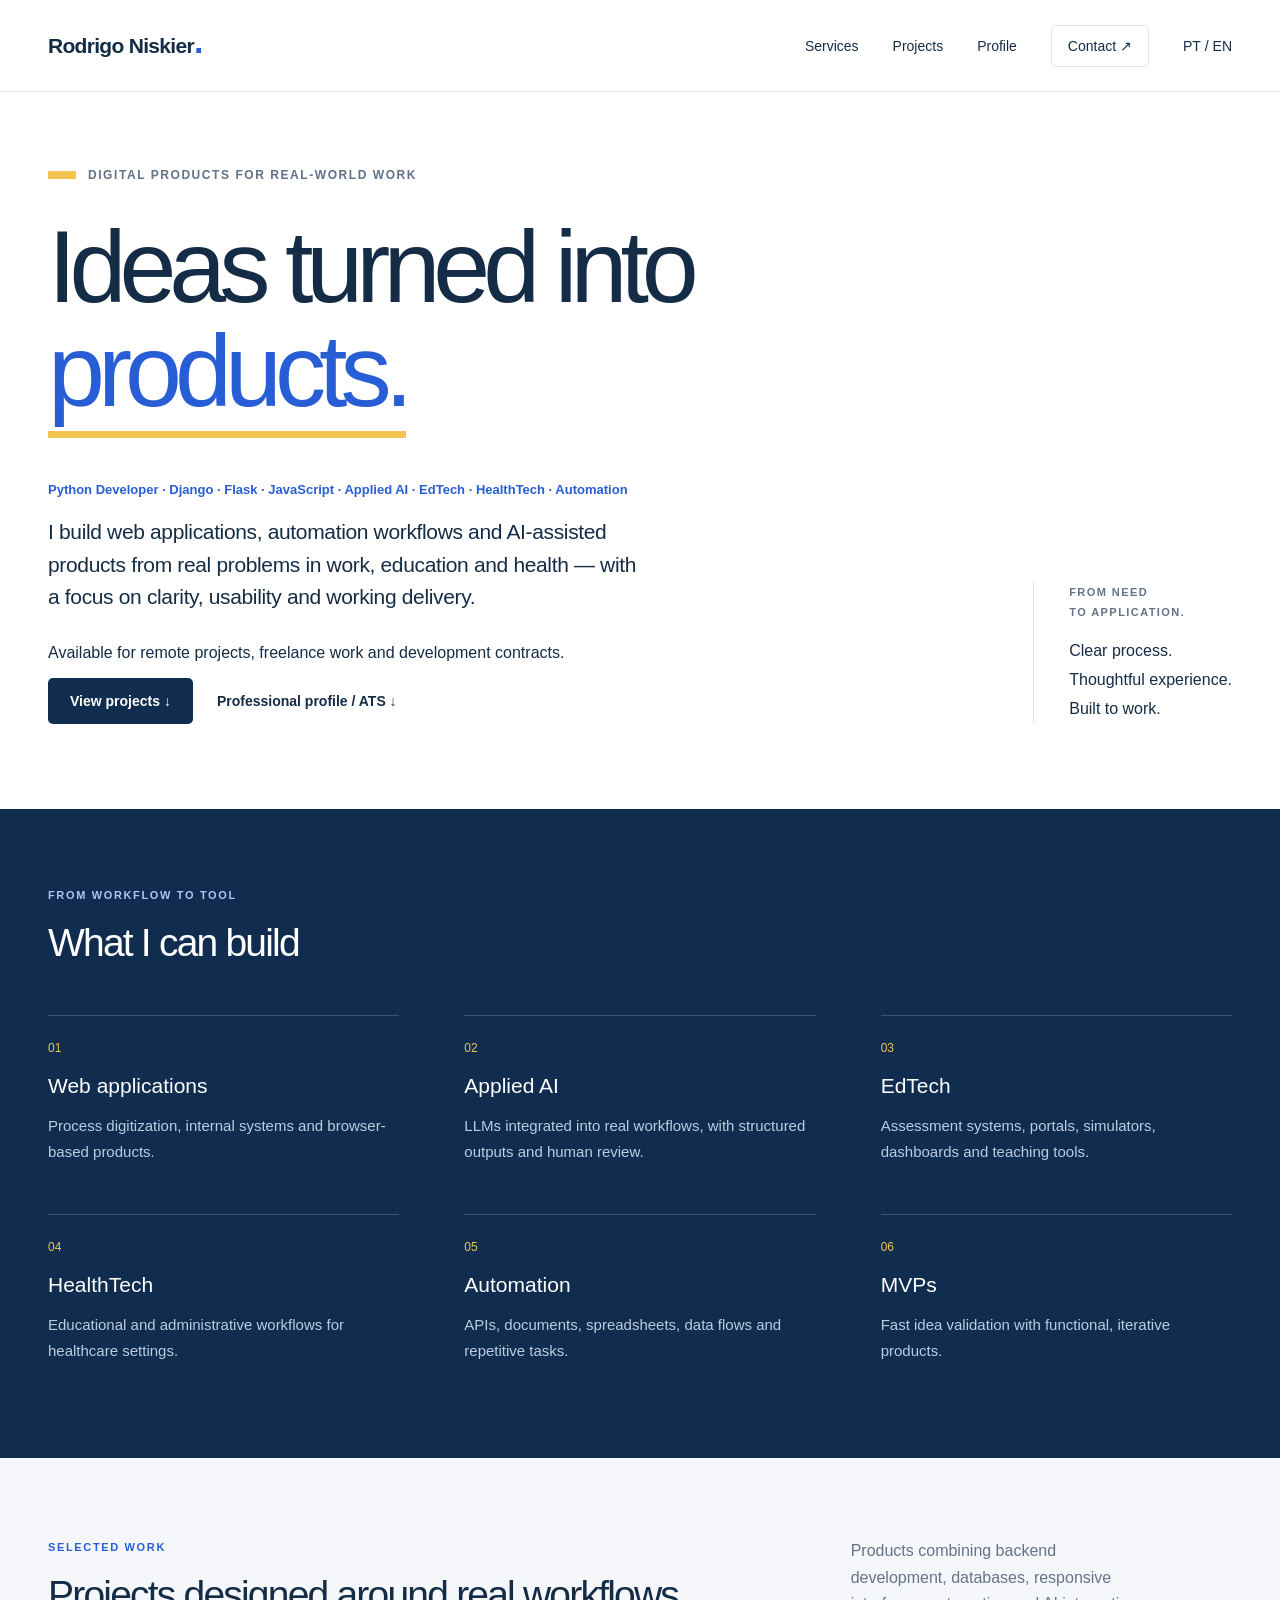
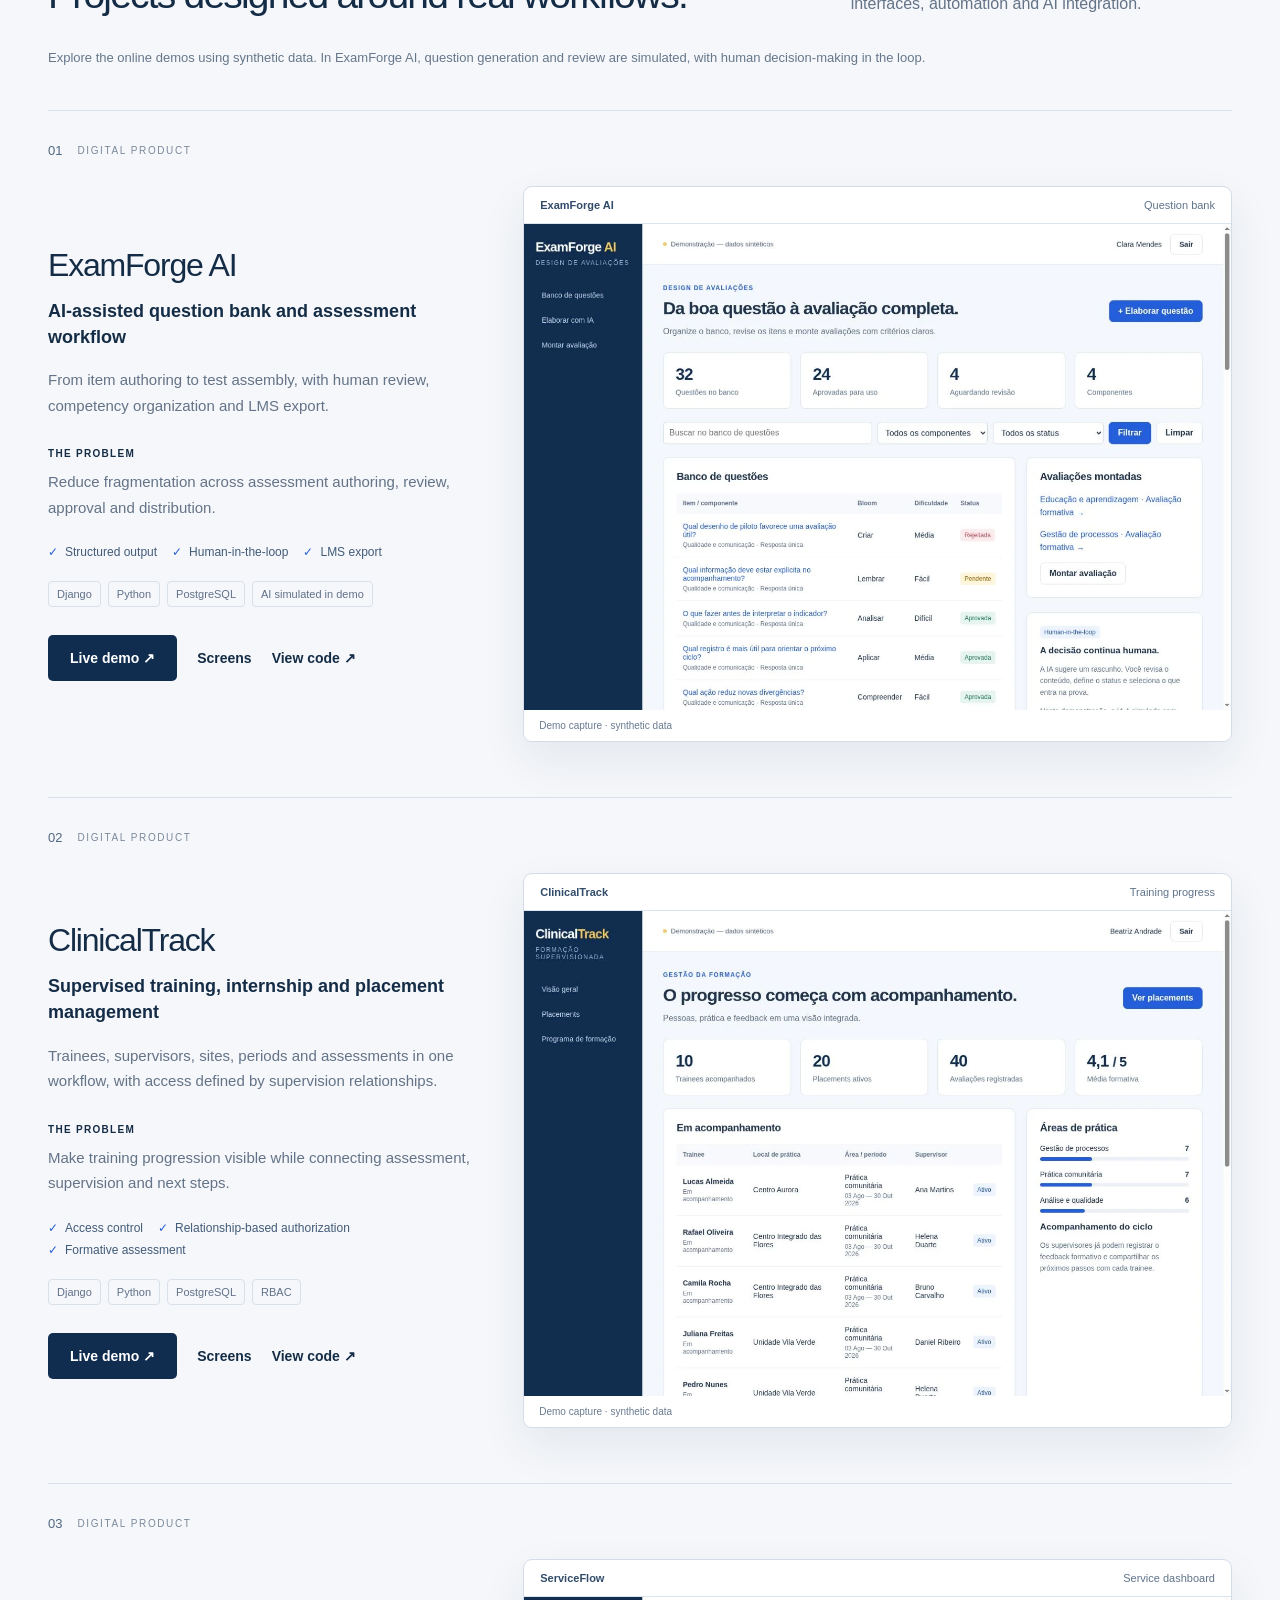
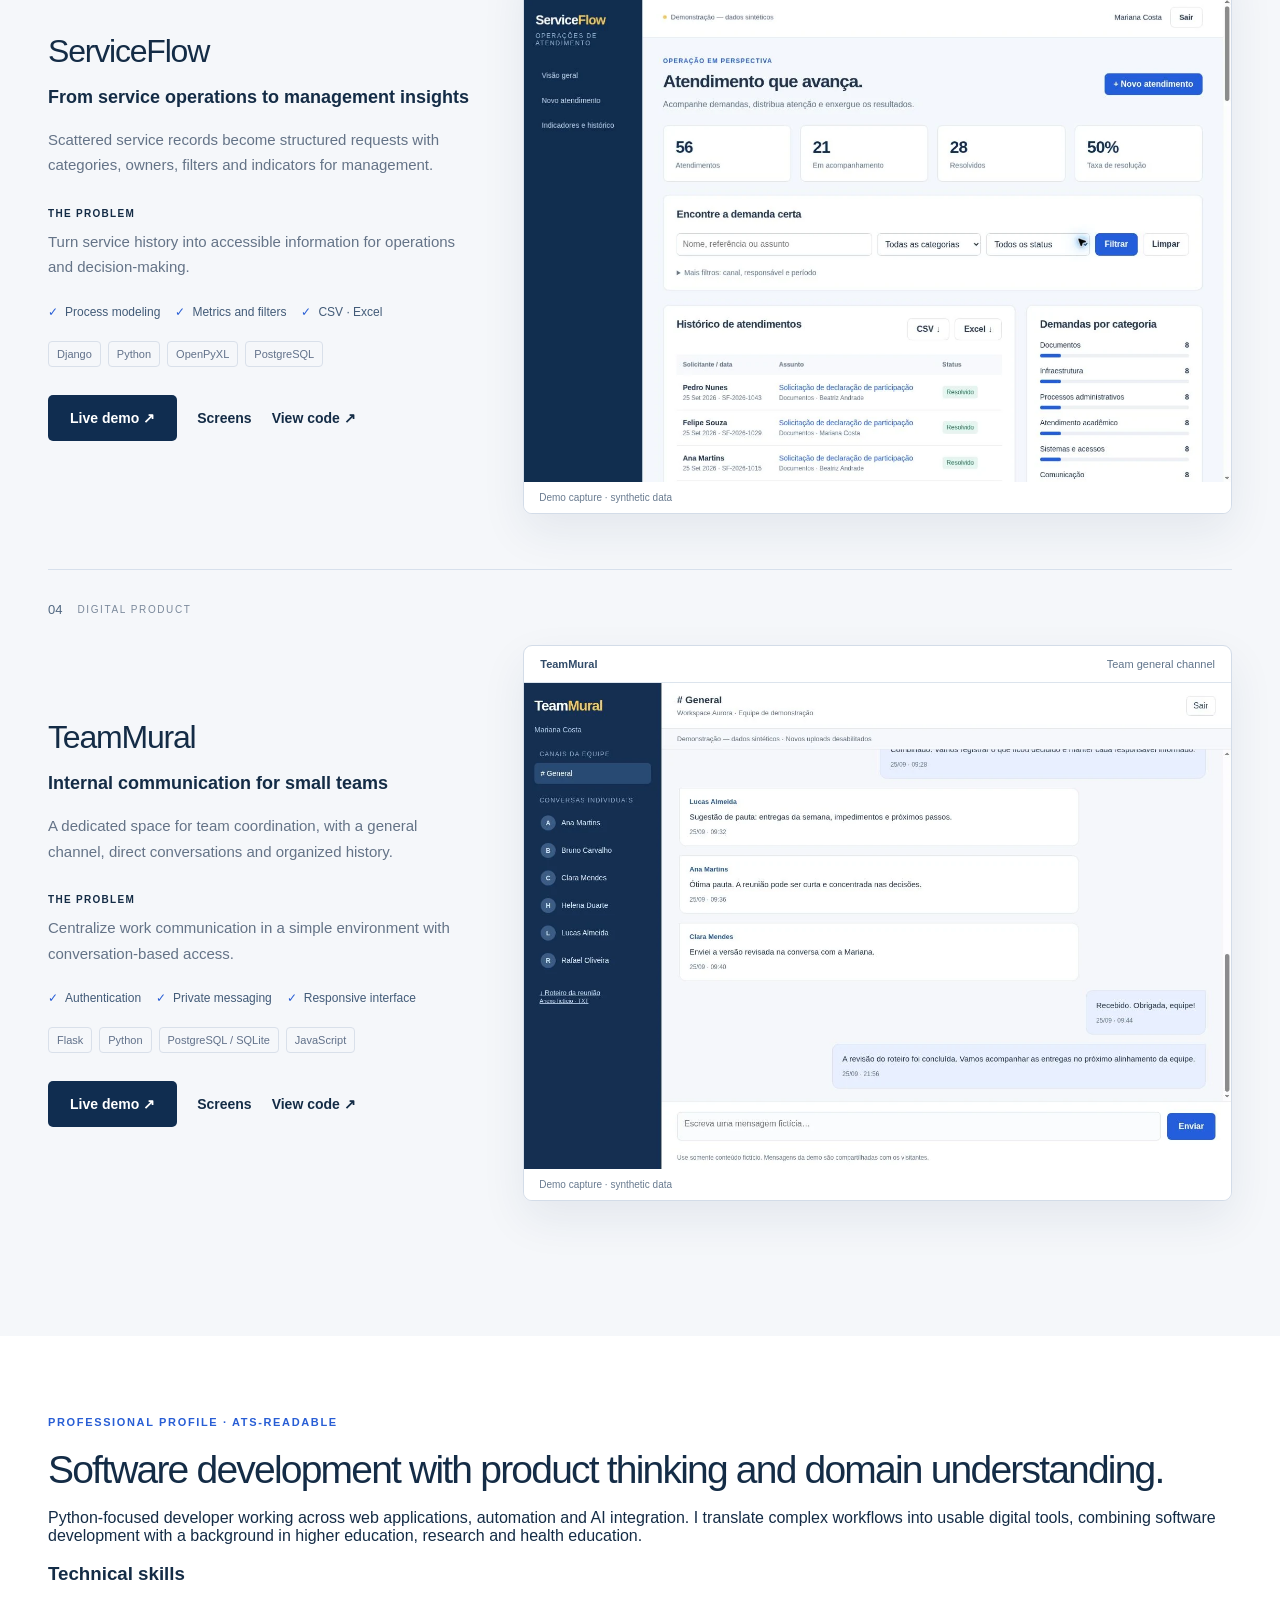
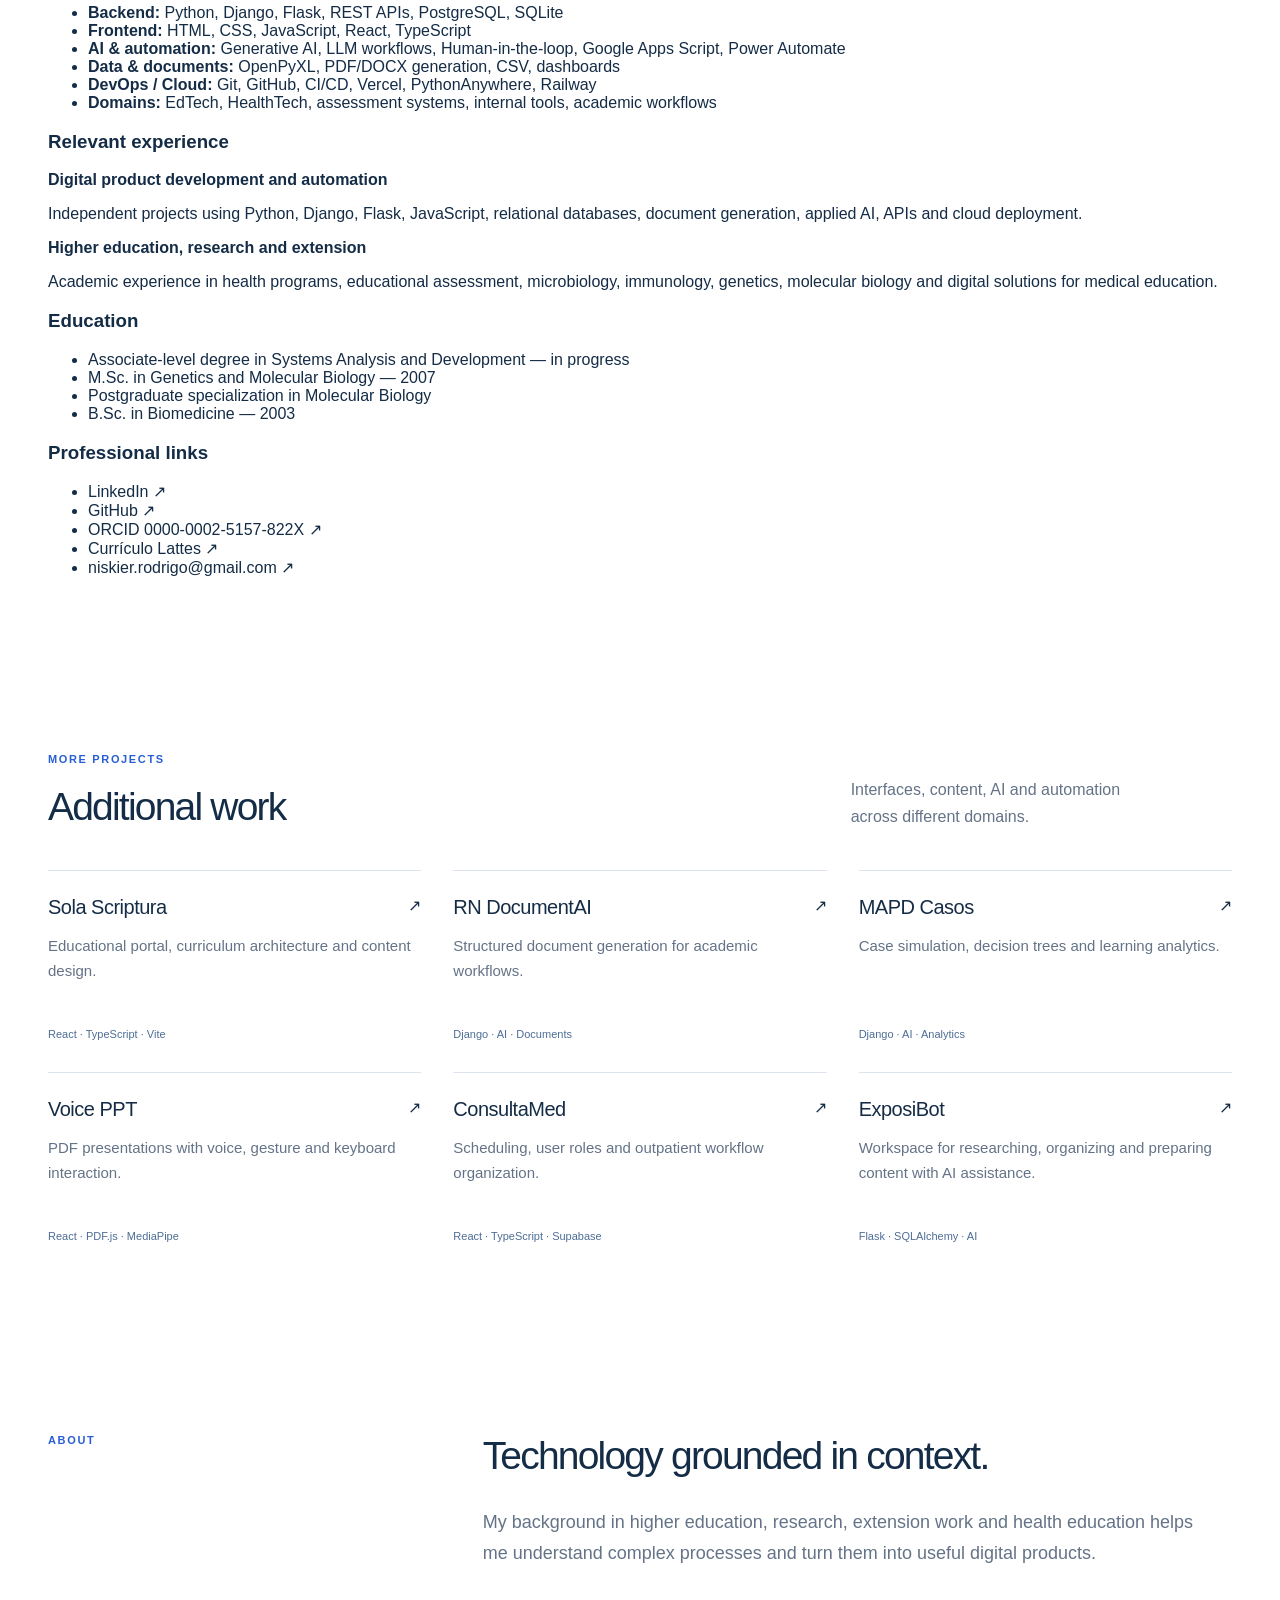
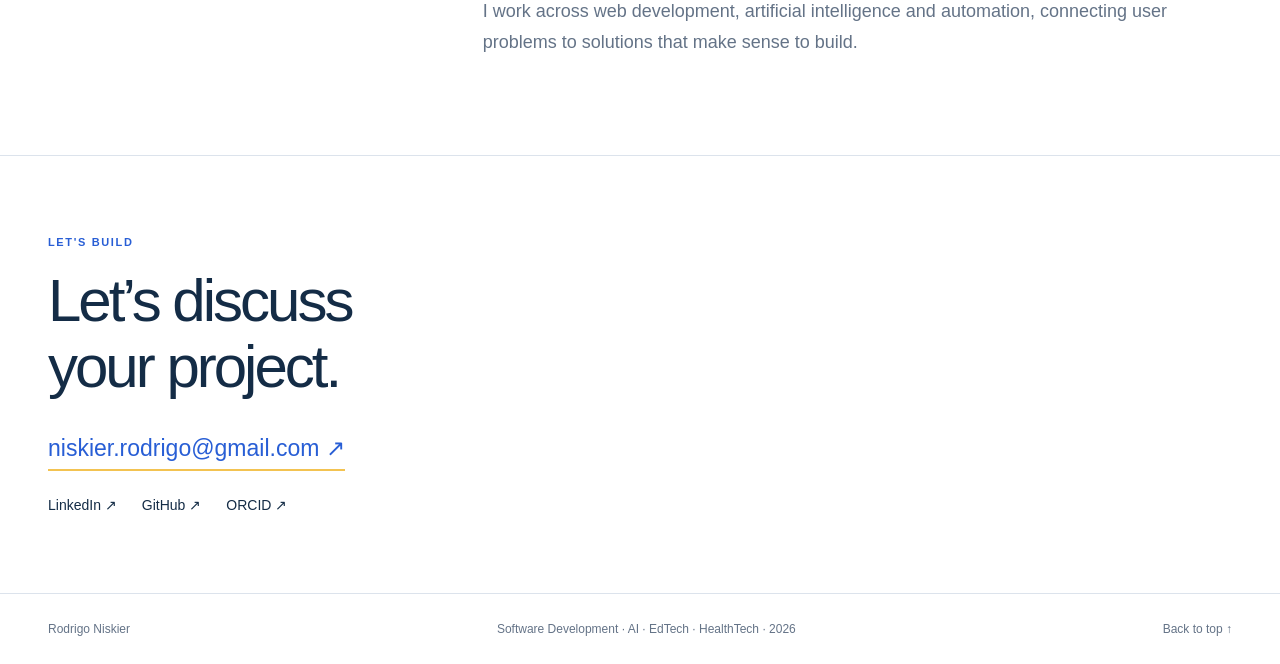
==== en.html @ fdd4e2fe "feat: add static English portfolio" ====
<!doctype html>
<html lang="en">
<head>
  <meta charset="utf-8">
  <meta name="viewport" content="width=device-width,initial-scale=1">
  <title>Rodrigo Niskier | Python Developer · AI · EdTech · HealthTech</title>
  <meta name="description" content="Python developer focused on web applications, applied AI, automation, EdTech and HealthTech. Portfolio featuring Django, Flask, JavaScript, React, PostgreSQL, APIs and document-generation projects.">
  <meta name="keywords" content="Python, Django, Flask, JavaScript, React, TypeScript, PostgreSQL, APIs, AI, Generative AI, Automation, EdTech, HealthTech, GitHub, Vercel, OpenPyXL, Google Apps Script">
  <meta name="author" content="Rodrigo Niskier">
  <meta property="og:title" content="Rodrigo Niskier | Python Developer and Digital Products">
  <meta property="og:description" content="Web applications, AI and automation for real-world education, health and workplace problems.">
  <meta property="og:type" content="website">
  <meta property="og:locale" content="en_US">
  <meta property="og:locale:alternate" content="pt_BR">
  <meta property="og:url" content="https://rn-dev-portfolio-orcin.vercel.app/en.html">
  <meta property="og:image" content="https://rn-dev-portfolio-orcin.vercel.app/screens/examforgeai-bank.webp">
  <meta property="og:image:alt" content="ExamForge AI question bank demonstration">
  <meta name="twitter:card" content="summary_large_image">
  <link rel="canonical" href="https://rn-dev-portfolio-orcin.vercel.app/en.html">
  <link rel="alternate" hreflang="pt-BR" href="https://rn-dev-portfolio-orcin.vercel.app/">
  <link rel="alternate" hreflang="en" href="https://rn-dev-portfolio-orcin.vercel.app/en.html">
  <link rel="alternate" hreflang="x-default" href="https://rn-dev-portfolio-orcin.vercel.app/">
  <meta name="theme-color" content="#102d50">
  <link rel="icon" href="favicon.svg">
  <link rel="stylesheet" href="style.css">
  <script type="application/ld+json">
  {
    "@context":"https://schema.org",
    "@type":"Person",
    "name":"Rodrigo Niskier",
    "url":"https://rn-dev-portfolio-orcin.vercel.app/en.html",
    "email":"mailto:niskier.rodrigo@gmail.com",
    "jobTitle":"Python Developer and Digital Product Developer",
    "sameAs":[
      "https://www.linkedin.com/in/rodrigo-niskier-200549156/",
      "https://github.com/rodrigoniskier",
      "https://orcid.org/0000-0002-5157-822X",
      "http://lattes.cnpq.br/7870682050323416"
    ],
    "knowsAbout":[
      "Python","Django","Flask","JavaScript","React","TypeScript","PostgreSQL",
      "REST APIs","Generative AI","Automation","EdTech","HealthTech","OpenPyXL",
      "Google Apps Script","Git","GitHub","Vercel","PythonAnywhere","Railway"
    ]
  }
  </script>
</head>
<body>
  <a class="skip" href="#perfil">Skip to professional profile</a>

  <header class="site-header">
    <a class="identity" href="en.html">Rodrigo Niskier<span class="identity-dot">.</span></a>
    <nav aria-label="Main navigation">
      <a class="nav-secondary" href="#servicos">Services</a>
      <a class="nav-secondary" href="#projetos">Projects</a>
      <a class="nav-secondary" href="#perfil">Profile</a>
      <a class="nav-contact" href="#contato">Contact ↗</a>
      <span class="language-switch" aria-label="Select language">
        <a href="/" lang="pt-BR" >PT</a>
        <span aria-hidden="true">/</span>
        <a href="/en.html" lang="en" aria-current="page">EN</a>
      </span>
    </nav>
  </header>

  <main>
    <section class="hero">
      <div class="hero-kicker"><span></span> DIGITAL PRODUCTS FOR REAL-WORLD WORK</div>
      <h1>Ideas turned into<br><em>products.</em></h1>
      <div class="hero-bottom">
        <div>
          <p class="hero-role">Python Developer · Django · Flask · JavaScript · Applied AI · EdTech · HealthTech · Automation</p>
          <p class="hero-description">I build web applications, automation workflows and AI-assisted products from real problems in work, education and health — with a focus on clarity, usability and working delivery.</p>
          <p class="availability">Available for remote projects, freelance work and development contracts.</p>
          <div class="hero-actions">
            <a class="primary" href="#projetos">View projects ↓</a>
            <a class="text-link" href="#perfil">Professional profile / ATS ↓</a>
          </div>
        </div>
        <div class="hero-note">
          <span>FROM NEED<br>TO APPLICATION.</span>
          <p>Clear process.<br>Thoughtful experience.<br>Built to work.</p>
        </div>
      </div>
    </section>

    <section class="services section" id="servicos">
      <span class="eyebrow">FROM WORKFLOW TO TOOL</span>
      <h2>What I can build</h2>
      <div class="service-grid">
        <article><span>01</span><h3>Web applications</h3><p>Process digitization, internal systems and browser-based products.</p></article>
        <article><span>02</span><h3>Applied AI</h3><p>LLMs integrated into real workflows, with structured outputs and human review.</p></article>
        <article><span>03</span><h3>EdTech</h3><p>Assessment systems, portals, simulators, dashboards and teaching tools.</p></article>
        <article><span>04</span><h3>HealthTech</h3><p>Educational and administrative workflows for healthcare settings.</p></article>
        <article><span>05</span><h3>Automation</h3><p>APIs, documents, spreadsheets, data flows and repetitive tasks.</p></article>
        <article><span>06</span><h3>MVPs</h3><p>Fast idea validation with functional, iterative products.</p></article>
      </div>
    </section>

    <section class="selected section" id="projetos">
      <div class="section-heading">
        <div>
          <span class="eyebrow">SELECTED WORK</span>
          <h2>Projects designed around real workflows.</h2>
        </div>
        <p>Products combining backend development, databases, responsive interfaces, automation and AI integration.</p>
      </div>
      <p class="preview-notice">Explore the online demos using synthetic data. In ExamForge AI, question generation and review are simulated, with human decision-making in the loop.</p>

      <article class="case" id="examforge">
        <div class="case-number">01 <span>DIGITAL PRODUCT</span></div>
        <div class="case-layout">
          <div class="case-copy">
            <h3>ExamForge AI</h3>
            <p class="case-tag">AI-assisted question bank and assessment workflow</p>
            <p>From item authoring to test assembly, with human review, competency organization and LMS export.</p>
            <div class="problem"><span>THE PROBLEM</span><p>Reduce fragmentation across assessment authoring, review, approval and distribution.</p></div>
            <ul class="skills"><li>Structured output</li><li>Human-in-the-loop</li><li>LMS export</li></ul>
            <div class="tags"><span>Django</span><span>Python</span><span>PostgreSQL</span><span>AI simulated in demo</span></div>
            <div class="case-actions">
              <a class="primary" href="https://rn-examforge-demo.vercel.app" target="_blank" rel="noopener">Live demo ↗</a>
              <button class="text-link open-gallery" data-project="examforge" aria-label="View ExamForge AI screens">Screens</button>
              <a class="text-link" href="https://github.com/rodrigoniskier/ExamForgeAI" target="_blank" rel="noopener">View code ↗</a>
            </div>
          </div>
          <div class="screen-shell">
            <div class="screen-chrome"><span>ExamForge AI</span><span>Question bank</span></div>
            <div class="screen-window"><img src="screens/examforgeai-bank.webp" alt="ExamForge AI: question bank with synthetic data" width="1348" height="926" loading="lazy" decoding="async"></div>
            <div class="screen-caption">Demo capture · synthetic data</div>
          </div>
        </div>
      </article>

      <article class="case" id="clinicaltrack">
        <div class="case-number">02 <span>DIGITAL PRODUCT</span></div>
        <div class="case-layout">
          <div class="case-copy">
            <h3>ClinicalTrack</h3>
            <p class="case-tag">Supervised training, internship and placement management</p>
            <p>Trainees, supervisors, sites, periods and assessments in one workflow, with access defined by supervision relationships.</p>
            <div class="problem"><span>THE PROBLEM</span><p>Make training progression visible while connecting assessment, supervision and next steps.</p></div>
            <ul class="skills"><li>Access control</li><li>Relationship-based authorization</li><li>Formative assessment</li></ul>
            <div class="tags"><span>Django</span><span>Python</span><span>PostgreSQL</span><span>RBAC</span></div>
            <div class="case-actions">
              <a class="primary" href="https://rn-clinicaltrack-demo.vercel.app" target="_blank" rel="noopener">Live demo ↗</a>
              <button class="text-link open-gallery" data-project="clinicaltrack" aria-label="View ClinicalTrack screens">Screens</button>
              <a class="text-link" href="https://github.com/rodrigoniskier/ClinicalTrack" target="_blank" rel="noopener">View code ↗</a>
            </div>
          </div>
          <div class="screen-shell">
            <div class="screen-chrome"><span>ClinicalTrack</span><span>Training progress</span></div>
            <div class="screen-window"><img src="screens/clinicaltrack-dashboard.webp" alt="ClinicalTrack: training progress with synthetic data" width="1348" height="926" loading="lazy" decoding="async"></div>
            <div class="screen-caption">Demo capture · synthetic data</div>
          </div>
        </div>
      </article>

      <article class="case" id="serviceflow">
        <div class="case-number">03 <span>DIGITAL PRODUCT</span></div>
        <div class="case-layout">
          <div class="case-copy">
            <h3>ServiceFlow</h3>
            <p class="case-tag">From service operations to management insights</p>
            <p>Scattered service records become structured requests with categories, owners, filters and indicators for management.</p>
            <div class="problem"><span>THE PROBLEM</span><p>Turn service history into accessible information for operations and decision-making.</p></div>
            <ul class="skills"><li>Process modeling</li><li>Metrics and filters</li><li>CSV · Excel</li></ul>
            <div class="tags"><span>Django</span><span>Python</span><span>OpenPyXL</span><span>PostgreSQL</span></div>
            <div class="case-actions">
              <a class="primary" href="https://rn-serviceflow-demo.vercel.app" target="_blank" rel="noopener">Live demo ↗</a>
              <button class="text-link open-gallery" data-project="serviceflow" aria-label="View ServiceFlow screens">Screens</button>
              <a class="text-link" href="https://github.com/rodrigoniskier/ServiceFlow" target="_blank" rel="noopener">View code ↗</a>
            </div>
          </div>
          <div class="screen-shell">
            <div class="screen-chrome"><span>ServiceFlow</span><span>Service dashboard</span></div>
            <div class="screen-window"><img src="screens/serviceflow-dashboard.webp" alt="ServiceFlow: service dashboard with synthetic data" width="1348" height="926" loading="lazy" decoding="async"></div>
            <div class="screen-caption">Demo capture · synthetic data</div>
          </div>
        </div>
      </article>

      <article class="case" id="teammural">
        <div class="case-number">04 <span>DIGITAL PRODUCT</span></div>
        <div class="case-layout">
          <div class="case-copy">
            <h3>TeamMural</h3>
            <p class="case-tag">Internal communication for small teams</p>
            <p>A dedicated space for team coordination, with a general channel, direct conversations and organized history.</p>
            <div class="problem"><span>THE PROBLEM</span><p>Centralize work communication in a simple environment with conversation-based access.</p></div>
            <ul class="skills"><li>Authentication</li><li>Private messaging</li><li>Responsive interface</li></ul>
            <div class="tags"><span>Flask</span><span>Python</span><span>PostgreSQL / SQLite</span><span>JavaScript</span></div>
            <div class="case-actions">
              <a class="primary" href="https://rn-teammural-demo.vercel.app" target="_blank" rel="noopener">Live demo ↗</a>
              <button class="text-link open-gallery" data-project="teammural" aria-label="View TeamMural screens">Screens</button>
              <a class="text-link" href="https://github.com/rodrigoniskier/TeamMural" target="_blank" rel="noopener">View code ↗</a>
            </div>
          </div>
          <div class="screen-shell">
            <div class="screen-chrome"><span>TeamMural</span><span>Team general channel</span></div>
            <div class="screen-window"><img src="screens/teammural-general.webp" alt="TeamMural: general team channel with synthetic data" width="1363" height="936" loading="lazy" decoding="async"></div>
            <div class="screen-caption">Demo capture · synthetic data</div>
          </div>
        </div>
      </article>
    </section>

    <section class="profile section" id="perfil" aria-labelledby="profile-title">
      <span class="eyebrow">PROFESSIONAL PROFILE · ATS-READABLE</span>
      <div class="profile-intro">
        <h2 id="profile-title">Software development with product thinking and domain understanding.</h2>
        <p>Python-focused developer working across web applications, automation and AI integration. I translate complex workflows into usable digital tools, combining software development with a background in higher education, research and health education.</p>
      </div>

      <div class="profile-grid">
        <article class="profile-card">
          <h3>Technical skills</h3>
          <ul class="keyword-list">
            <li><strong>Backend:</strong> Python, Django, Flask, REST APIs, PostgreSQL, SQLite</li>
            <li><strong>Frontend:</strong> HTML, CSS, JavaScript, React, TypeScript</li>
            <li><strong>AI & automation:</strong> Generative AI, LLM workflows, Human-in-the-loop, Google Apps Script, Power Automate</li>
            <li><strong>Data & documents:</strong> OpenPyXL, PDF/DOCX generation, CSV, dashboards</li>
            <li><strong>DevOps / Cloud:</strong> Git, GitHub, CI/CD, Vercel, PythonAnywhere, Railway</li>
            <li><strong>Domains:</strong> EdTech, HealthTech, assessment systems, internal tools, academic workflows</li>
          </ul>
        </article>

        <article class="profile-card">
          <h3>Relevant experience</h3>
          <div class="profile-entry">
            <strong>Digital product development and automation</strong>
            <p>Independent projects using Python, Django, Flask, JavaScript, relational databases, document generation, applied AI, APIs and cloud deployment.</p>
          </div>
          <div class="profile-entry">
            <strong>Higher education, research and extension</strong>
            <p>Academic experience in health programs, educational assessment, microbiology, immunology, genetics, molecular biology and digital solutions for medical education.</p>
          </div>
        </article>

        <article class="profile-card">
          <h3>Education</h3>
          <ul class="keyword-list">
            <li>Associate-level degree in Systems Analysis and Development — in progress</li>
            <li>M.Sc. in Genetics and Molecular Biology — 2007</li>
            <li>Postgraduate specialization in Molecular Biology</li>
            <li>B.Sc. in Biomedicine — 2003</li>
          </ul>
        </article>

        <article class="profile-card">
          <h3>Professional links</h3>
          <ul class="credential-list">
            <li><a href="https://www.linkedin.com/in/rodrigo-niskier-200549156/" target="_blank" rel="noopener">LinkedIn ↗</a></li>
            <li><a href="https://github.com/rodrigoniskier" target="_blank" rel="noopener">GitHub ↗</a></li>
            <li><a href="https://orcid.org/0000-0002-5157-822X" target="_blank" rel="noopener">ORCID 0000-0002-5157-822X ↗</a></li>
            <li><a href="http://lattes.cnpq.br/7870682050323416" target="_blank" rel="noopener">Currículo Lattes ↗</a></li>
            <li><a href="mailto:niskier.rodrigo@gmail.com">niskier.rodrigo@gmail.com ↗</a></li>
          </ul>
        </article>
      </div>
    </section>

    <section class="other section" id="outros-projetos">
      <div class="section-heading">
        <div><span class="eyebrow">MORE PROJECTS</span><h2>Additional work</h2></div>
        <p>Interfaces, content, AI and automation across different domains.</p>
      </div>
      <div class="other-grid">
        <a class="other-project" href="https://github.com/rodrigoniskier/curso-teologia" target="_blank" rel="noopener"><div><h3>Sola Scriptura</h3><span aria-hidden="true">↗</span></div><p>Educational portal, curriculum architecture and content design.</p><small>React · TypeScript · Vite</small></a>
        <a class="other-project" href="https://github.com/rodrigoniskier/ai-documentos" target="_blank" rel="noopener"><div><h3>RN DocumentAI</h3><span aria-hidden="true">↗</span></div><p>Structured document generation for academic workflows.</p><small>Django · AI · Documents</small></a>
        <a class="other-project" href="https://github.com/rodrigoniskier/mapdcasos" target="_blank" rel="noopener"><div><h3>MAPD Casos</h3><span aria-hidden="true">↗</span></div><p>Case simulation, decision trees and learning analytics.</p><small>Django · AI · Analytics</small></a>
        <a class="other-project" href="https://github.com/rodrigoniskier/voice_ppt" target="_blank" rel="noopener"><div><h3>Voice PPT</h3><span aria-hidden="true">↗</span></div><p>PDF presentations with voice, gesture and keyboard interaction.</p><small>React · PDF.js · MediaPipe</small></a>
        <a class="other-project" href="https://github.com/rodrigoniskier/consultamed" target="_blank" rel="noopener"><div><h3>ConsultaMed</h3><span aria-hidden="true">↗</span></div><p>Scheduling, user roles and outpatient workflow organization.</p><small>React · TypeScript · Supabase</small></a>
        <a class="other-project" href="https://github.com/rodrigoniskier/appsermao" target="_blank" rel="noopener"><div><h3>ExposiBot</h3><span aria-hidden="true">↗</span></div><p>Workspace for researching, organizing and preparing content with AI assistance.</p><small>Flask · SQLAlchemy · AI</small></a>
      </div>
    </section>

    <section class="about section" id="sobre">
      <span class="eyebrow">ABOUT</span>
      <div>
        <h2>Technology grounded in context.</h2>
        <p>My background in higher education, research, extension work and health education helps me understand complex processes and turn them into useful digital products.</p>
        <p>I work across web development, artificial intelligence and automation, connecting user problems to solutions that make sense to build.</p>
      </div>
    </section>

    <section class="contact section" id="contato">
      <span class="eyebrow">LET'S BUILD</span>
      <h2>Let’s discuss<br>your project.</h2>
      <a class="email-link" href="mailto:niskier.rodrigo@gmail.com">niskier.rodrigo@gmail.com ↗</a>
      <div class="contact-links">
        <a href="https://www.linkedin.com/in/rodrigo-niskier-200549156/" target="_blank" rel="noopener">LinkedIn ↗</a>
        <a href="https://github.com/rodrigoniskier" target="_blank" rel="noopener">GitHub ↗</a>
        <a href="https://orcid.org/0000-0002-5157-822X" target="_blank" rel="noopener">ORCID ↗</a>
      </div>
    </section>
  </main>

  <footer>
    <span>Rodrigo Niskier</span>
    <span>Software Development · AI · EdTech · HealthTech · 2026</span>
    <a href="#">Back to top ↑</a>
  </footer>

  <dialog id="gallery" aria-labelledby="gallery-title">
    <header>
      <div><strong id="gallery-title"></strong><p>Online application captures · synthetic data</p></div>
      <button id="gallery-close" aria-label="Close gallery">✕</button>
    </header>
    <div class="gallery-tabs" role="group" aria-label="Choose a screen"></div>
    <div class="gallery-view"><img alt="Expanded project screenshot"></div>
  </dialog>

  <script src="script.js" defer></script>
</body>
</html>
---- style.css ----
:root{--navy:#102d50;--blue:#285ed5;--yellow:#f3c351;--ink:#142c46;--gray:#647387;--line:#dce3ec;font-family:Arial,Helvetica,sans-serif;color:var(--ink);background:#fff;font-size:16px}*{box-sizing:border-box}html{scroll-behavior:smooth;scroll-padding-top:85px}body{margin:0}a{color:inherit;text-decoration:none}button{font:inherit;cursor:pointer}a:focus-visible,button:focus-visible{outline:3px solid var(--yellow);outline-offset:5px}.skip{position:absolute;left:20px;top:-70px;background:var(--navy);color:white;padding:14px;z-index:99}.skip:focus{top:10px}.site-header{height:92px;display:flex;align-items:center;justify-content:space-between;max-width:1280px;margin:auto;padding:0 48px;border-bottom:1px solid var(--line)}.identity{font-size:21px;font-weight:700;letter-spacing:-.7px}.identity-dot{color:var(--blue);font-size:34px;line-height:0}.site-header nav{display:flex;gap:34px;align-items:center;font-size:14px}.nav-contact{border:1px solid var(--line);border-radius:5px;padding:12px 16px}.hero{max-width:1280px;margin:auto;padding:76px 48px 85px}.hero-kicker{display:flex;align-items:center;gap:12px;font-size:12px;font-weight:700;letter-spacing:.13em;color:#617187}.hero-kicker span{height:8px;width:28px;background:var(--yellow)}h1{font-size:clamp(64px,8vw,112px);font-weight:500;line-height:1.02;letter-spacing:-7px;margin:33px 0 40px}h1 em{font-style:normal;color:var(--blue);position:relative}h1 em:after{content:'';position:absolute;left:0;right:0;bottom:-10px;height:7px;background:var(--yellow)}.hero-bottom{display:grid;grid-template-columns:2fr 1fr;gap:60px}.hero-role{font-size:13px;color:var(--blue);line-height:1.7;font-weight:600;margin:15px 0}.hero-description{font-size:21px;line-height:1.55;max-width:600px;letter-spacing:-.35px;margin:15px 0 30px}.hero-actions,.case-actions{display:flex;gap:24px;align-items:center;flex-wrap:wrap}.primary{display:inline-flex;gap:20px;justify-content:space-between;align-items:center;color:white;background:var(--navy);padding:15px 22px;border:0;border-radius:5px;font-size:14px;font-weight:600}.primary:hover{background:var(--blue)}.text-link{font-size:14px;font-weight:600;padding:12px 0}.text-link:hover{text-decoration:underline}.hero-note{border-left:1px solid var(--line);padding-left:35px;justify-self:end;align-self:end}.hero-note span{font-size:11px;font-weight:700;letter-spacing:.13em;color:var(--gray);line-height:1.6}.hero-note p{font-size:16px;line-height:1.8;margin-bottom:0}.section{padding:80px 48px;max-width:1280px;margin:auto}.selected{background:#f5f7fa;max-width:none;padding-left:max(48px,calc((100vw - 1184px)/2));padding-right:max(48px,calc((100vw - 1184px)/2))}.section-heading{display:grid;grid-template-columns:2fr 1fr;gap:40px;align-items:end;margin-bottom:30px}.eyebrow{display:block;font-size:11px;letter-spacing:.15em;font-weight:700;color:var(--blue);margin-bottom:20px}h2{font-size:39px;letter-spacing:-1.8px;line-height:1.15;font-weight:500;margin:0}.section-heading>p{font-size:16px;line-height:1.65;color:var(--gray);max-width:300px;margin:0}.preview-notice{font-size:13px;color:#66778b;line-height:1.6;margin-bottom:42px}.case{border-top:1px solid #d7e0ec;padding:32px 0 55px}.case-number{font-size:13px;color:#506780;display:flex;align-items:center;gap:15px;margin-bottom:28px}.case-number span{font-size:10px;letter-spacing:.16em;color:#7b899b}.case-layout{display:grid;grid-template-columns:.9fr 1.5fr;gap:50px;align-items:center}.case h3{font-size:32px;letter-spacing:-1.2px;font-weight:500;margin:0 0 14px}.case-tag{font-size:18px;line-height:1.45;font-weight:600;margin:0 0 17px}.case-copy>p:not(.case-tag),.problem p{font-size:15px;line-height:1.7;color:var(--gray)}.problem{margin:25px 0}.problem span{font-size:10px;letter-spacing:.13em;font-weight:700}.problem p{margin:8px 0}.skills{padding:0;list-style:none;display:flex;flex-wrap:wrap;gap:8px 15px;font-size:12px;color:#425b78}.skills li:before{content:'✓';margin-right:7px;color:var(--blue)}.tags{display:flex;gap:7px;flex-wrap:wrap;margin:22px 0 28px}.tags span{padding:6px 8px;font-size:11px;color:#61718a;border:1px solid #d9e0ea;border-radius:4px}.screen-shell{background:white;border:1px solid #d3dce8;border-radius:9px;box-shadow:0 18px 45px #1b385514;overflow:hidden;min-width:0}.screen-chrome{display:flex;justify-content:space-between;padding:12px 16px;border-bottom:1px solid #dce4ed;font-size:11px;color:#60748b}.screen-chrome span:first-child{font-weight:700;color:#314b69}.screen-window{aspect-ratio:1365/890;position:relative;overflow:hidden;background:#f4f7fb}.screen-window img,.gallery-view img{display:block;width:100%;height:auto}.screen-window{aspect-ratio:1363/936}.case-actions{gap:14px 20px}.case-actions .text-link{border:0;background:transparent;color:var(--ink)}.screen-caption{padding:10px 15px;font-size:10px;color:#697b90;background:white}.other-grid{display:grid;grid-template-columns:repeat(3,1fr);gap:0 32px;margin-top:40px}.other-project{padding:25px 0 30px;border-top:1px solid var(--line)}.other-project>div{display:flex;justify-content:space-between;gap:20px}.other-project h3{margin:0;font-size:20px;font-weight:500;letter-spacing:-.5px}.other-project p{font-size:15px;line-height:1.65;color:var(--gray);min-height:75px}.other-project small{font-size:11px;color:#4d6d96}.other-project:hover h3{color:var(--blue)}.services{background:var(--navy);color:white;max-width:none;padding-left:max(48px,calc((100vw - 1184px)/2));padding-right:max(48px,calc((100vw - 1184px)/2))}.services .eyebrow{color:#adc7ee}.service-grid{display:grid;grid-template-columns:repeat(3,1fr);gap:35px 65px;margin-top:50px}.service-grid article{border-top:1px solid #3a5576;padding-top:22px}.service-grid article>span{color:var(--yellow);font-size:12px}.service-grid h3{font-size:21px;font-weight:500;margin:18px 0 10px}.service-grid p{font-size:15px;line-height:1.7;color:#bdcce0}.about{display:grid;grid-template-columns:1fr 2fr;gap:60px;border-bottom:1px solid var(--line)}.about p{font-size:18px;line-height:1.7;color:var(--gray);max-width:730px;margin-top:28px}.contact h2{font-size:60px;letter-spacing:-3px;line-height:1.1;margin-bottom:35px}.email-link{font-size:23px;color:var(--blue);border-bottom:2px solid var(--yellow);padding-bottom:8px}.contact-links{display:flex;gap:25px;margin-top:35px;font-size:14px}footer{max-width:1280px;margin:auto;border-top:1px solid var(--line);padding:28px 48px;display:flex;justify-content:space-between;gap:15px;font-size:12px;color:var(--gray)}dialog{width:min(1250px,96vw);padding:0;border:1px solid var(--line);border-radius:9px;color:var(--ink);max-height:94vh}dialog::backdrop{background:#081d36ba}dialog header{padding:18px 24px;display:flex;align-items:center;justify-content:space-between}dialog header strong{font-size:21px}dialog header p{font-size:12px;color:var(--gray);margin:6px 0 0}dialog button{border:1px solid var(--line);background:white;border-radius:5px;padding:10px 15px;color:var(--ink)}.gallery-tabs{display:flex;gap:10px;padding:0 24px 18px}.gallery-tabs [aria-pressed=true]{background:var(--navy);color:white}.gallery-view{width:100%;max-height:75vh;overflow:auto;border-top:1px solid var(--line)}.gallery-tabs{flex-wrap:wrap}
@media(max-width:1000px){.case-layout{gap:28px;grid-template-columns:1fr 1.2fr}.section{padding:65px 30px}.selected,.services{padding-left:30px;padding-right:30px}.site-header,.hero{padding-left:30px;padding-right:30px}.case h3{font-size:28px}.case-tag{font-size:16px}.other-grid{gap:0 24px}.service-grid{gap:30px}.hero-note{padding-left:25px}.hero-description{font-size:19px}h1{letter-spacing:-5px}}
@media(max-width:700px){.site-header{height:78px;padding:0 20px}.identity{font-size:18px}.site-header nav{gap:18px;font-size:13px}.site-header nav>a:nth-child(2){display:none}.nav-contact{border:0;padding:0}.hero{padding:50px 20px 60px}.hero-kicker{font-size:10px;letter-spacing:.07em}h1{font-size:70px;letter-spacing:-4px;margin:28px 0 35px}.hero-bottom{display:block}.hero-note{display:none}.hero-role{font-size:12px}.hero-description{font-size:19px}.section{padding:55px 20px}.section-heading{display:block}.section-heading>p{margin-top:20px;max-width:none}h2{font-size:32px;letter-spacing:-1.3px}.case-layout{display:flex;flex-direction:column-reverse;gap:28px}.case-copy,.screen-shell{width:100%}.case{padding-bottom:42px}.case h3{font-size:30px}.case-tag{font-size:18px}.other-grid{grid-template-columns:1fr 1fr;gap:0 22px}.other-project p{min-height:0;font-size:14px}.other-project h3{font-size:18px}.service-grid{grid-template-columns:1fr 1fr;gap:28px}.service-grid h3{font-size:19px}.about{display:block}.about p{font-size:17px}.contact h2{font-size:45px;letter-spacing:-2px}.email-link{font-size:19px}footer{padding:24px 20px;flex-wrap:wrap;line-height:1.6}.gallery-tabs{gap:6px;padding:0 12px 12px}.gallery-tabs button{font-size:12px;padding:8px}.gallery-view{max-height:70vh}.email-link{font-size:clamp(15px,4.5vw,19px);overflow-wrap:anywhere}h1{font-size:clamp(56px,15vw,70px)}.screen-caption{font-size:9px}}@media(prefers-reduced-motion:reduce){html{scroll-behavior:auto}}
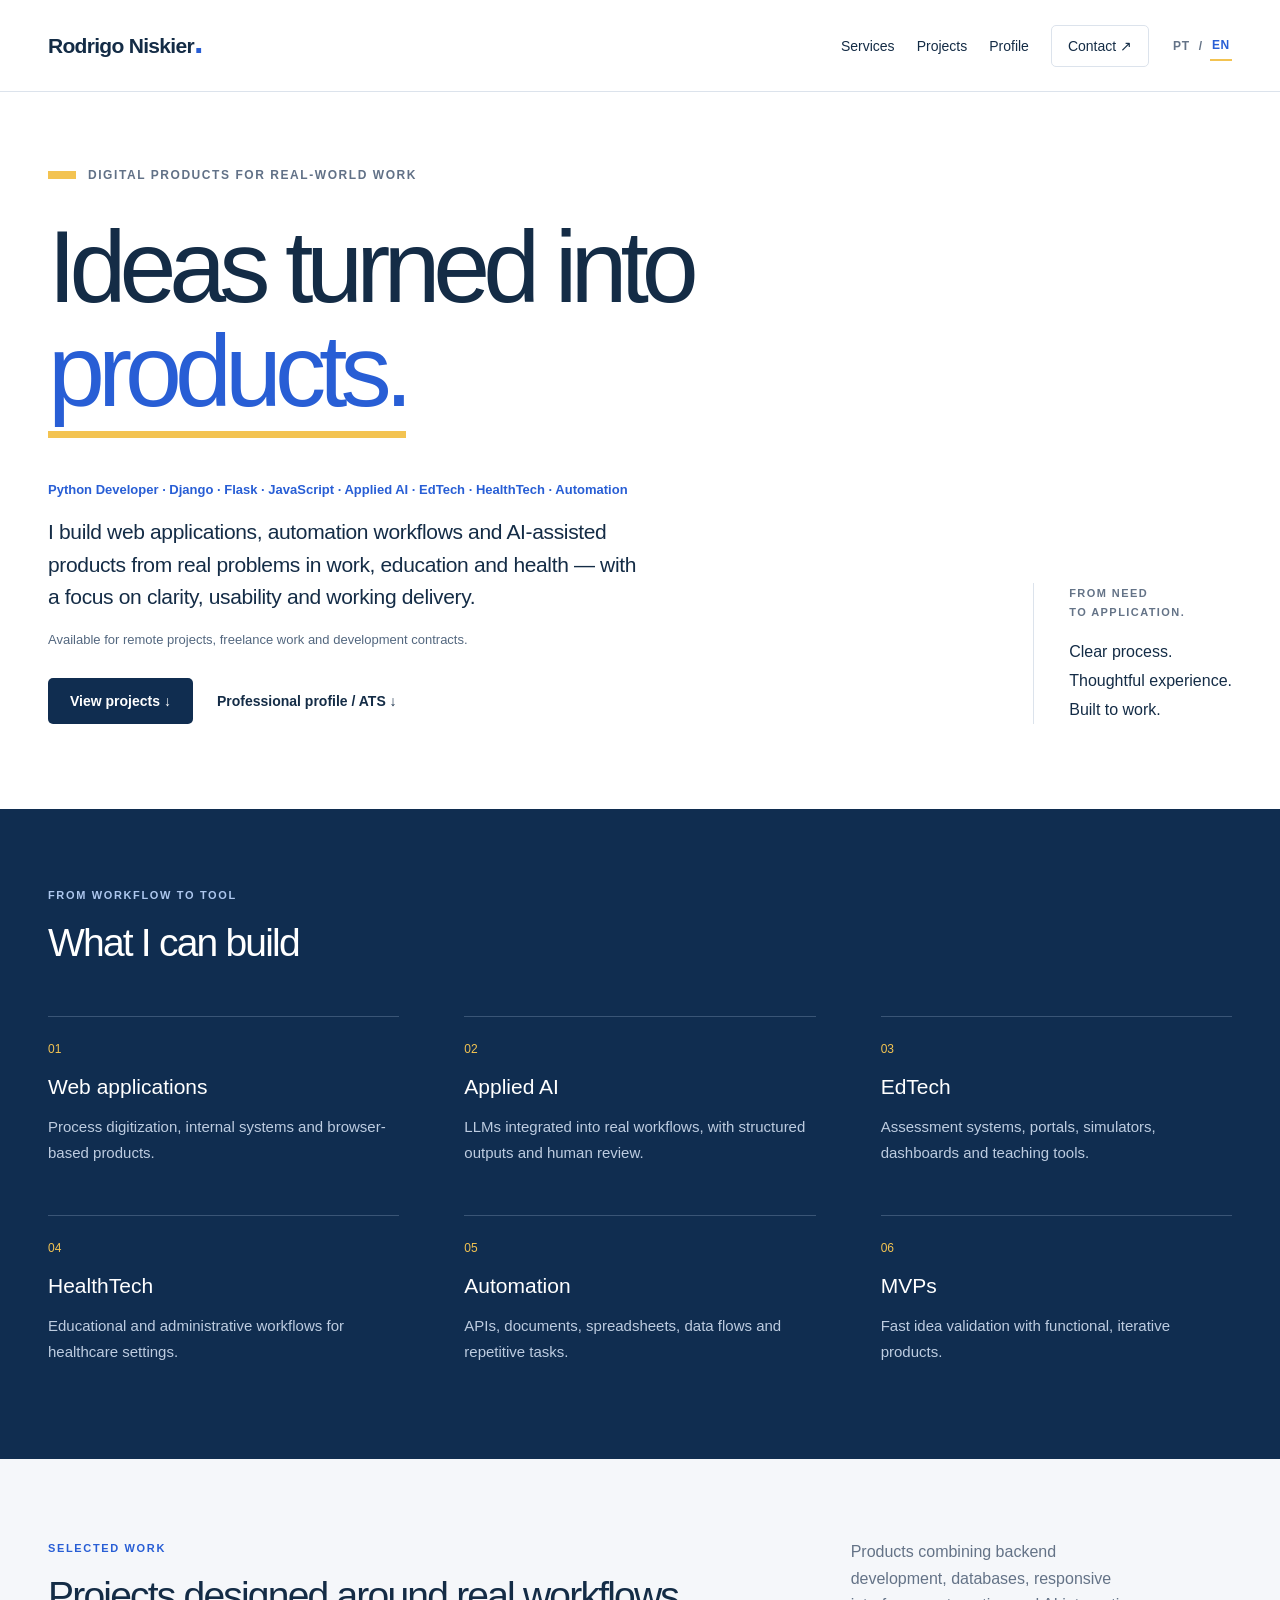
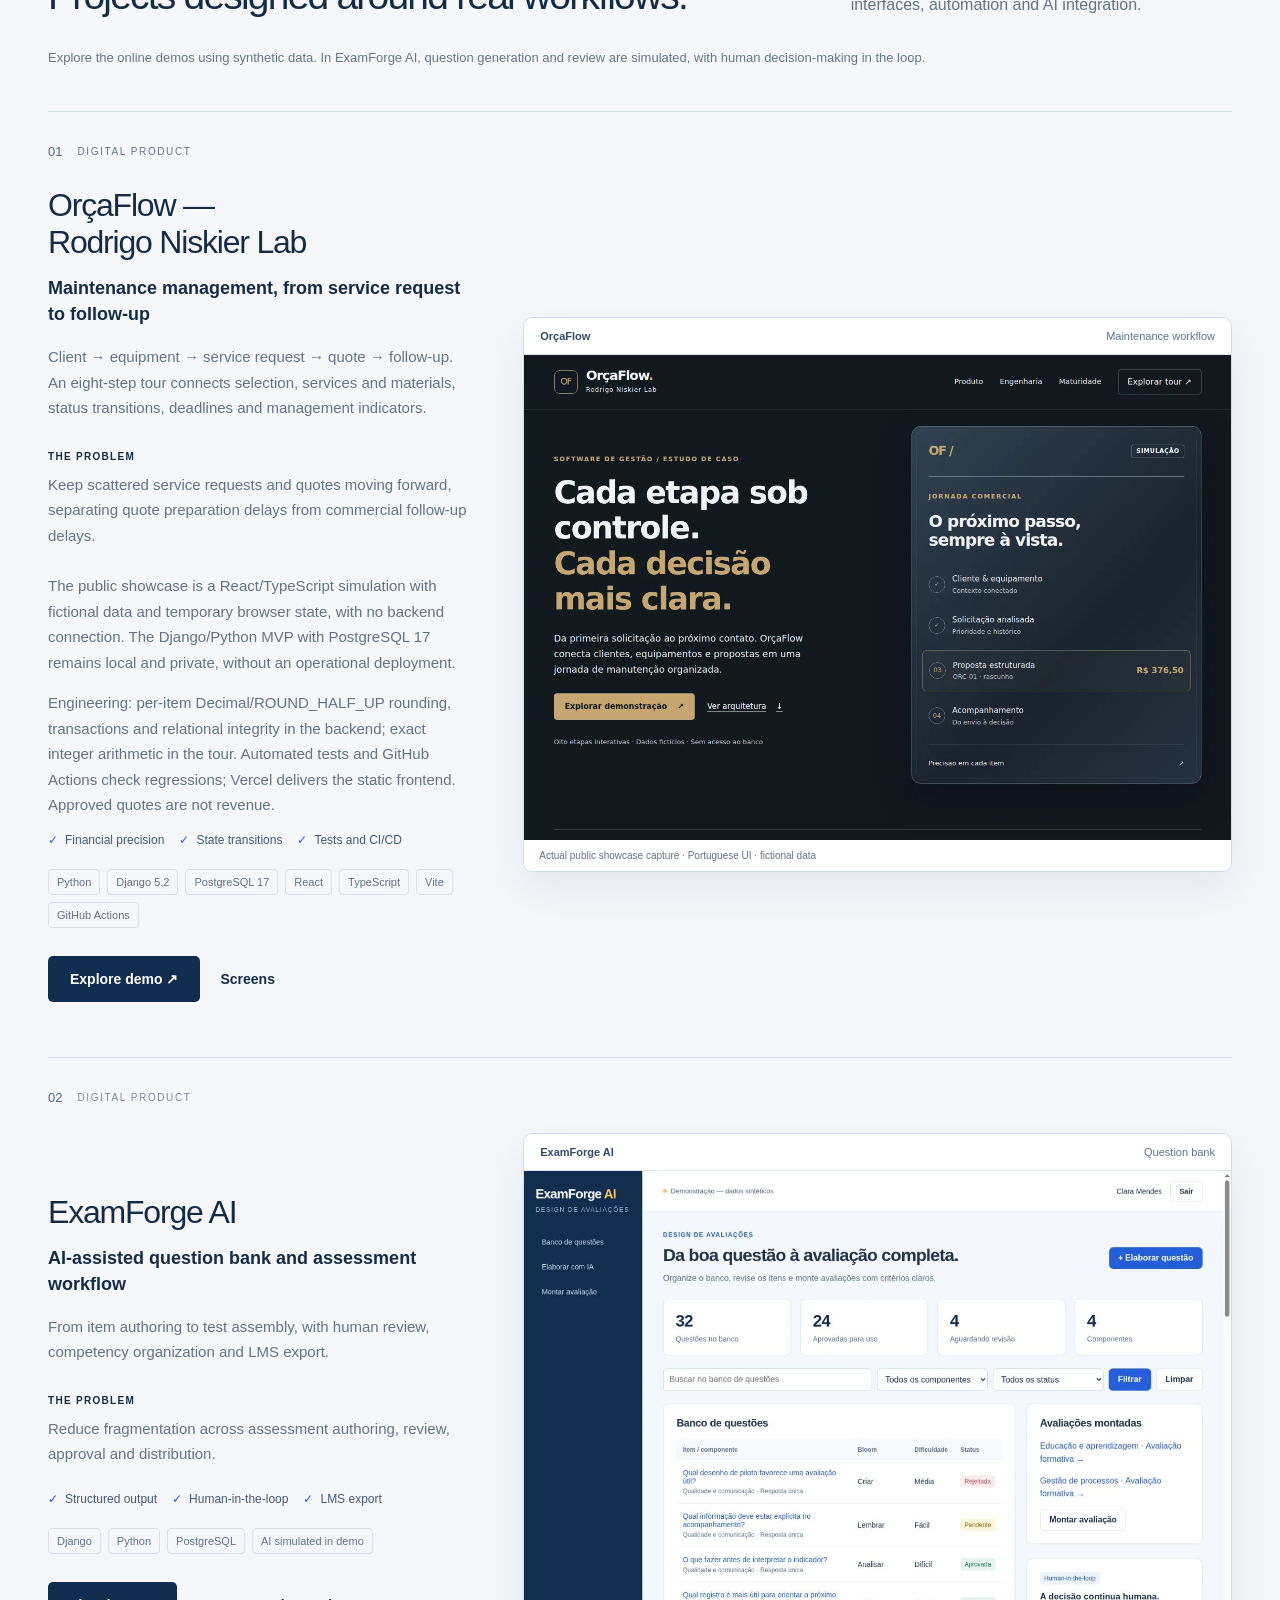
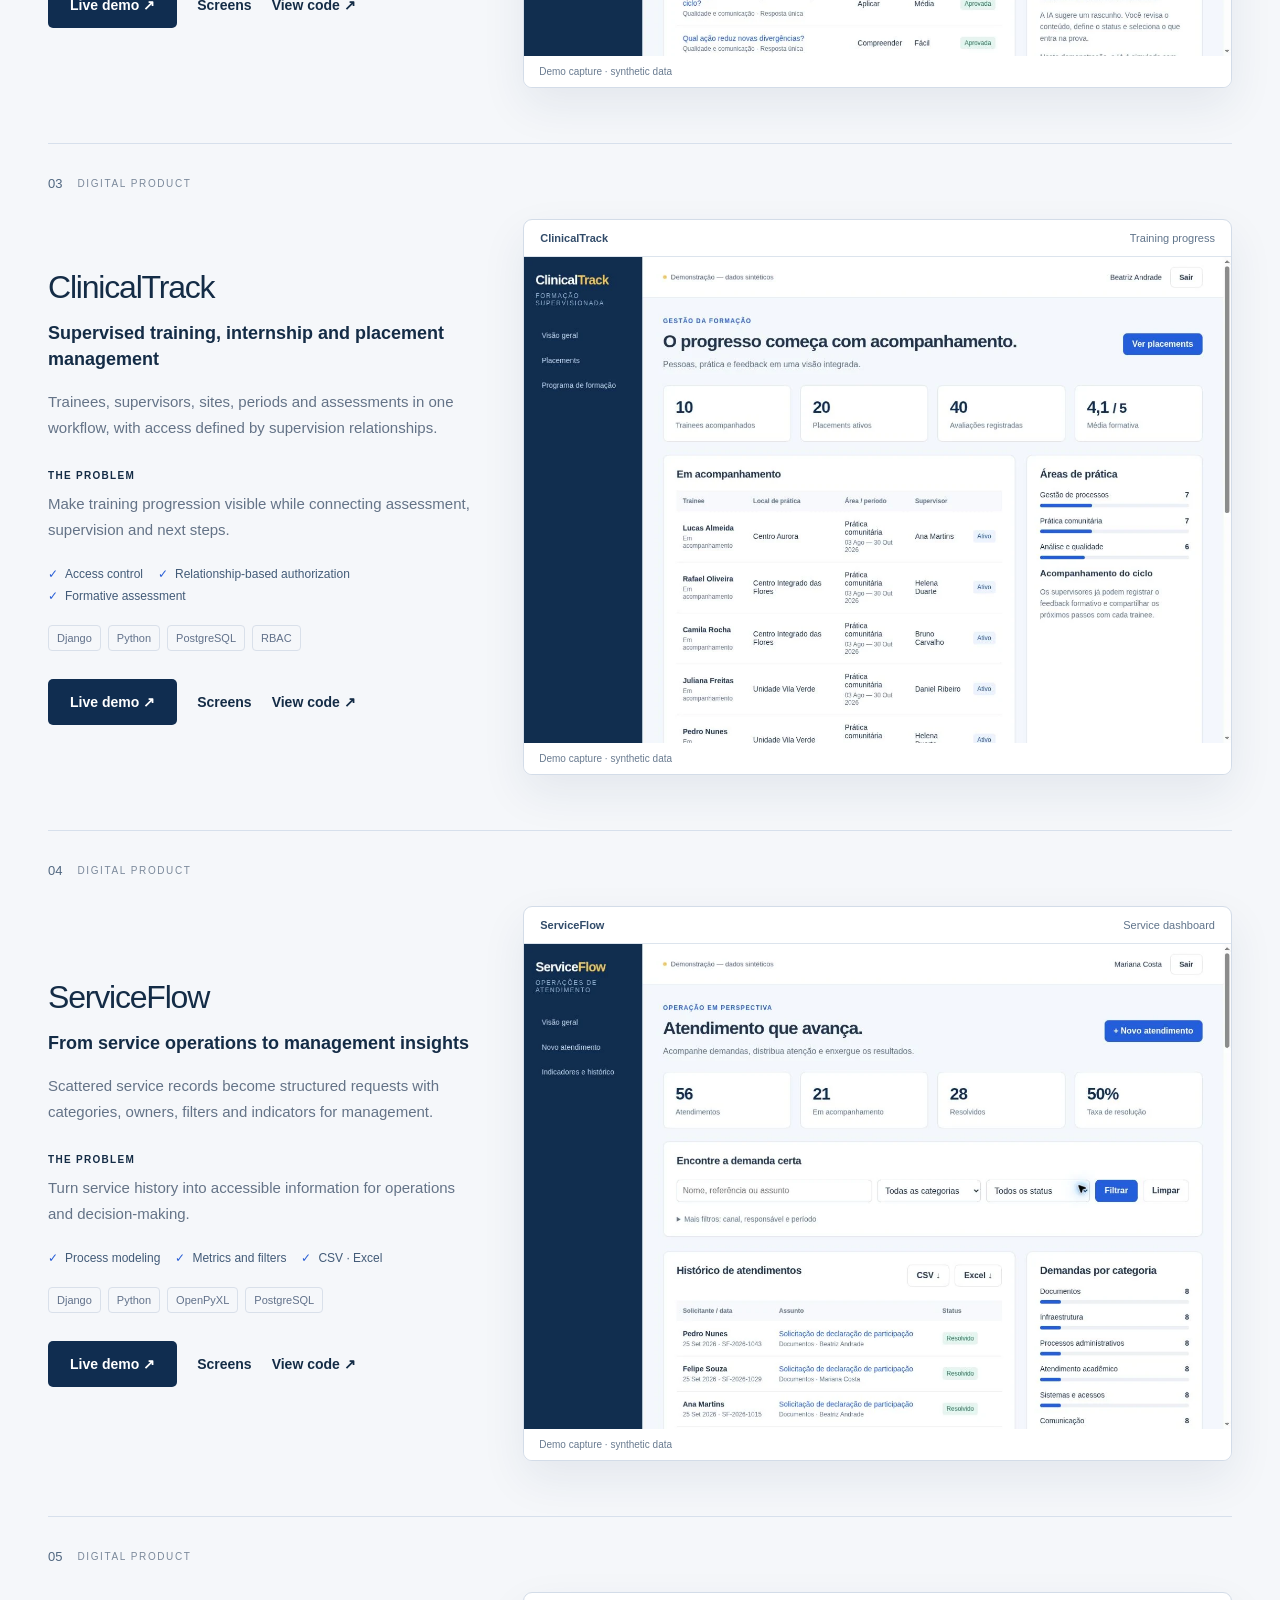
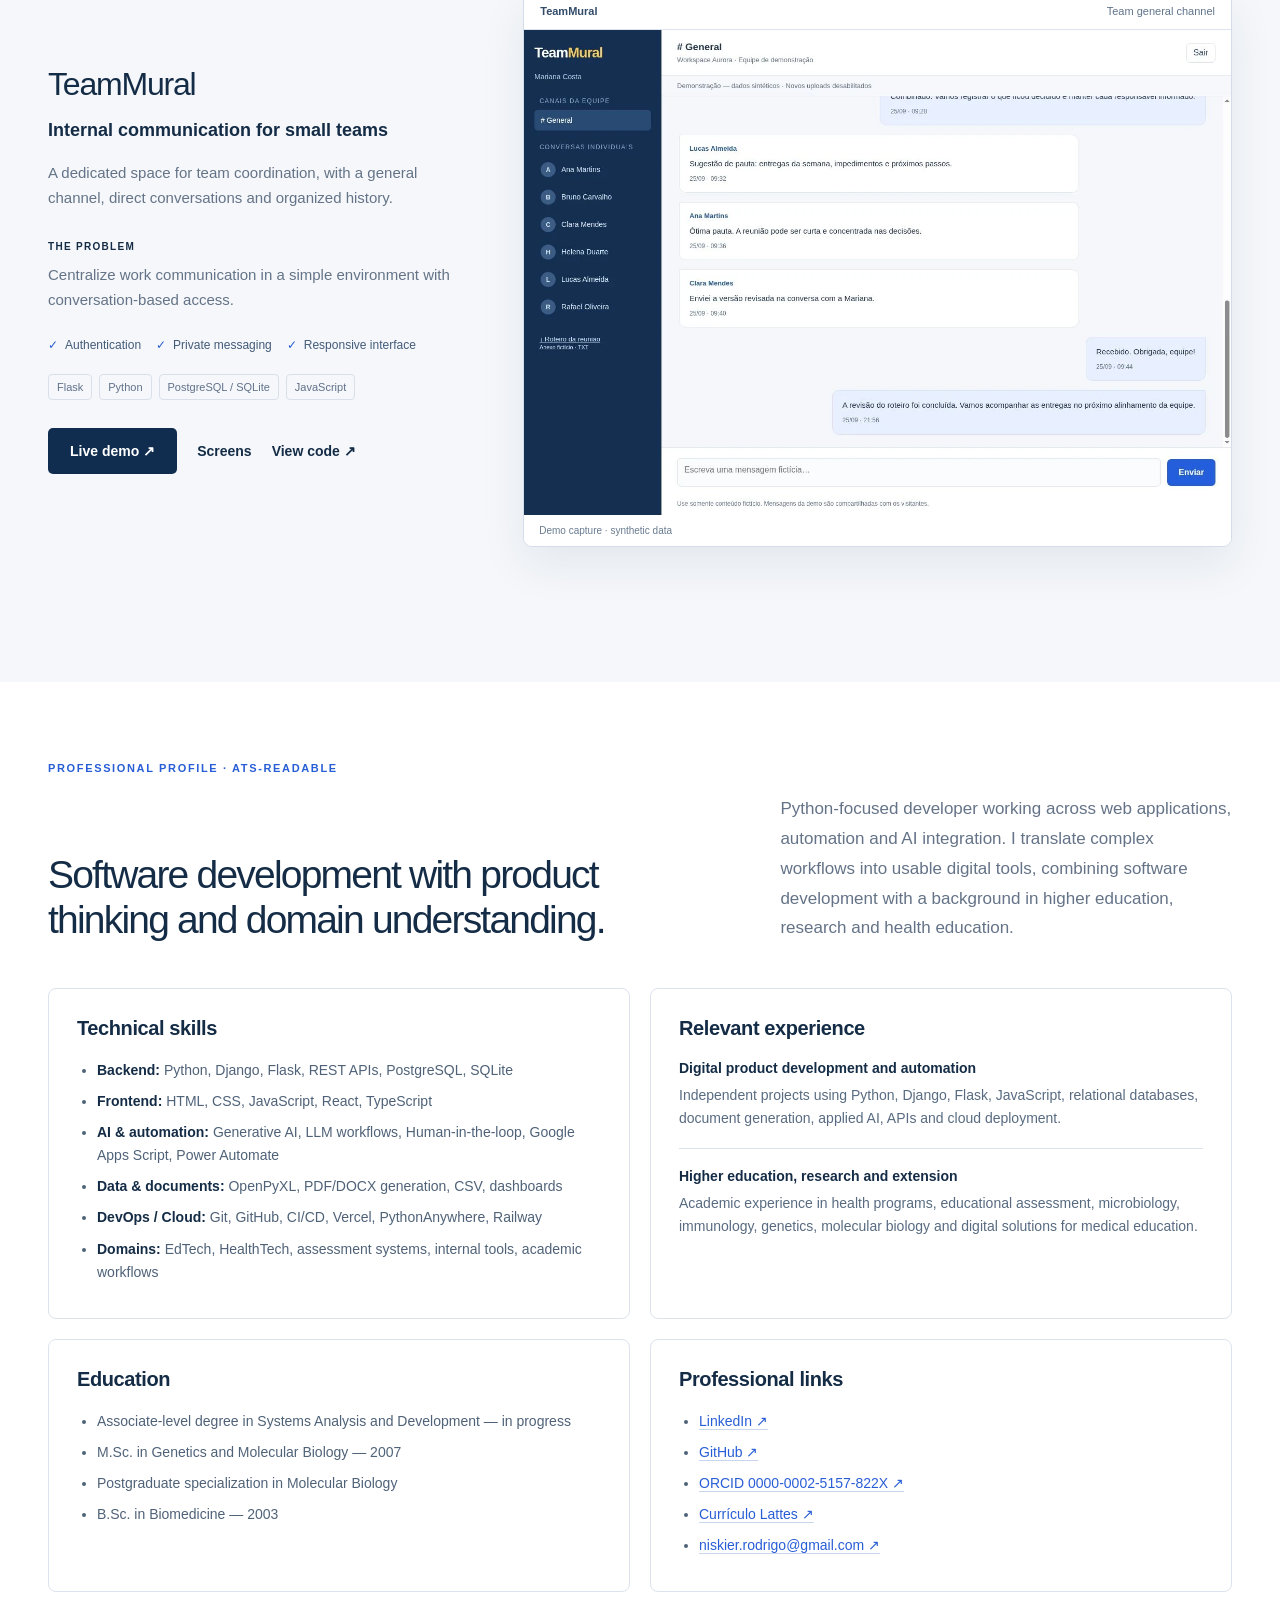
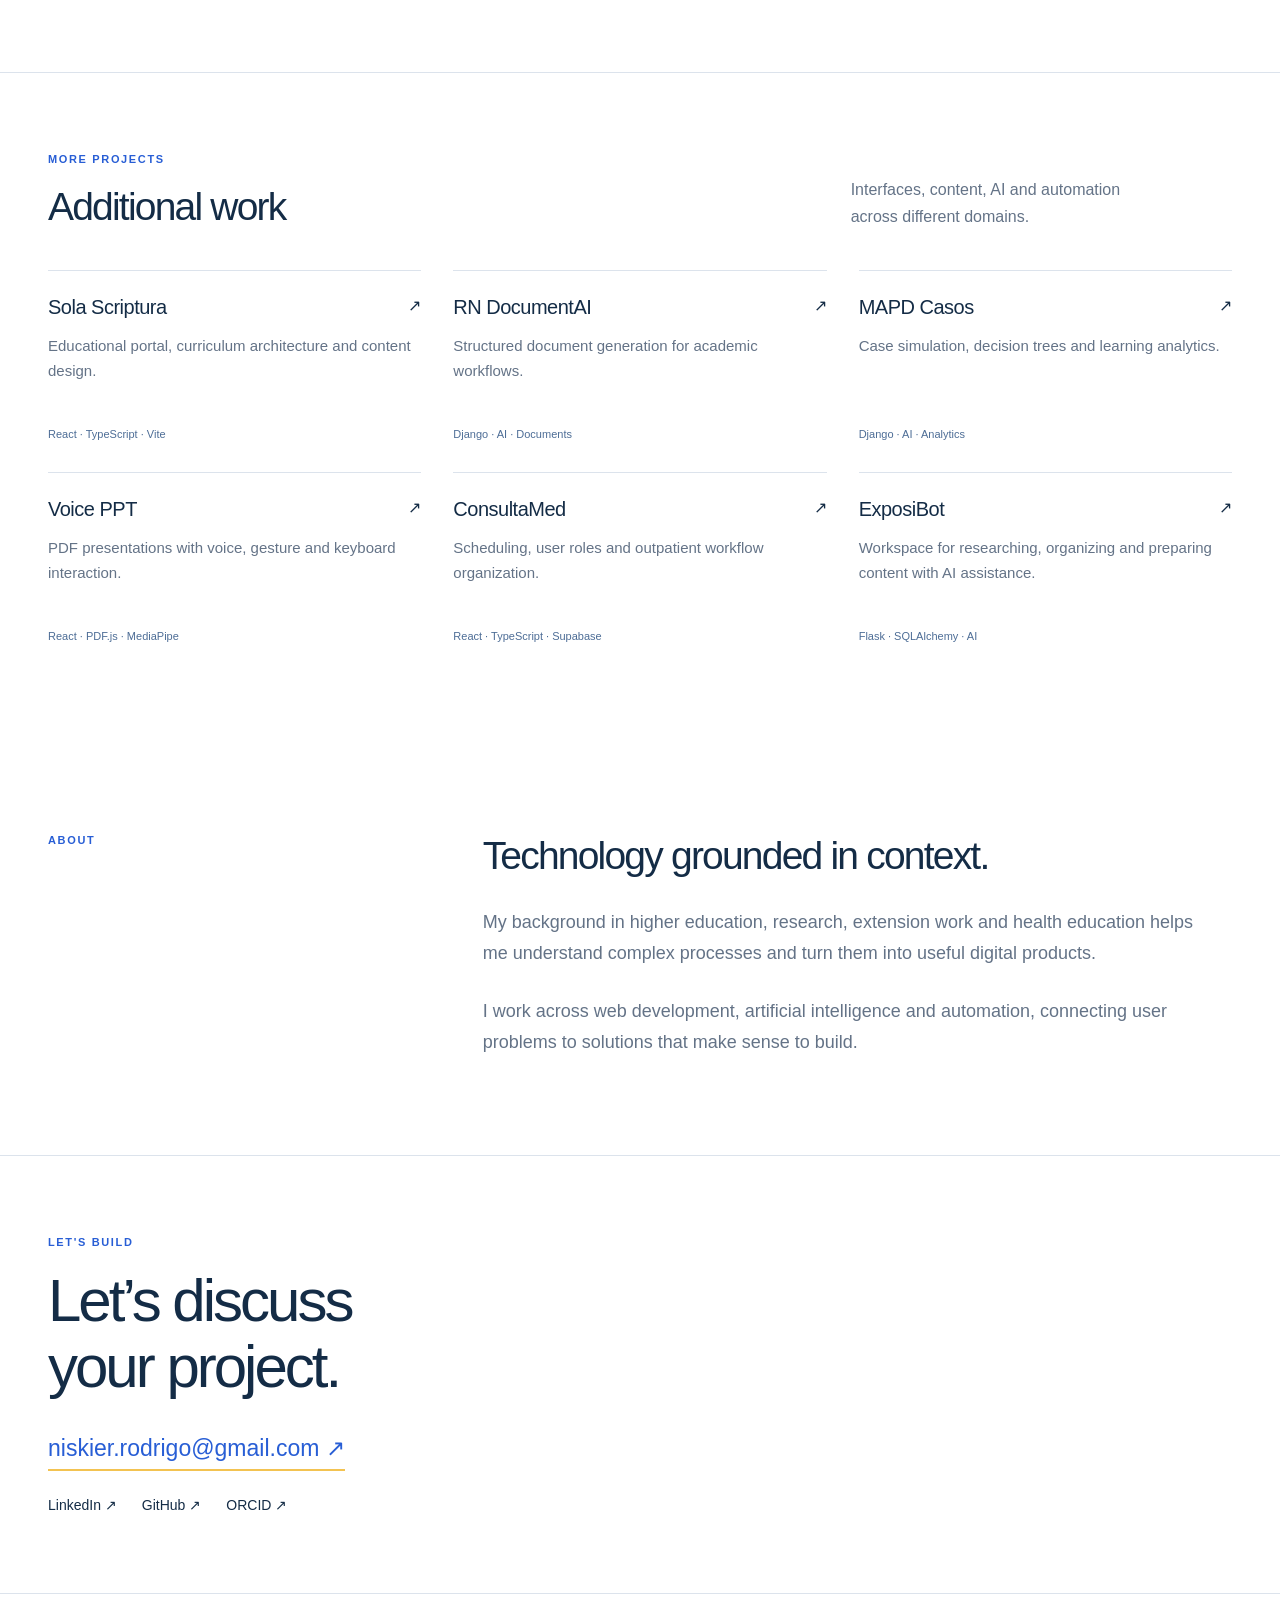
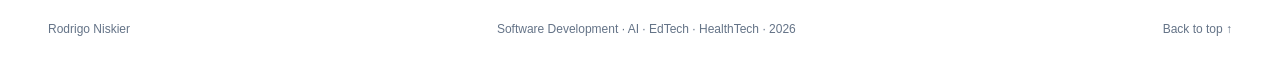
==== commit 850edba9: "feat: adicionar case bilíngue do OrçaFlow ao portfólio (#1)" ====
--- a/en.html
+++ b/en.html
@@ -107,8 +107,33 @@
       </div>
       <p class="preview-notice">Explore the online demos using synthetic data. In ExamForge AI, question generation and review are simulated, with human decision-making in the loop.</p>
 
+      <article class="case" id="orcaflow">
+        <div class="case-number">01 <span>DIGITAL PRODUCT</span></div>
+        <div class="case-layout">
+          <div class="case-copy">
+            <h3>OrçaFlow —<br>Rodrigo Niskier Lab</h3>
+            <p class="case-tag">Maintenance management, from service request to follow-up</p>
+            <p>Client → equipment → service request → quote → follow-up. An eight-step tour connects selection, services and materials, status transitions, deadlines and management indicators.</p>
+            <div class="problem"><span>THE PROBLEM</span><p>Keep scattered service requests and quotes moving forward, separating quote preparation delays from commercial follow-up delays.</p></div>
+            <p>The public showcase is a React/TypeScript simulation with fictional data and temporary browser state, with no backend connection. The Django/Python MVP with PostgreSQL 17 remains local and private, without an operational deployment.</p>
+            <p>Engineering: per-item Decimal/ROUND_HALF_UP rounding, transactions and relational integrity in the backend; exact integer arithmetic in the tour. Automated tests and GitHub Actions check regressions; Vercel delivers the static frontend. Approved quotes are not revenue.</p>
+            <ul class="skills"><li>Financial precision</li><li>State transitions</li><li>Tests and CI/CD</li></ul>
+            <div class="tags"><span>Python</span><span>Django 5.2</span><span>PostgreSQL 17</span><span>React</span><span>TypeScript</span><span>Vite</span><span>GitHub Actions</span></div>
+            <div class="case-actions">
+              <a class="primary" href="https://orcaflow-demo.vercel.app/" target="_blank" rel="noopener noreferrer">Explore demo ↗</a>
+              <button class="text-link open-gallery" data-project="orcaflow" aria-label="View OrçaFlow screens">Screens</button>
+            </div>
+          </div>
+          <div class="screen-shell">
+            <div class="screen-chrome"><span>OrçaFlow</span><span>Maintenance workflow</span></div>
+            <div class="screen-window"><img src="screens/orcaflow-landing.webp" alt="OrçaFlow: actual public showcase capture, showing a simulated commercial workflow with fictional data" width="1363" height="936" loading="lazy" decoding="async"></div>
+            <div class="screen-caption">Actual public showcase capture · Portuguese UI · fictional data</div>
+          </div>
+        </div>
+      </article>
+
       <article class="case" id="examforge">
-        <div class="case-number">01 <span>DIGITAL PRODUCT</span></div>
+        <div class="case-number">02 <span>DIGITAL PRODUCT</span></div>
         <div class="case-layout">
           <div class="case-copy">
             <h3>ExamForge AI</h3>
@@ -132,7 +157,7 @@
       </article>
 
       <article class="case" id="clinicaltrack">
-        <div class="case-number">02 <span>DIGITAL PRODUCT</span></div>
+        <div class="case-number">03 <span>DIGITAL PRODUCT</span></div>
         <div class="case-layout">
           <div class="case-copy">
             <h3>ClinicalTrack</h3>
@@ -156,7 +181,7 @@
       </article>
 
       <article class="case" id="serviceflow">
-        <div class="case-number">03 <span>DIGITAL PRODUCT</span></div>
+        <div class="case-number">04 <span>DIGITAL PRODUCT</span></div>
         <div class="case-layout">
           <div class="case-copy">
             <h3>ServiceFlow</h3>
@@ -180,7 +205,7 @@
       </article>
 
       <article class="case" id="teammural">
-        <div class="case-number">04 <span>DIGITAL PRODUCT</span></div>
+        <div class="case-number">05 <span>DIGITAL PRODUCT</span></div>
         <div class="case-layout">
           <div class="case-copy">
             <h3>TeamMural</h3>
--- a/style.css
+++ b/style.css
@@ -2,3 +2,56 @@
 :root{--navy:#102d50;--blue:#285ed5;--yellow:#f3c351;--ink:#142c46;--gray:#647387;--line:#dce3ec;font-family:Arial,Helvetica,sans-serif;color:var(--ink);background:#fff;font-size:16px}*{box-sizing:border-box}html{scroll-behavior:smooth;scroll-padding-top:85px}body{margin:0}a{color:inherit;text-decoration:none}button{font:inherit;cursor:pointer}a:focus-visible,button:focus-visible{outline:3px solid var(--yellow);outline-offset:5px}.skip{position:absolute;left:20px;top:-70px;background:var(--navy);color:white;padding:14px;z-index:99}.skip:focus{top:10px}.site-header{height:92px;display:flex;align-items:center;justify-content:space-between;max-width:1280px;margin:auto;padding:0 48px;border-bottom:1px solid var(--line)}.identity{font-size:21px;font-weight:700;letter-spacing:-.7px}.identity-dot{color:var(--blue);font-size:34px;line-height:0}.site-header nav{display:flex;gap:34px;align-items:center;font-size:14px}.nav-contact{border:1px solid var(--line);border-radius:5px;padding:12px 16px}.hero{max-width:1280px;margin:auto;padding:76px 48px 85px}.hero-kicker{display:flex;align-items:center;gap:12px;font-size:12px;font-weight:700;letter-spacing:.13em;color:#617187}.hero-kicker span{height:8px;width:28px;background:var(--yellow)}h1{font-size:clamp(64px,8vw,112px);font-weight:500;line-height:1.02;letter-spacing:-7px;margin:33px 0 40px}h1 em{font-style:normal;color:var(--blue);position:relative}h1 em:after{content:'';position:absolute;left:0;right:0;bottom:-10px;height:7px;background:var(--yellow)}.hero-bottom{display:grid;grid-template-columns:2fr 1fr;gap:60px}.hero-role{font-size:13px;color:var(--blue);line-height:1.7;font-weight:600;margin:15px 0}.hero-description{font-size:21px;line-height:1.55;max-width:600px;letter-spacing:-.35px;margin:15px 0 30px}.hero-actions,.case-actions{display:flex;gap:24px;align-items:center;flex-wrap:wrap}.primary{display:inline-flex;gap:20px;justify-content:space-between;align-items:center;color:white;background:var(--navy);padding:15px 22px;border:0;border-radius:5px;font-size:14px;font-weight:600}.primary:hover{background:var(--blue)}.text-link{font-size:14px;font-weight:600;padding:12px 0}.text-link:hover{text-decoration:underline}.hero-note{border-left:1px solid var(--line);padding-left:35px;justify-self:end;align-self:end}.hero-note span{font-size:11px;font-weight:700;letter-spacing:.13em;color:var(--gray);line-height:1.6}.hero-note p{font-size:16px;line-height:1.8;margin-bottom:0}.section{padding:80px 48px;max-width:1280px;margin:auto}.selected{background:#f5f7fa;max-width:none;padding-left:max(48px,calc((100vw - 1184px)/2));padding-right:max(48px,calc((100vw - 1184px)/2))}.section-heading{display:grid;grid-template-columns:2fr 1fr;gap:40px;align-items:end;margin-bottom:30px}.eyebrow{display:block;font-size:11px;letter-spacing:.15em;font-weight:700;color:var(--blue);margin-bottom:20px}h2{font-size:39px;letter-spacing:-1.8px;line-height:1.15;font-weight:500;margin:0}.section-heading>p{font-size:16px;line-height:1.65;color:var(--gray);max-width:300px;margin:0}.preview-notice{font-size:13px;color:#66778b;line-height:1.6;margin-bottom:42px}.case{border-top:1px solid #d7e0ec;padding:32px 0 55px}.case-number{font-size:13px;color:#506780;display:flex;align-items:center;gap:15px;margin-bottom:28px}.case-number span{font-size:10px;letter-spacing:.16em;color:#7b899b}.case-layout{display:grid;grid-template-columns:.9fr 1.5fr;gap:50px;align-items:center}.case h3{font-size:32px;letter-spacing:-1.2px;font-weight:500;margin:0 0 14px}.case-tag{font-size:18px;line-height:1.45;font-weight:600;margin:0 0 17px}.case-copy>p:not(.case-tag),.problem p{font-size:15px;line-height:1.7;color:var(--gray)}.problem{margin:25px 0}.problem span{font-size:10px;letter-spacing:.13em;font-weight:700}.problem p{margin:8px 0}.skills{padding:0;list-style:none;display:flex;flex-wrap:wrap;gap:8px 15px;font-size:12px;color:#425b78}.skills li:before{content:'✓';margin-right:7px;color:var(--blue)}.tags{display:flex;gap:7px;flex-wrap:wrap;margin:22px 0 28px}.tags span{padding:6px 8px;font-size:11px;color:#61718a;border:1px solid #d9e0ea;border-radius:4px}.screen-shell{background:white;border:1px solid #d3dce8;border-radius:9px;box-shadow:0 18px 45px #1b385514;overflow:hidden;min-width:0}.screen-chrome{display:flex;justify-content:space-between;padding:12px 16px;border-bottom:1px solid #dce4ed;font-size:11px;color:#60748b}.screen-chrome span:first-child{font-weight:700;color:#314b69}.screen-window{aspect-ratio:1365/890;position:relative;overflow:hidden;background:#f4f7fb}.screen-window img,.gallery-view img{display:block;width:100%;height:auto}.screen-window{aspect-ratio:1363/936}.case-actions{gap:14px 20px}.case-actions .text-link{border:0;background:transparent;color:var(--ink)}.screen-caption{padding:10px 15px;font-size:10px;color:#697b90;background:white}.other-grid{display:grid;grid-template-columns:repeat(3,1fr);gap:0 32px;margin-top:40px}.other-project{padding:25px 0 30px;border-top:1px solid var(--line)}.other-project>div{display:flex;justify-content:space-between;gap:20px}.other-project h3{margin:0;font-size:20px;font-weight:500;letter-spacing:-.5px}.other-project p{font-size:15px;line-height:1.65;color:var(--gray);min-height:75px}.other-project small{font-size:11px;color:#4d6d96}.other-project:hover h3{color:var(--blue)}.services{background:var(--navy);color:white;max-width:none;padding-left:max(48px,calc((100vw - 1184px)/2));padding-right:max(48px,calc((100vw - 1184px)/2))}.services .eyebrow{color:#adc7ee}.service-grid{display:grid;grid-template-columns:repeat(3,1fr);gap:35px 65px;margin-top:50px}.service-grid article{border-top:1px solid #3a5576;padding-top:22px}.service-grid article>span{color:var(--yellow);font-size:12px}.service-grid h3{font-size:21px;font-weight:500;margin:18px 0 10px}.service-grid p{font-size:15px;line-height:1.7;color:#bdcce0}.about{display:grid;grid-template-columns:1fr 2fr;gap:60px;border-bottom:1px solid var(--line)}.about p{font-size:18px;line-height:1.7;color:var(--gray);max-width:730px;margin-top:28px}.contact h2{font-size:60px;letter-spacing:-3px;line-height:1.1;margin-bottom:35px}.email-link{font-size:23px;color:var(--blue);border-bottom:2px solid var(--yellow);padding-bottom:8px}.contact-links{display:flex;gap:25px;margin-top:35px;font-size:14px}footer{max-width:1280px;margin:auto;border-top:1px solid var(--line);padding:28px 48px;display:flex;justify-content:space-between;gap:15px;font-size:12px;color:var(--gray)}dialog{width:min(1250px,96vw);padding:0;border:1px solid var(--line);border-radius:9px;color:var(--ink);max-height:94vh}dialog::backdrop{background:#081d36ba}dialog header{padding:18px 24px;display:flex;align-items:center;justify-content:space-between}dialog header strong{font-size:21px}dialog header p{font-size:12px;color:var(--gray);margin:6px 0 0}dialog button{border:1px solid var(--line);background:white;border-radius:5px;padding:10px 15px;color:var(--ink)}.gallery-tabs{display:flex;gap:10px;padding:0 24px 18px}.gallery-tabs [aria-pressed=true]{background:var(--navy);color:white}.gallery-view{width:100%;max-height:75vh;overflow:auto;border-top:1px solid var(--line)}.gallery-tabs{flex-wrap:wrap}
 @media(max-width:1000px){.case-layout{gap:28px;grid-template-columns:1fr 1.2fr}.section{padding:65px 30px}.selected,.services{padding-left:30px;padding-right:30px}.site-header,.hero{padding-left:30px;padding-right:30px}.case h3{font-size:28px}.case-tag{font-size:16px}.other-grid{gap:0 24px}.service-grid{gap:30px}.hero-note{padding-left:25px}.hero-description{font-size:19px}h1{letter-spacing:-5px}}
 @media(max-width:700px){.site-header{height:78px;padding:0 20px}.identity{font-size:18px}.site-header nav{gap:18px;font-size:13px}.site-header nav>a:nth-child(2){display:none}.nav-contact{border:0;padding:0}.hero{padding:50px 20px 60px}.hero-kicker{font-size:10px;letter-spacing:.07em}h1{font-size:70px;letter-spacing:-4px;margin:28px 0 35px}.hero-bottom{display:block}.hero-note{display:none}.hero-role{font-size:12px}.hero-description{font-size:19px}.section{padding:55px 20px}.section-heading{display:block}.section-heading>p{margin-top:20px;max-width:none}h2{font-size:32px;letter-spacing:-1.3px}.case-layout{display:flex;flex-direction:column-reverse;gap:28px}.case-copy,.screen-shell{width:100%}.case{padding-bottom:42px}.case h3{font-size:30px}.case-tag{font-size:18px}.other-grid{grid-template-columns:1fr 1fr;gap:0 22px}.other-project p{min-height:0;font-size:14px}.other-project h3{font-size:18px}.service-grid{grid-template-columns:1fr 1fr;gap:28px}.service-grid h3{font-size:19px}.about{display:block}.about p{font-size:17px}.contact h2{font-size:45px;letter-spacing:-2px}.email-link{font-size:19px}footer{padding:24px 20px;flex-wrap:wrap;line-height:1.6}.gallery-tabs{gap:6px;padding:0 12px 12px}.gallery-tabs button{font-size:12px;padding:8px}.gallery-view{max-height:70vh}.email-link{font-size:clamp(15px,4.5vw,19px);overflow-wrap:anywhere}h1{font-size:clamp(56px,15vw,70px)}.screen-caption{font-size:9px}}@media(prefers-reduced-motion:reduce){html{scroll-behavior:auto}}
+
+
+/* Bilingual navigation + ATS-readable profile */
+.language-switch{display:inline-flex;align-items:center;gap:7px;font-size:12px;font-weight:700;letter-spacing:.06em;color:var(--gray)}
+.language-switch a{padding:7px 2px}
+.language-switch a[aria-current="page"]{color:var(--blue);border-bottom:2px solid var(--yellow)}
+.availability{font-size:13px;line-height:1.6;color:#53677f;margin:-14px 0 28px}
+.profile{border-bottom:1px solid var(--line)}
+.profile-intro{display:grid;grid-template-columns:1.5fr 1fr;gap:55px;align-items:end;margin-bottom:45px}
+.profile-intro>p{font-size:17px;line-height:1.75;color:var(--gray);margin:0}
+.profile-grid{display:grid;grid-template-columns:repeat(2,minmax(0,1fr));gap:20px}
+.profile-card{border:1px solid var(--line);border-radius:8px;padding:26px 28px;background:#fff}
+.profile-card h3{font-size:20px;line-height:1.3;margin:0 0 18px;font-weight:600;letter-spacing:-.4px}
+.keyword-list,.credential-list{margin:0;padding-left:20px}
+.keyword-list li,.credential-list li{font-size:14px;line-height:1.65;margin:8px 0;color:#4f6278}
+.keyword-list strong{color:var(--ink)}
+.profile-entry+ .profile-entry{border-top:1px solid var(--line);margin-top:18px;padding-top:18px}
+.profile-entry strong{font-size:14px}
+.profile-entry p{font-size:14px;line-height:1.65;color:#586b80;margin:7px 0 0}
+.credential-list a{color:var(--blue);text-decoration:underline;text-decoration-color:#c9d7ee;text-underline-offset:3px}
+.site-header nav{gap:22px}
+
+@media(max-width:900px){
+  .profile-intro{grid-template-columns:1fr;gap:20px}
+}
+@media(max-width:700px){
+  .site-header nav .nav-secondary{display:none}
+  .site-header nav{gap:14px}
+  .language-switch{font-size:11px}
+  .profile-grid{grid-template-columns:1fr}
+  .profile-card{padding:22px}
+  .availability{margin-top:-8px}
+}
+@media print{
+  :root{font-size:12px}
+  .site-header,.hero-note,.hero-actions,.screen-shell,.open-gallery,dialog,.skip{display:none!important}
+  .hero,.section,.selected,.services,.about,.contact,footer{max-width:none;padding:18px 0;margin:0;background:#fff!important;color:#000!important}
+  .hero{display:block}
+  .hero h1{font-size:34px;letter-spacing:-1px;margin:0 0 12px}
+  .hero-description,.profile-intro>p,.about p,.case-copy>p,.problem p,.keyword-list li,.profile-entry p{color:#222!important}
+  .section-heading,.case-layout,.about,.profile-intro{display:block}
+  .case{break-inside:avoid;padding:14px 0}
+  .case-layout{display:block}
+  .other-grid,.service-grid,.profile-grid{display:block}
+  .other-project,.service-grid article,.profile-card{break-inside:avoid;border:0;border-top:1px solid #bbb;border-radius:0;padding:12px 0}
+  a{text-decoration:none}
+  .primary{background:none!important;color:#000!important;padding:0}
+}
+
+/* Keep existing project cards readable on the narrowest phone viewports. */
+@media(max-width:360px){.other-grid{grid-template-columns:1fr}}
+/* Improve small-text contrast for the new case without restyling existing cases. */
+#orcaflow .case-number span,#orcaflow .screen-caption{color:var(--gray)}
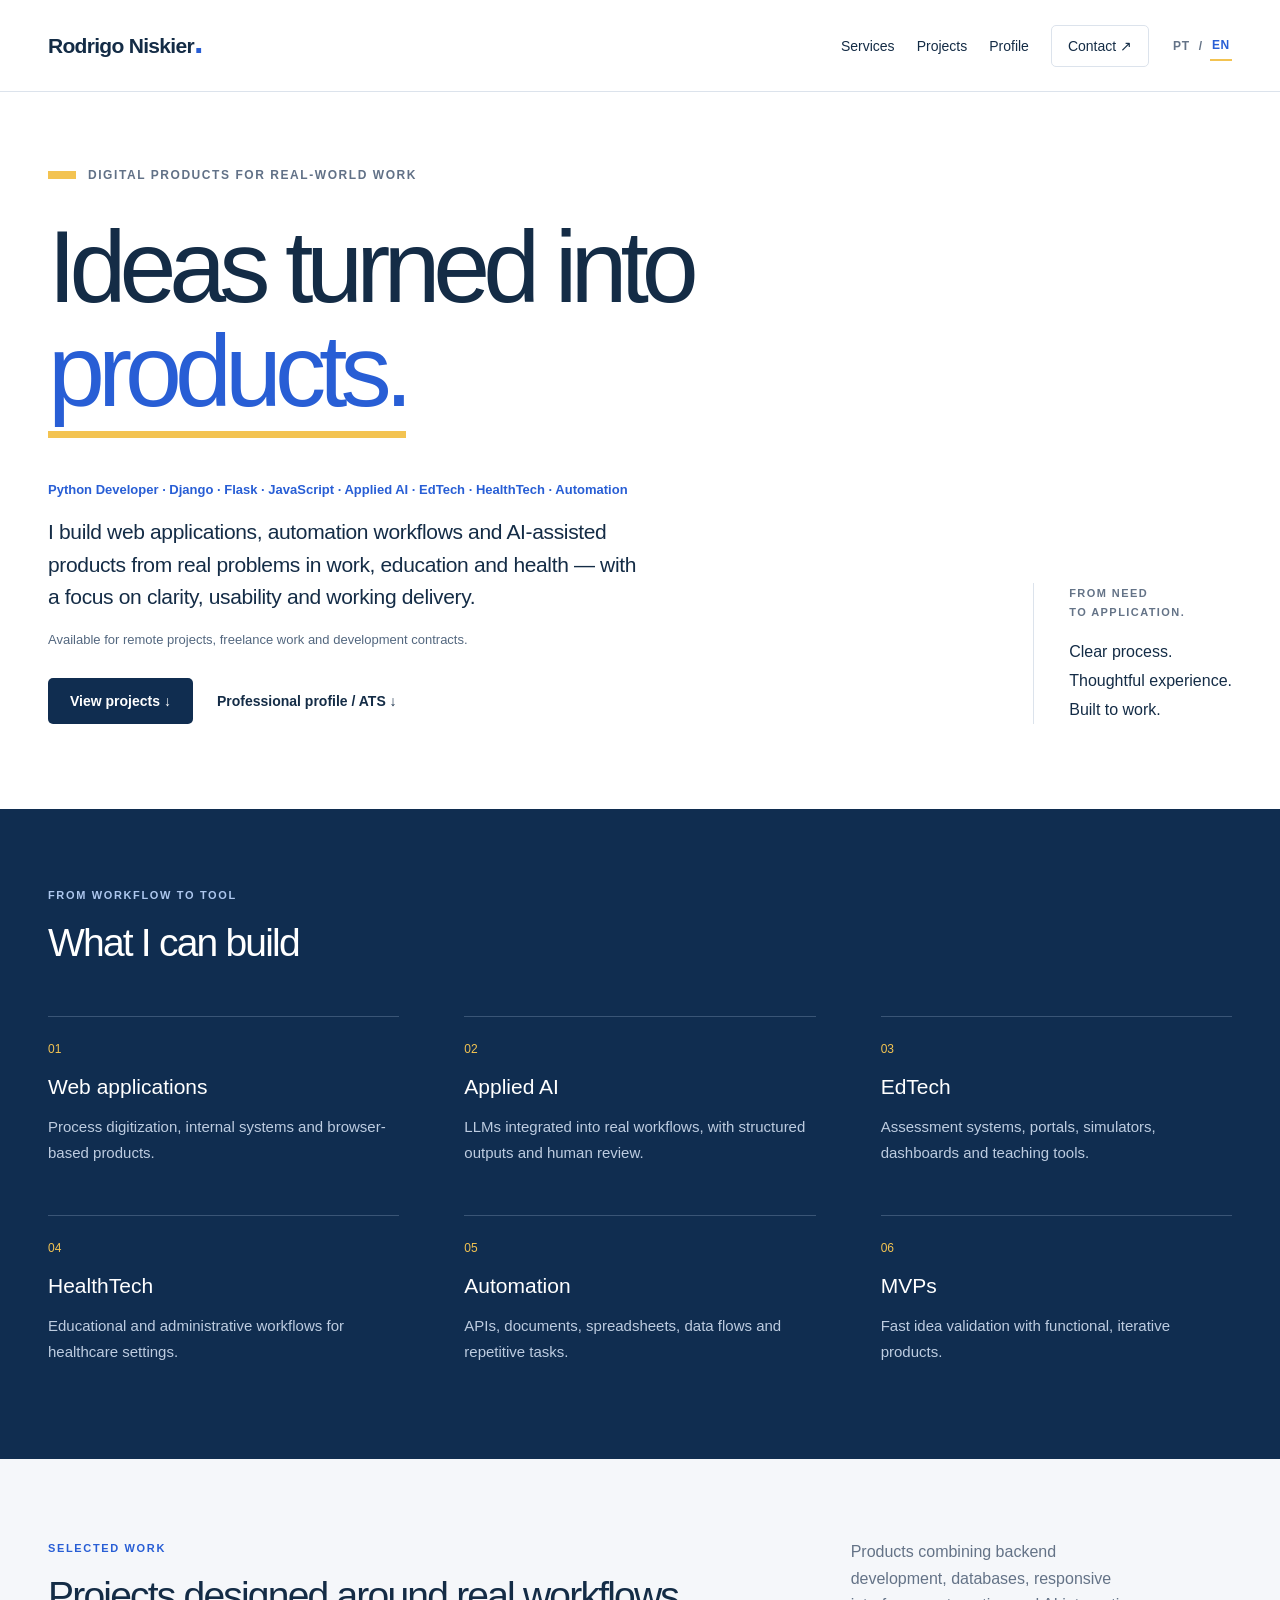
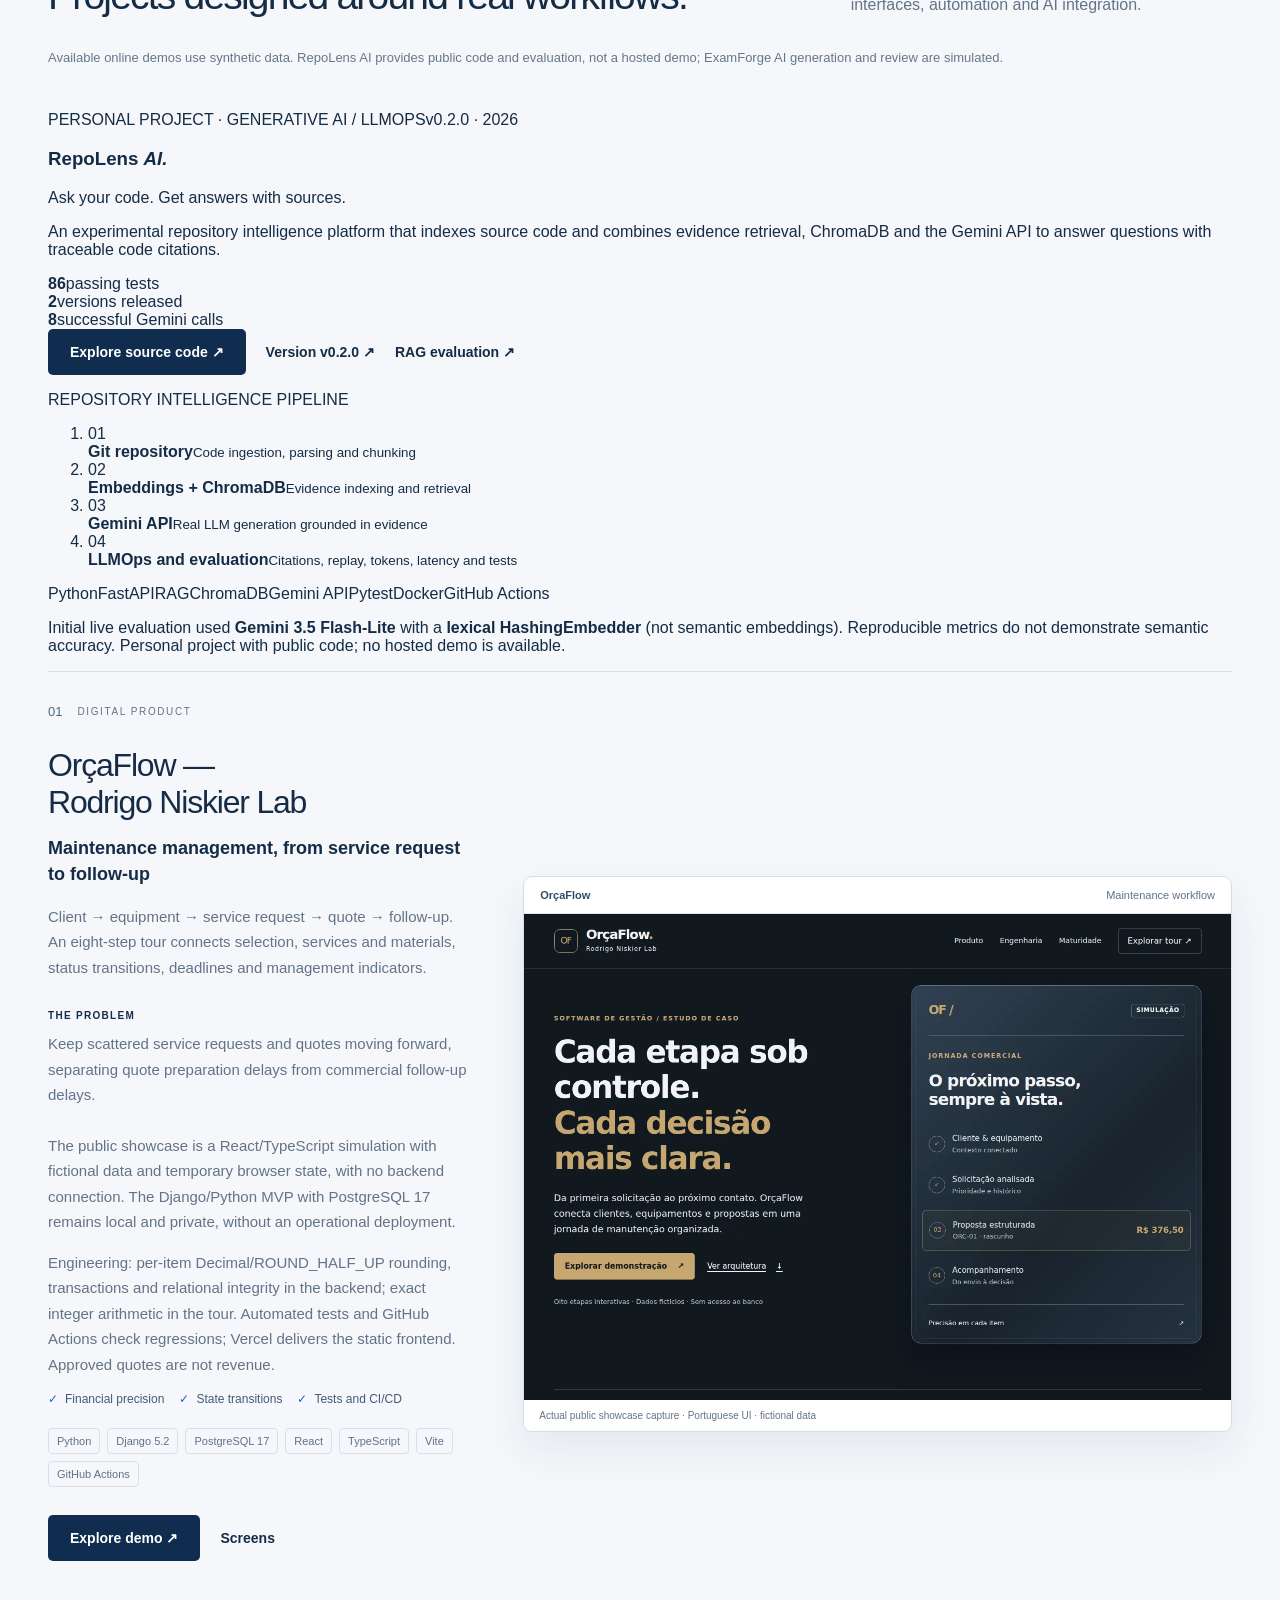
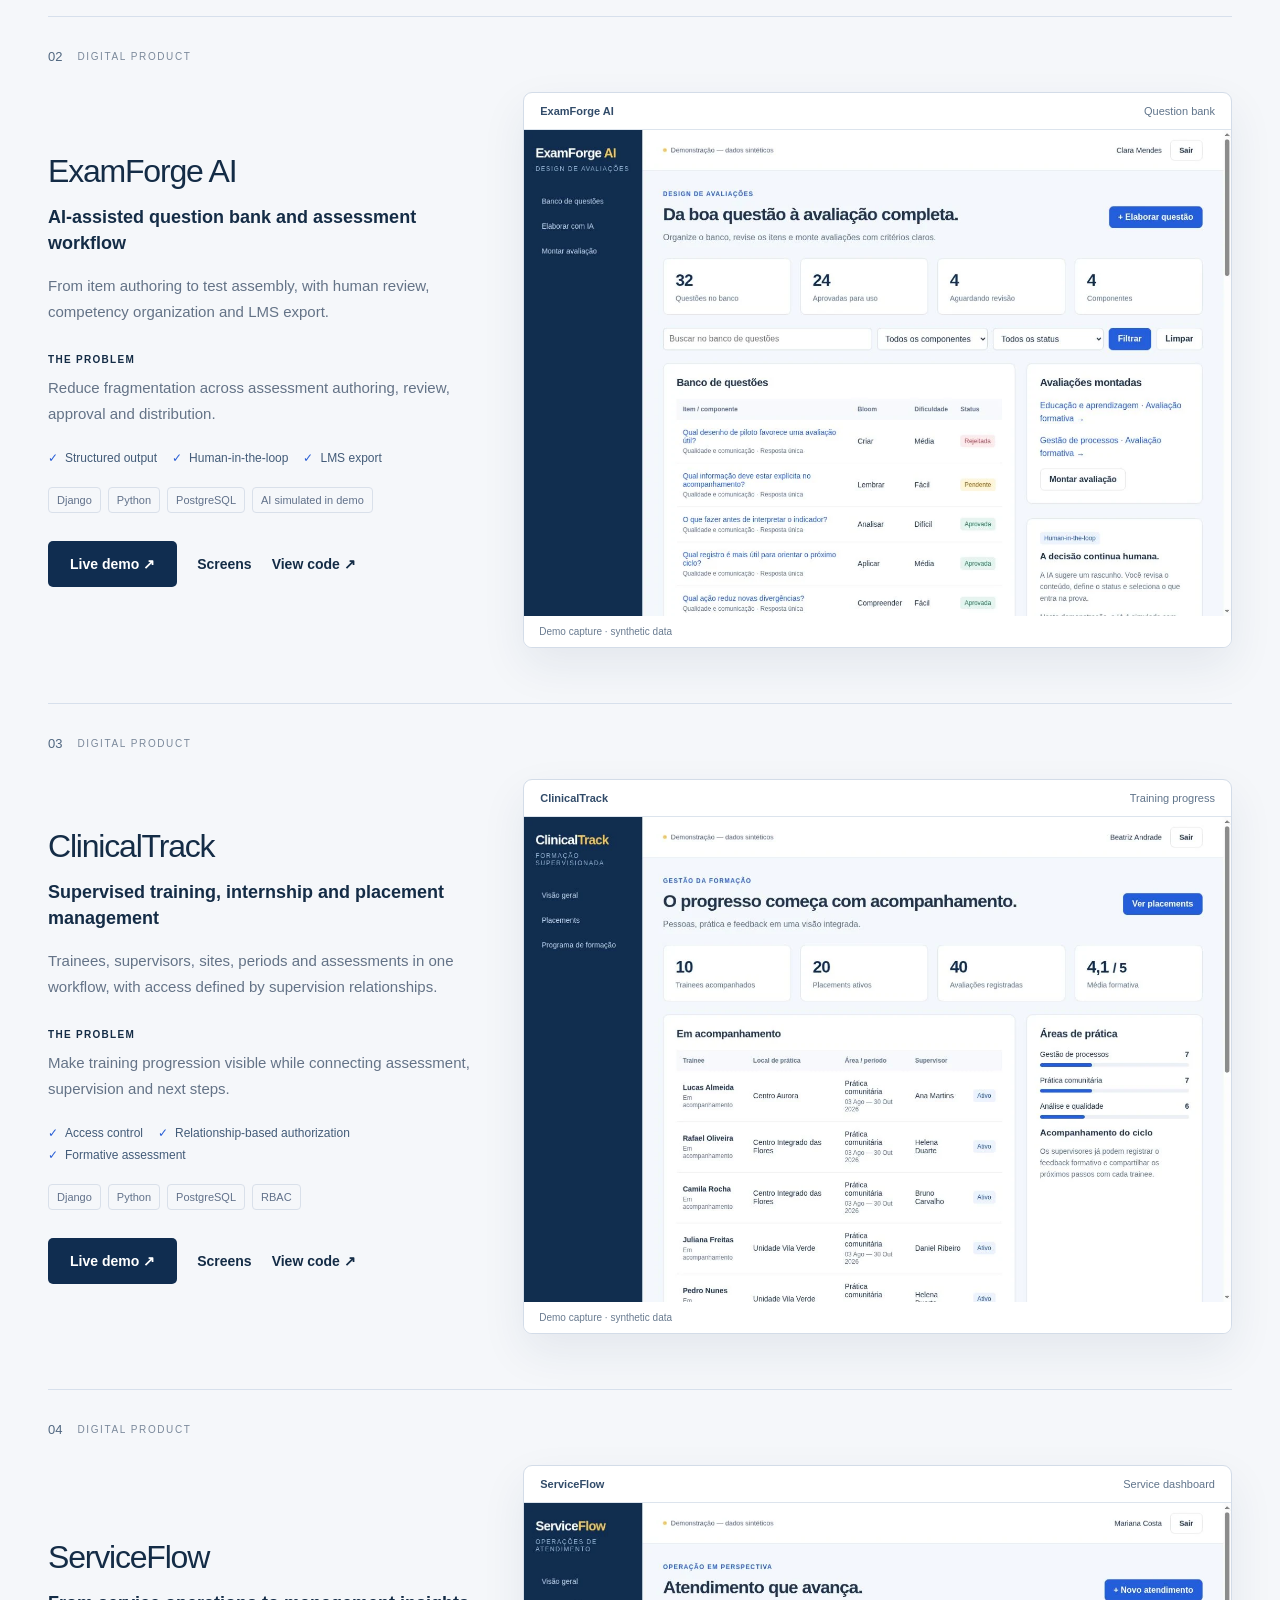
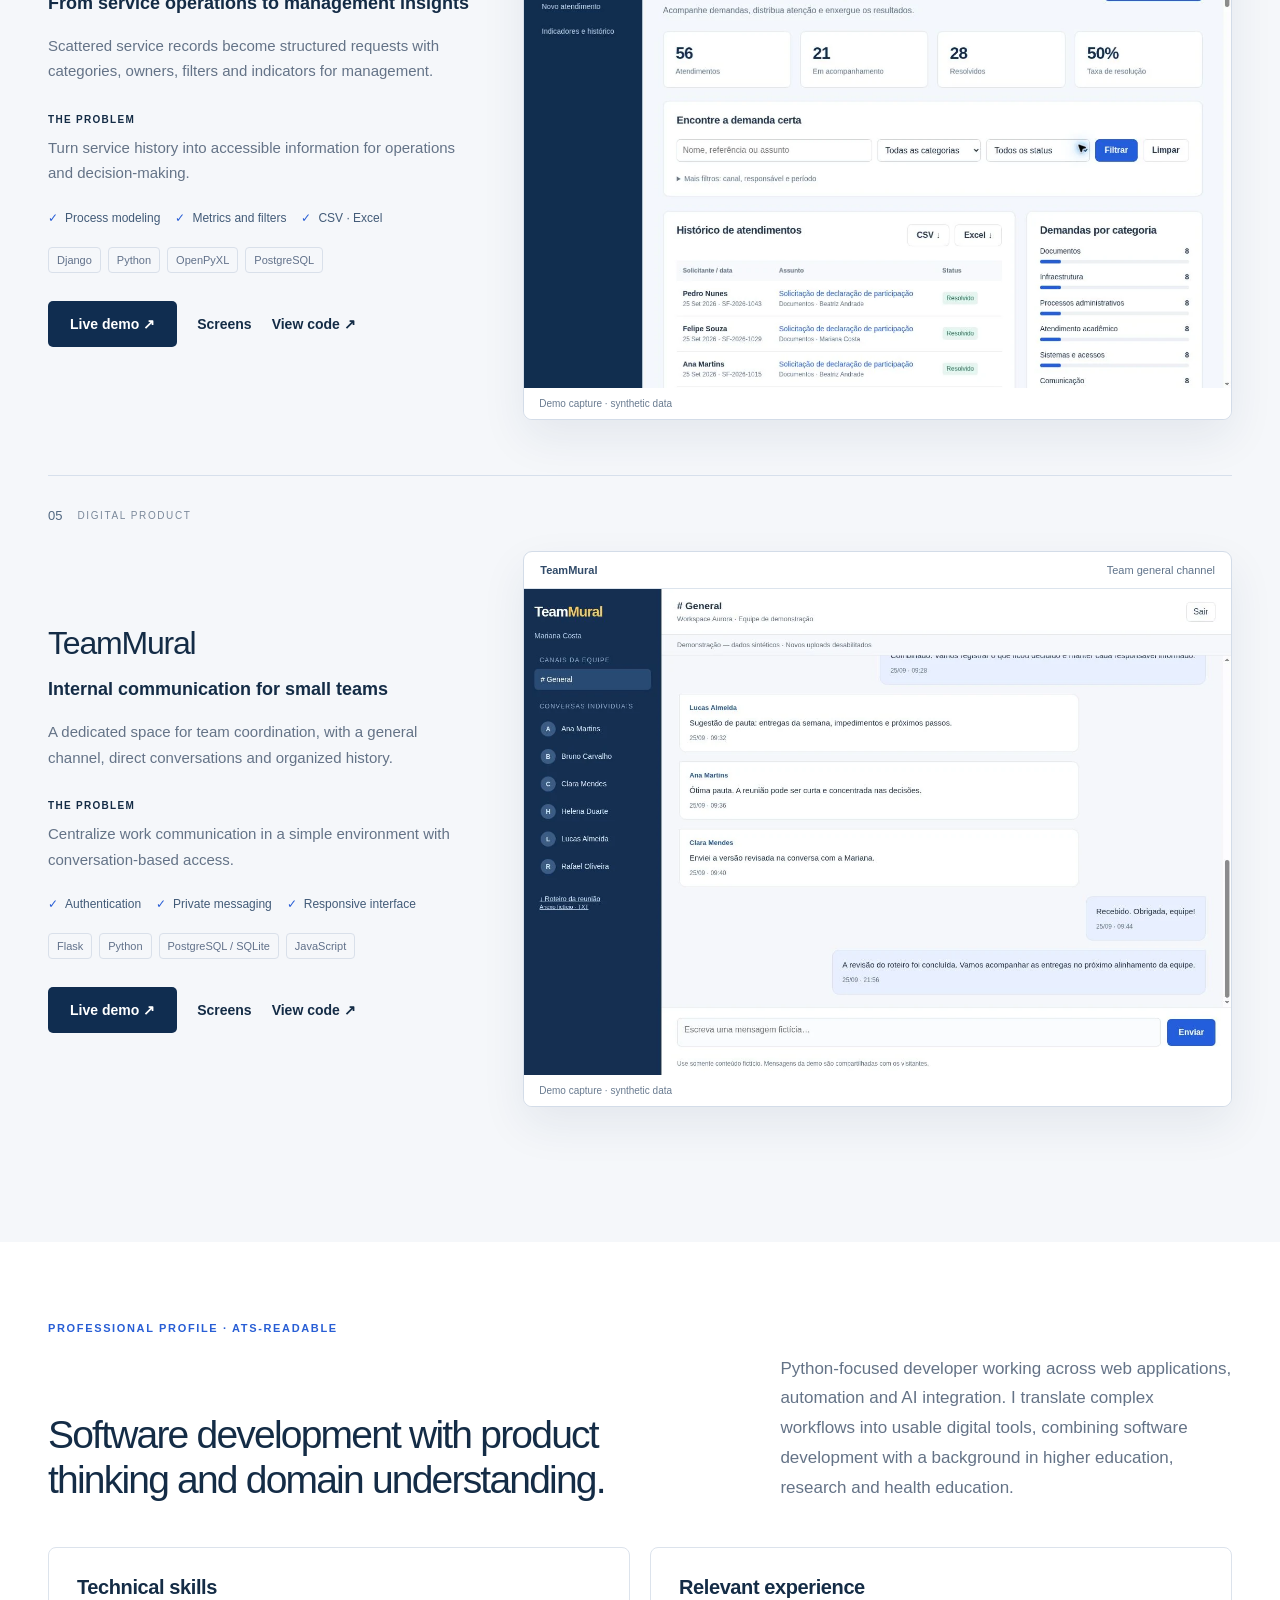
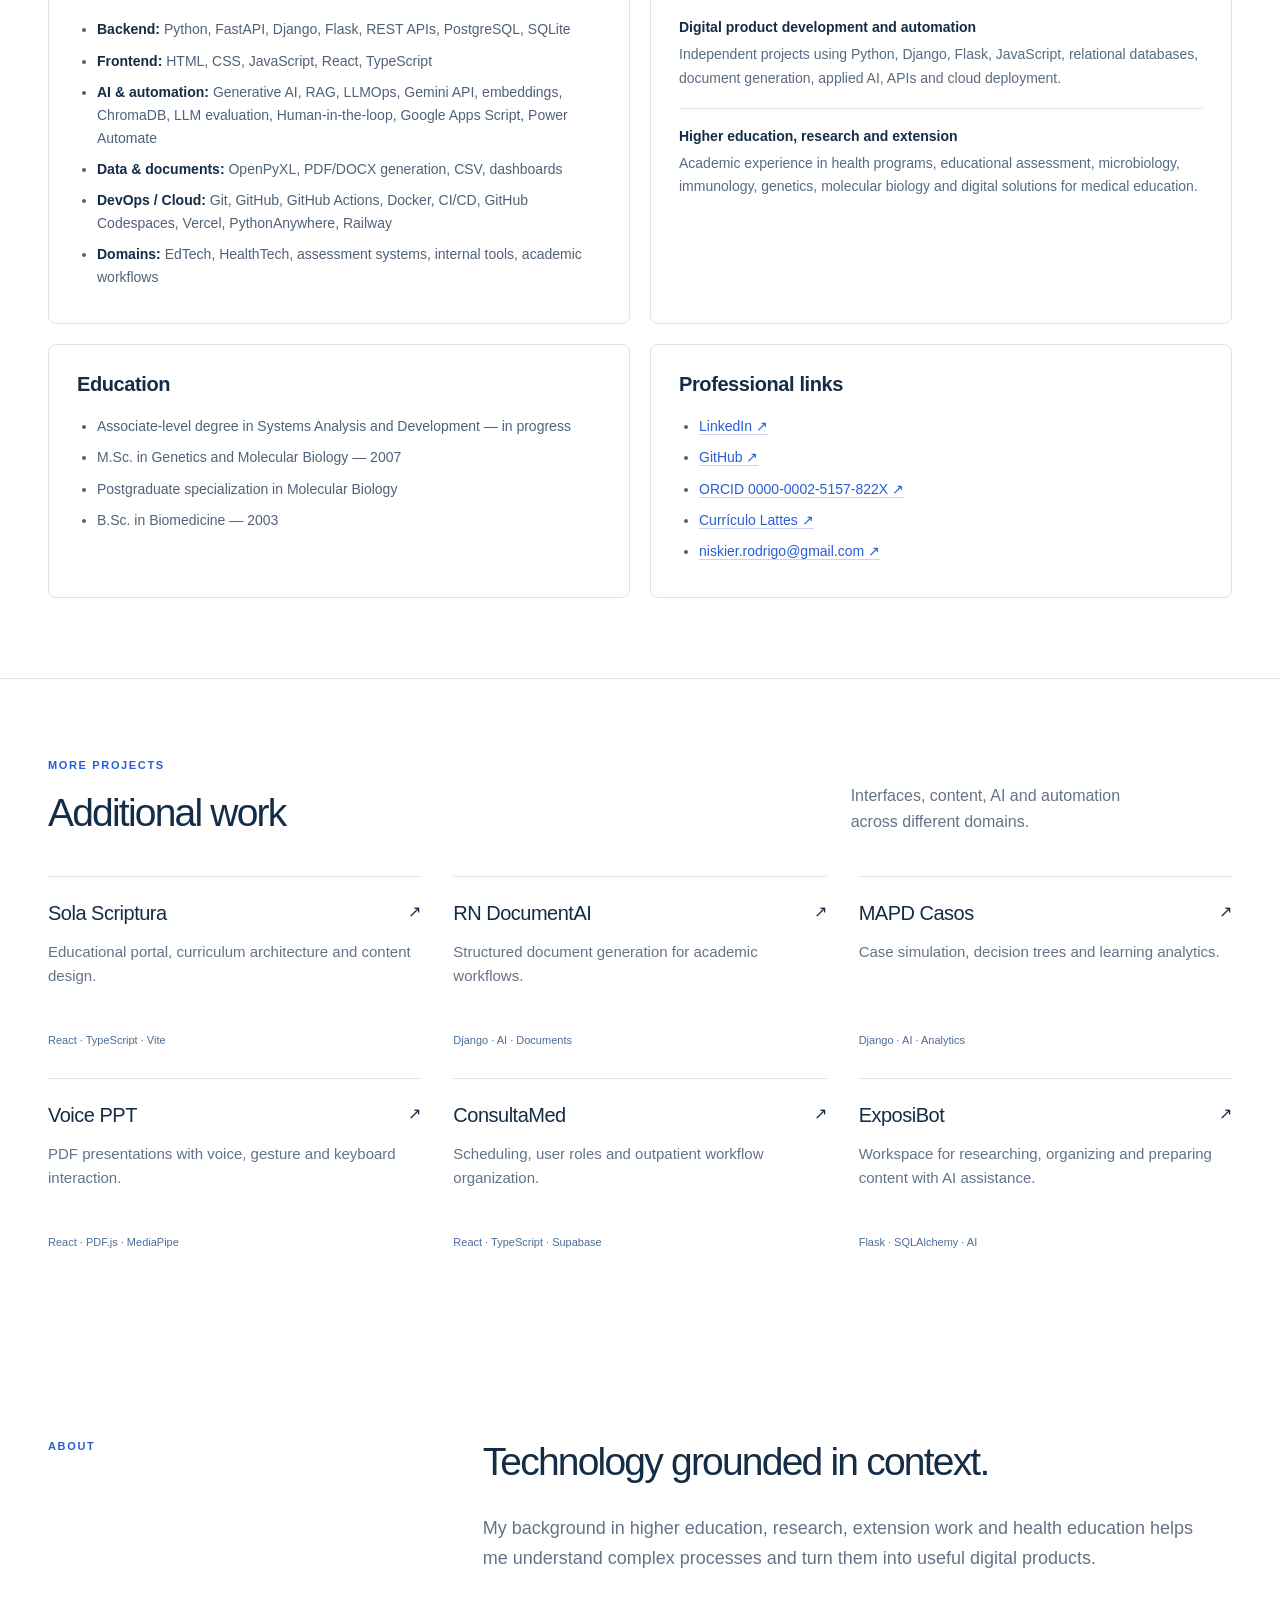
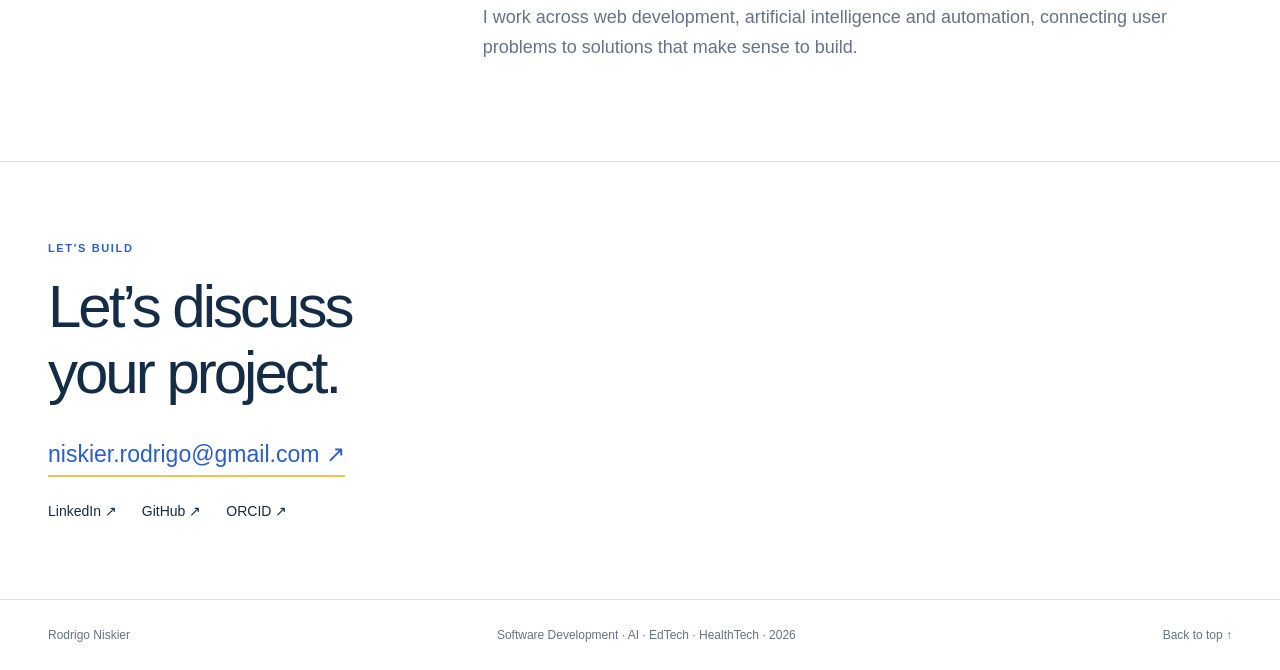
==== commit c3c72529: "feat(portfolio): feature RepoLens AI RAG project (en)" ====
--- a/en.html
+++ b/en.html
@@ -4,8 +4,8 @@
   <meta charset="utf-8">
   <meta name="viewport" content="width=device-width,initial-scale=1">
   <title>Rodrigo Niskier | Python Developer · AI · EdTech · HealthTech</title>
-  <meta name="description" content="Python developer focused on web applications, applied AI, automation, EdTech and HealthTech. Portfolio featuring Django, Flask, JavaScript, React, PostgreSQL, APIs and document-generation projects.">
-  <meta name="keywords" content="Python, Django, Flask, JavaScript, React, TypeScript, PostgreSQL, APIs, AI, Generative AI, Automation, EdTech, HealthTech, GitHub, Vercel, OpenPyXL, Google Apps Script">
+  <meta name="description" content="Python, FastAPI and Generative AI portfolio featuring RAG, Gemini API, ChromaDB, LLMOps, Docker, CI/CD, and EdTech and HealthTech applications.">
+  <meta name="keywords" content="Python, FastAPI, Django, Flask, RAG, LLMOps, Gemini API, embeddings, ChromaDB, Pytest, Docker, GitHub Actions, JavaScript, React, TypeScript, PostgreSQL, APIs, Generative AI, Automation, EdTech, HealthTech">
   <meta name="author" content="Rodrigo Niskier">
   <meta property="og:title" content="Rodrigo Niskier | Python Developer and Digital Products">
   <meta property="og:description" content="Web applications, AI and automation for real-world education, health and workplace problems.">
@@ -39,7 +39,7 @@
     ],
     "knowsAbout":[
       "Python","Django","Flask","JavaScript","React","TypeScript","PostgreSQL",
-      "REST APIs","Generative AI","Automation","EdTech","HealthTech","OpenPyXL",
+      "REST APIs","Generative AI","RAG","LLMOps","ChromaDB","Gemini API","FastAPI","Docker","GitHub Actions","Automation","EdTech","HealthTech","OpenPyXL",
       "Google Apps Script","Git","GitHub","Vercel","PythonAnywhere","Railway"
     ]
   }
@@ -105,7 +105,37 @@
         </div>
         <p>Products combining backend development, databases, responsive interfaces, automation and AI integration.</p>
       </div>
-      <p class="preview-notice">Explore the online demos using synthetic data. In ExamForge AI, question generation and review are simulated, with human decision-making in the loop.</p>
+      <p class="preview-notice">Available online demos use synthetic data. RepoLens AI provides public code and evaluation, not a hosted demo; ExamForge AI generation and review are simulated.</p>
+      <section class="repolens-spotlight" id="repolens" aria-labelledby="repolens-title">
+        <div class="repolens-copy">
+          <div class="repolens-topline"><span>PERSONAL PROJECT · GENERATIVE AI / LLMOPS</span><span>v0.2.0 · 2026</span></div>
+          <h3 id="repolens-title">RepoLens <em>AI.</em></h3>
+          <p class="repolens-subtitle">Ask your code. Get answers with sources.</p>
+          <p>An experimental repository intelligence platform that indexes source code and combines evidence retrieval, ChromaDB and the Gemini API to answer questions with traceable code citations.</p>
+          <div class="repolens-numbers" aria-label="Project results">
+            <div><strong>86</strong><span>passing tests</span></div>
+            <div><strong>2</strong><span>versions released</span></div>
+            <div><strong>8</strong><span>successful Gemini calls</span></div>
+          </div>
+          <div class="case-actions">
+            <a class="primary" href="https://github.com/rodrigoniskier/repolens-ai" target="_blank" rel="noopener noreferrer">Explore source code ↗</a>
+            <a class="text-link" href="https://github.com/rodrigoniskier/repolens-ai/tree/v0.2.0" target="_blank" rel="noopener noreferrer">Version v0.2.0 ↗</a>
+            <a class="text-link" href="https://github.com/rodrigoniskier/repolens-ai/blob/v0.2.0/docs/reports/GEMINI_RAG_EVALUATION.md" target="_blank" rel="noopener noreferrer">RAG evaluation ↗</a>
+          </div>
+        </div>
+        <div class="repolens-technical">
+          <p class="repolens-diagram-title">REPOSITORY INTELLIGENCE PIPELINE</p>
+          <ol class="repolens-flow">
+            <li><span>01</span><div><strong>Git repository</strong><small>Code ingestion, parsing and chunking</small></div></li>
+            <li><span>02</span><div><strong>Embeddings + ChromaDB</strong><small>Evidence indexing and retrieval</small></div></li>
+            <li><span>03</span><div><strong>Gemini API</strong><small>Real LLM generation grounded in evidence</small></div></li>
+            <li><span>04</span><div><strong>LLMOps and evaluation</strong><small>Citations, replay, tokens, latency and tests</small></div></li>
+          </ol>
+          <div class="repolens-tags"><span>Python</span><span>FastAPI</span><span>RAG</span><span>ChromaDB</span><span>Gemini API</span><span>Pytest</span><span>Docker</span><span>GitHub Actions</span></div>
+          <p class="repolens-disclaimer">Initial live evaluation used <strong>Gemini 3.5 Flash-Lite</strong> with a <strong>lexical HashingEmbedder</strong> (not semantic embeddings). Reproducible metrics do not demonstrate semantic accuracy. Personal project with public code; no hosted demo is available.</p>
+        </div>
+      </section>
+
 
       <article class="case" id="orcaflow">
         <div class="case-number">01 <span>DIGITAL PRODUCT</span></div>
@@ -240,11 +270,11 @@
         <article class="profile-card">
           <h3>Technical skills</h3>
           <ul class="keyword-list">
-            <li><strong>Backend:</strong> Python, Django, Flask, REST APIs, PostgreSQL, SQLite</li>
+            <li><strong>Backend:</strong> Python, FastAPI, Django, Flask, REST APIs, PostgreSQL, SQLite</li>
             <li><strong>Frontend:</strong> HTML, CSS, JavaScript, React, TypeScript</li>
-            <li><strong>AI & automation:</strong> Generative AI, LLM workflows, Human-in-the-loop, Google Apps Script, Power Automate</li>
+            <li><strong>AI & automation:</strong> Generative AI, RAG, LLMOps, Gemini API, embeddings, ChromaDB, LLM evaluation, Human-in-the-loop, Google Apps Script, Power Automate</li>
             <li><strong>Data & documents:</strong> OpenPyXL, PDF/DOCX generation, CSV, dashboards</li>
-            <li><strong>DevOps / Cloud:</strong> Git, GitHub, CI/CD, Vercel, PythonAnywhere, Railway</li>
+            <li><strong>DevOps / Cloud:</strong> Git, GitHub, GitHub Actions, Docker, CI/CD, GitHub Codespaces, Vercel, PythonAnywhere, Railway</li>
             <li><strong>Domains:</strong> EdTech, HealthTech, assessment systems, internal tools, academic workflows</li>
           </ul>
         </article>
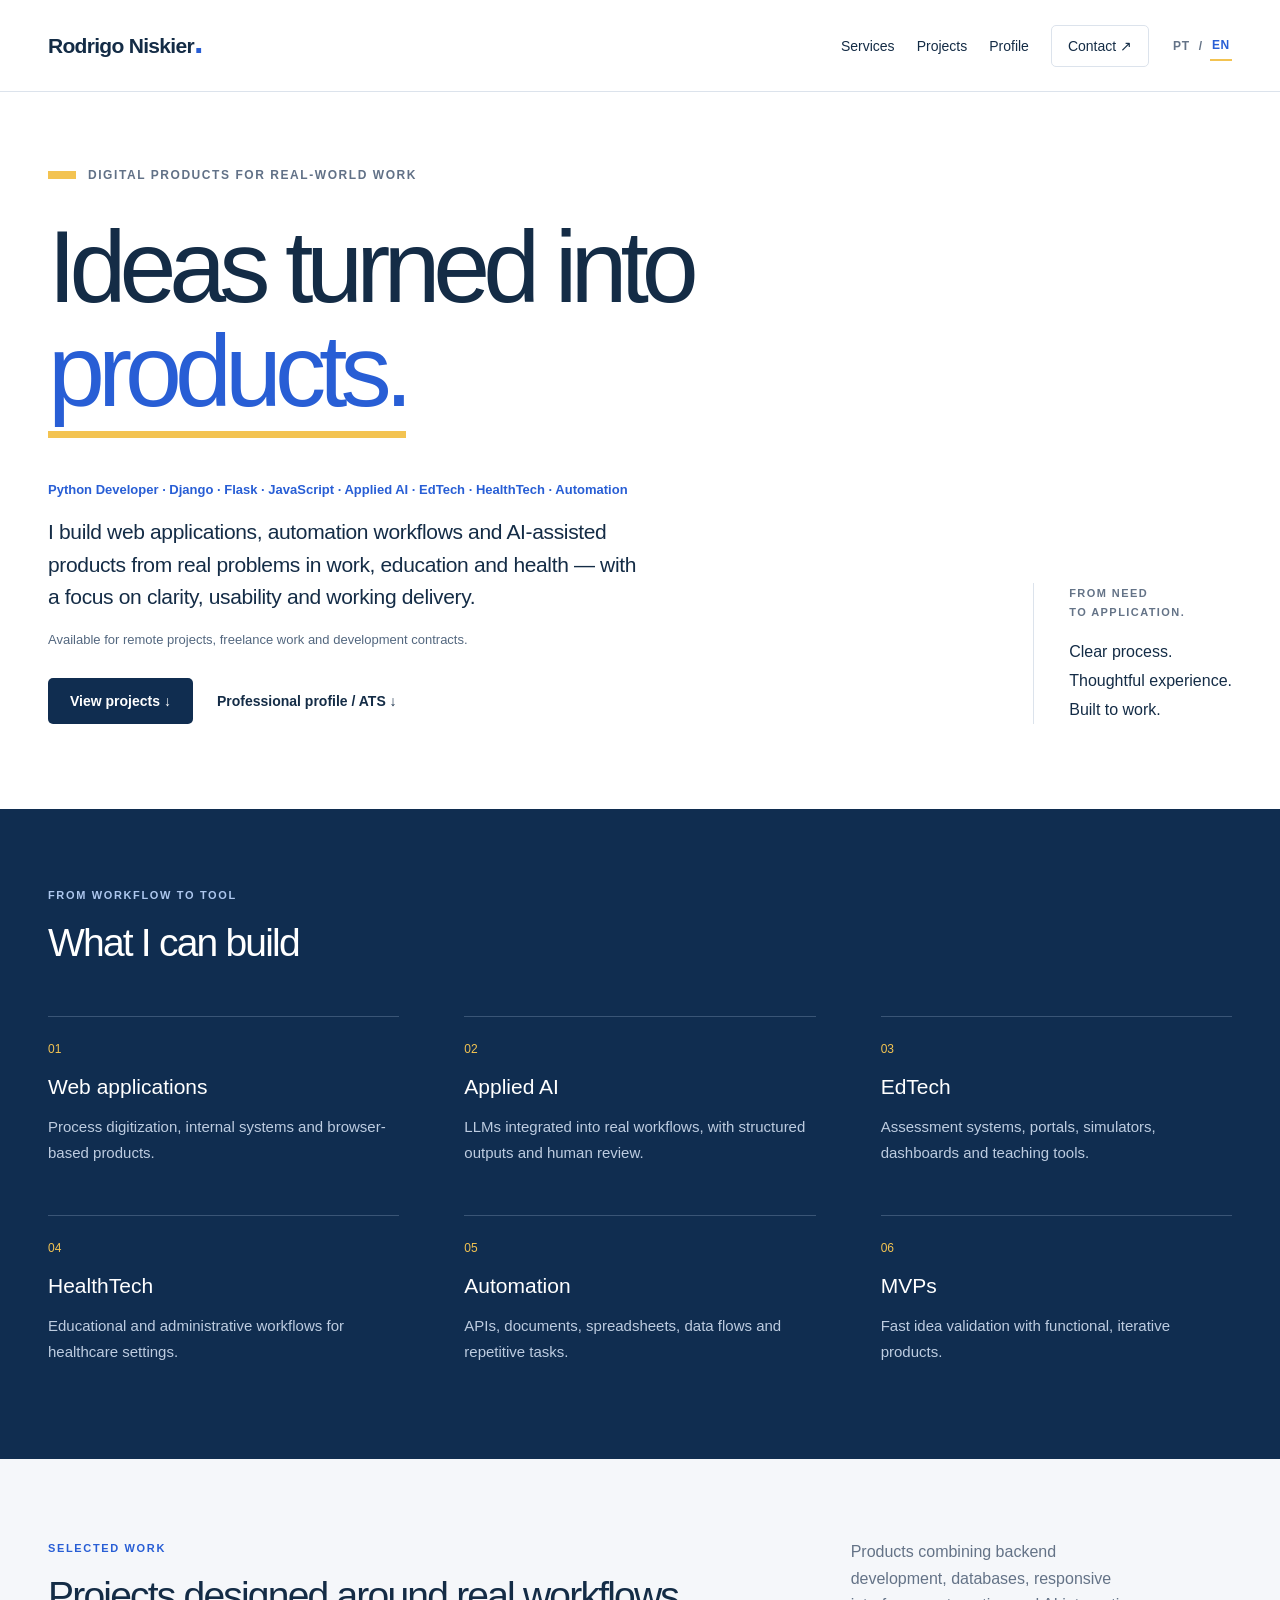
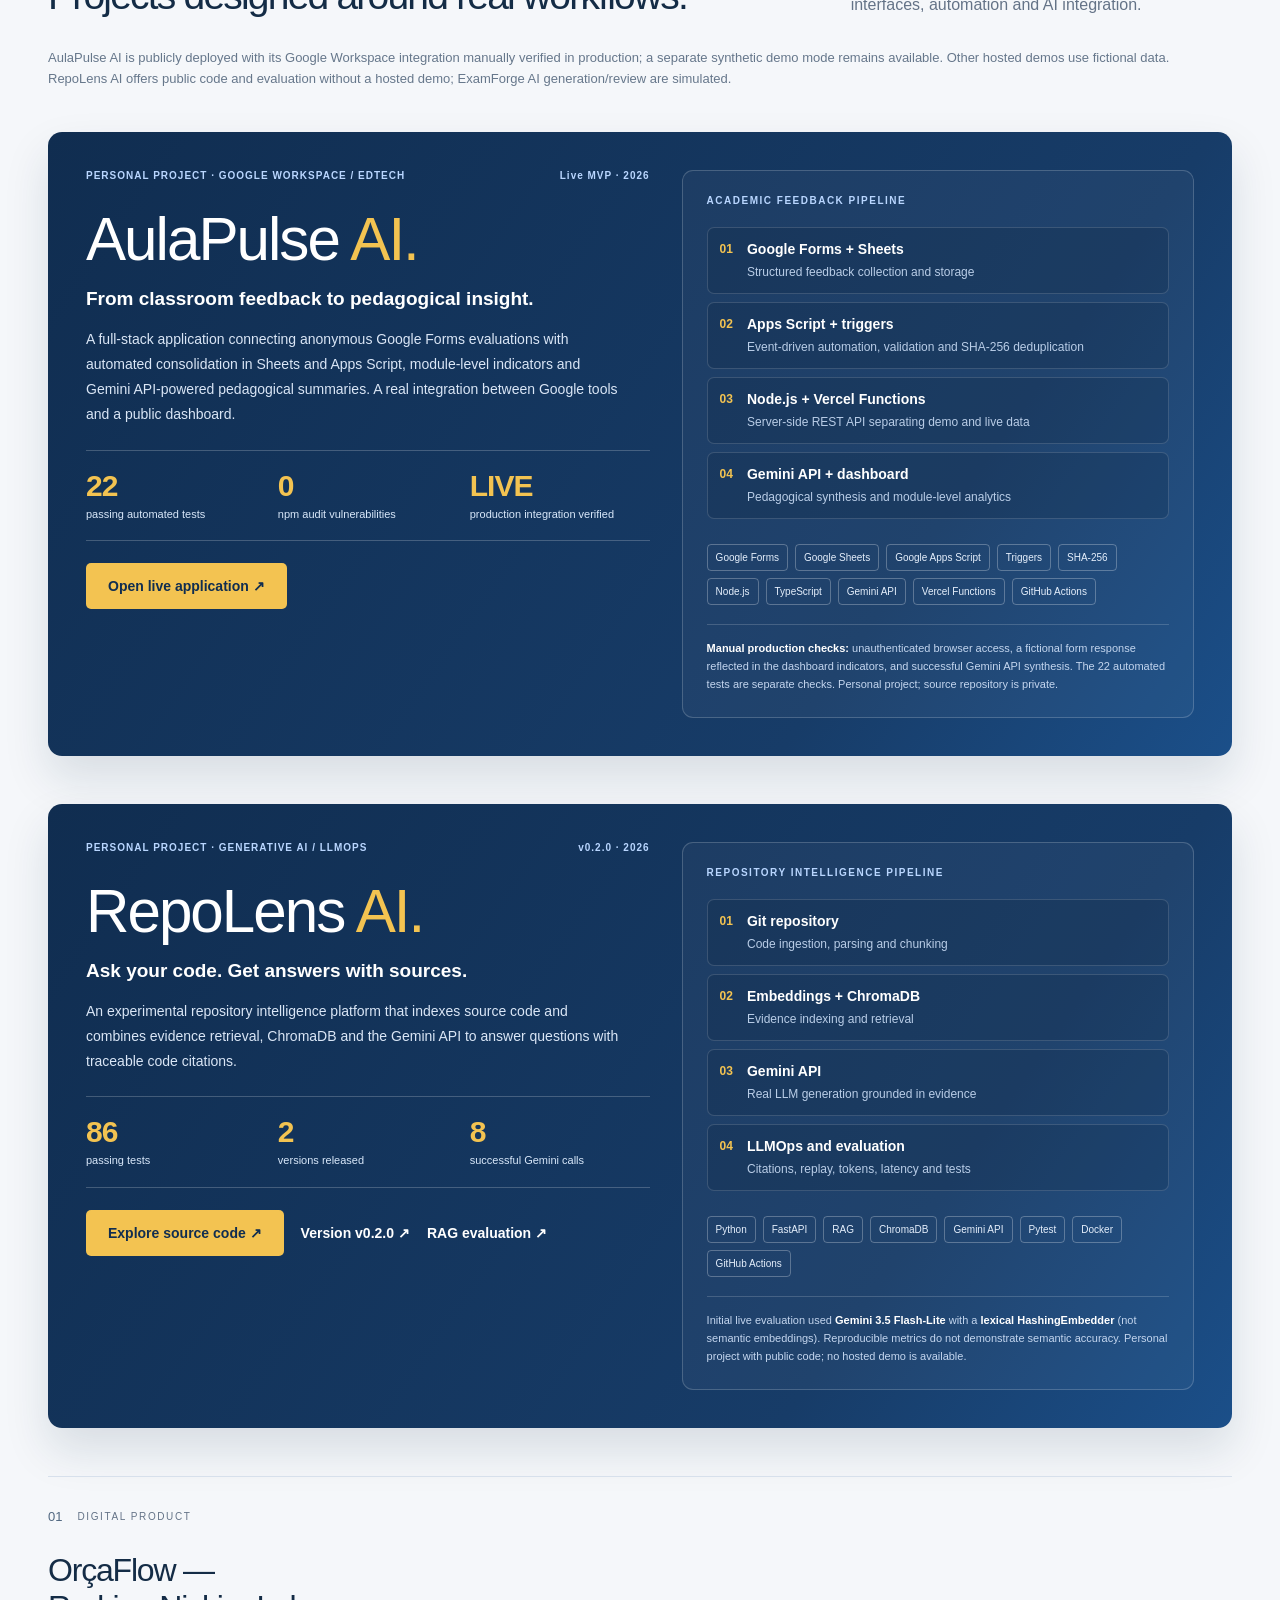
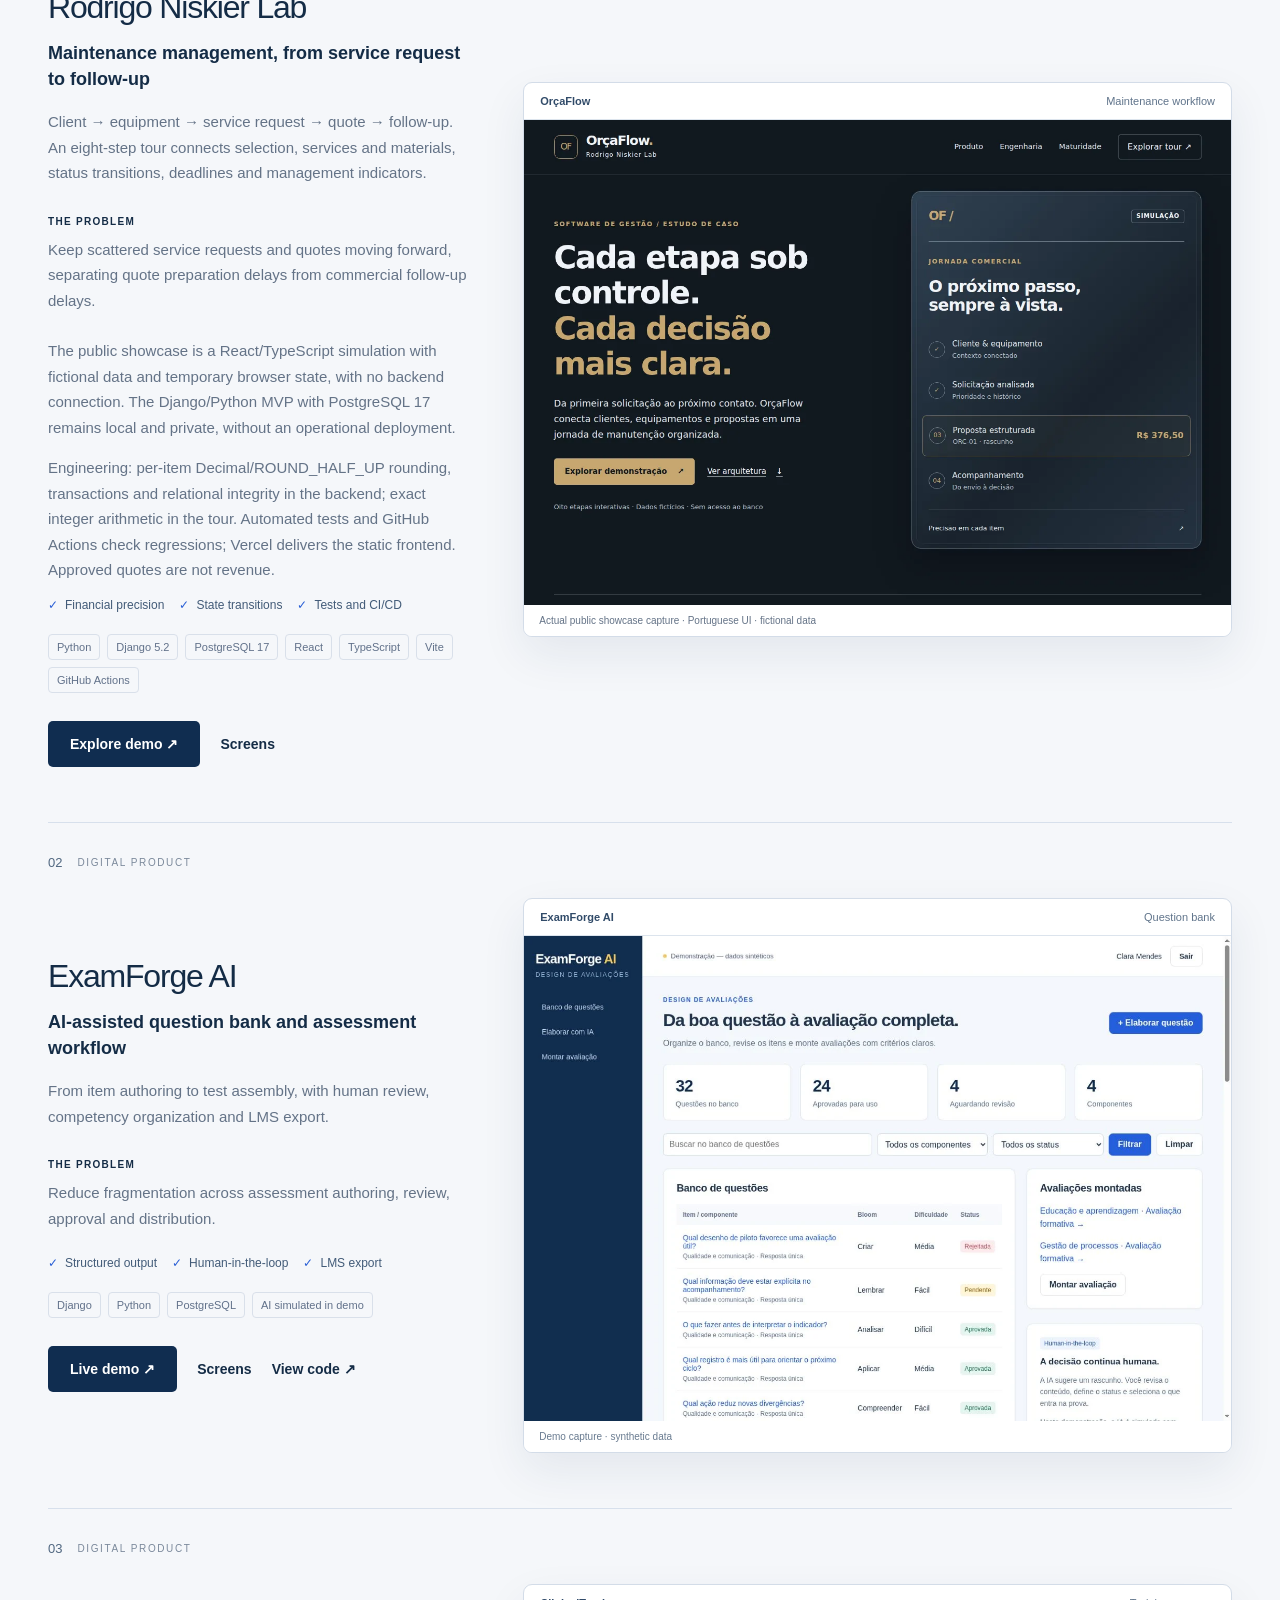
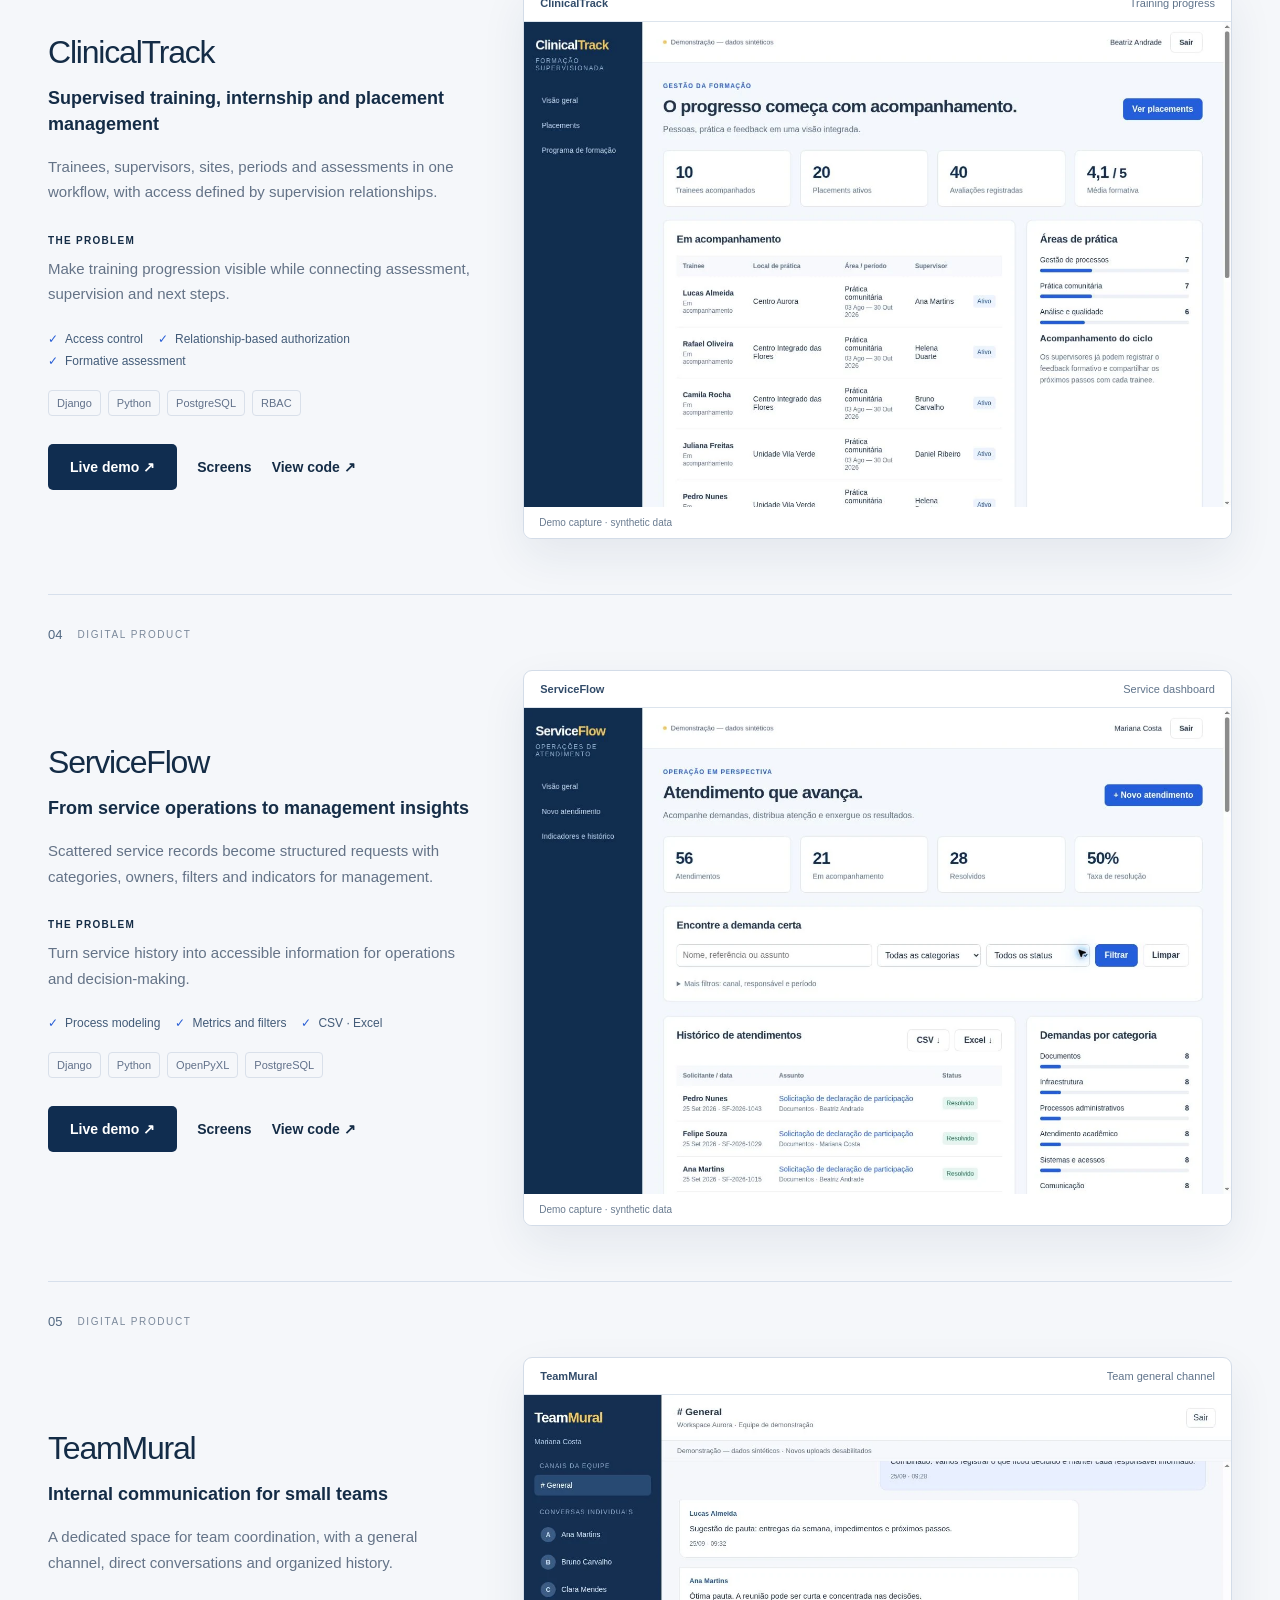
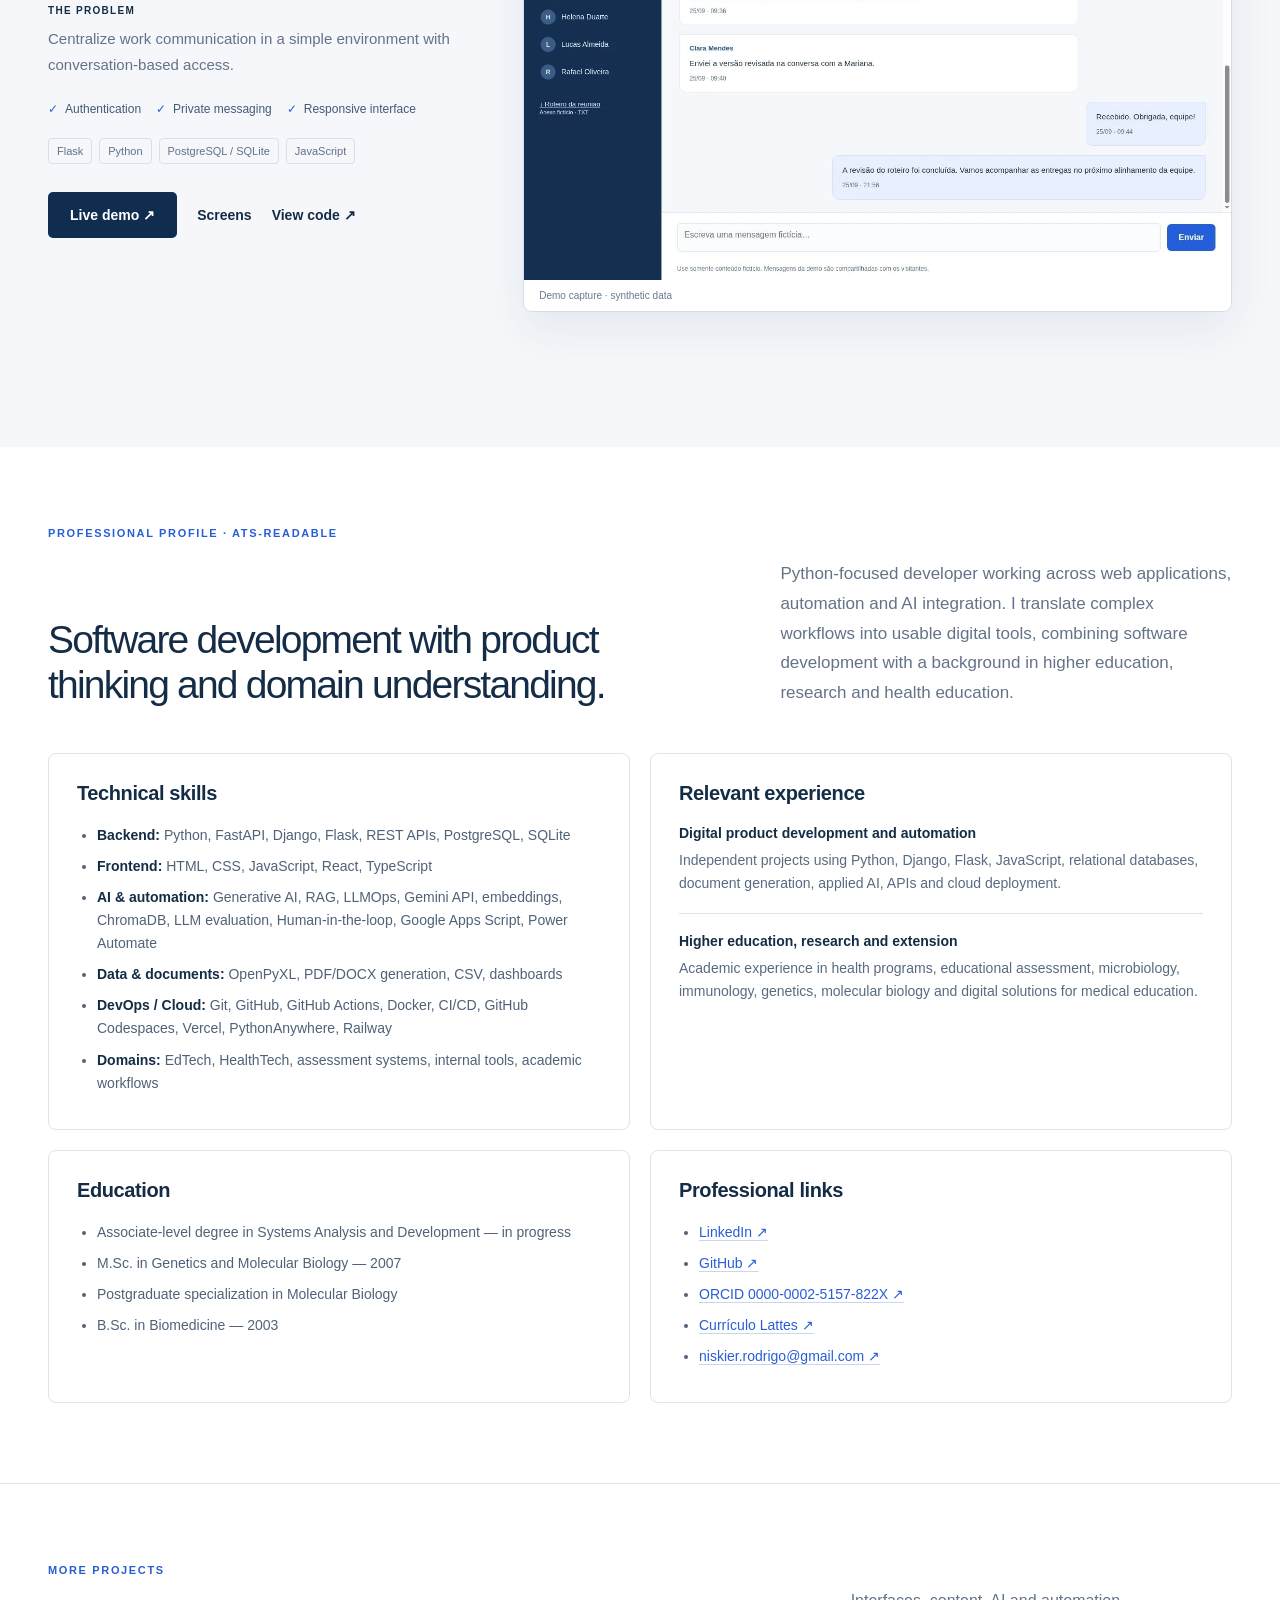
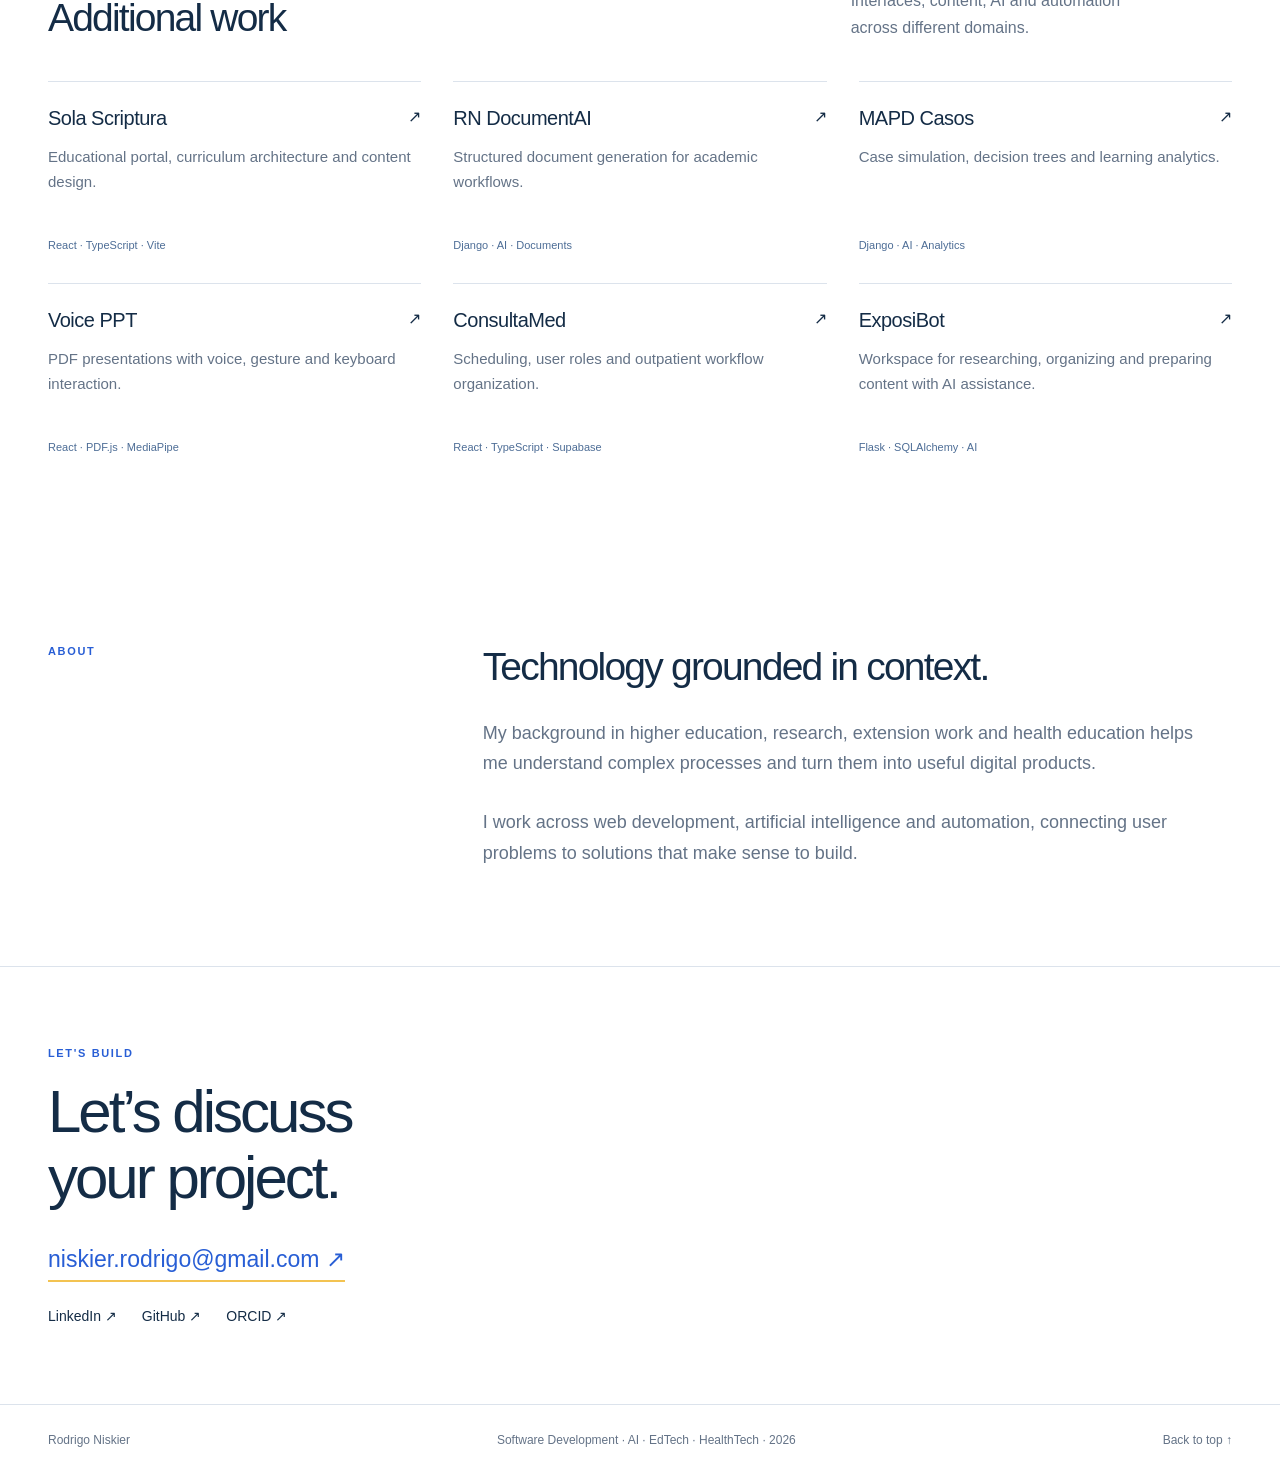
==== commit c19f6a4e: "feat(portfolio): showcase AulaPulse AI bilingual live integration (en.html)" ====
--- a/en.html
+++ b/en.html
@@ -4,8 +4,8 @@
   <meta charset="utf-8">
   <meta name="viewport" content="width=device-width,initial-scale=1">
   <title>Rodrigo Niskier | Python Developer · AI · EdTech · HealthTech</title>
-  <meta name="description" content="Python, FastAPI and Generative AI portfolio featuring RAG, Gemini API, ChromaDB, LLMOps, Docker, CI/CD, and EdTech and HealthTech applications.">
-  <meta name="keywords" content="Python, FastAPI, Django, Flask, RAG, LLMOps, Gemini API, embeddings, ChromaDB, Pytest, Docker, GitHub Actions, JavaScript, React, TypeScript, PostgreSQL, APIs, Generative AI, Automation, EdTech, HealthTech">
+  <meta name="description" content="Software, AI and EdTech portfolio: AulaPulse AI with Google Forms, Sheets, Apps Script, Node.js, TypeScript, Gemini API and Vercel Functions; Python, FastAPI and RAG.">
+  <meta name="keywords" content="Python, FastAPI, Django, Flask, RAG, LLMOps, Gemini API, embeddings, ChromaDB, Pytest, Docker, GitHub Actions, JavaScript, React, TypeScript, PostgreSQL, APIs, Google Forms, Google Sheets, Google Apps Script, Vercel Functions, Generative AI, Automation, EdTech, HealthTech">
   <meta name="author" content="Rodrigo Niskier">
   <meta property="og:title" content="Rodrigo Niskier | Python Developer and Digital Products">
   <meta property="og:description" content="Web applications, AI and automation for real-world education, health and workplace problems.">
@@ -40,7 +40,7 @@
     "knowsAbout":[
       "Python","Django","Flask","JavaScript","React","TypeScript","PostgreSQL",
       "REST APIs","Generative AI","RAG","LLMOps","ChromaDB","Gemini API","FastAPI","Docker","GitHub Actions","Automation","EdTech","HealthTech","OpenPyXL",
-      "Google Apps Script","Git","GitHub","Vercel","PythonAnywhere","Railway"
+      "Google Apps Script","Google Forms","Google Sheets","Vercel Functions","Git","GitHub","Vercel","PythonAnywhere","Railway"
     ]
   }
   </script>
@@ -105,7 +105,34 @@
         </div>
         <p>Products combining backend development, databases, responsive interfaces, automation and AI integration.</p>
       </div>
-      <p class="preview-notice">Available online demos use synthetic data. RepoLens AI provides public code and evaluation, not a hosted demo; ExamForge AI generation and review are simulated.</p>
+      <p class="preview-notice">AulaPulse AI is publicly deployed with its Google Workspace integration manually verified in production; a separate synthetic demo mode remains available. Other hosted demos use fictional data. RepoLens AI offers public code and evaluation without a hosted demo; ExamForge AI generation/review are simulated.</p>
+      <section class="repolens-spotlight aulapulse-spotlight" id="aulapulse" aria-labelledby="aulapulse-title">
+        <div class="repolens-copy">
+          <div class="repolens-topline"><span>PERSONAL PROJECT · GOOGLE WORKSPACE / EDTECH</span><span>Live MVP · 2026</span></div>
+          <h3 id="aulapulse-title">AulaPulse <em>AI.</em></h3>
+          <p class="repolens-subtitle">From classroom feedback to pedagogical insight.</p>
+          <p>A full-stack application connecting anonymous Google Forms evaluations with automated consolidation in Sheets and Apps Script, module-level indicators and Gemini API-powered pedagogical summaries. A real integration between Google tools and a public dashboard.</p>
+          <div class="repolens-numbers" aria-label="AulaPulse results">
+            <div><strong>22</strong><span>passing automated tests</span></div>
+            <div><strong>0</strong><span>npm audit vulnerabilities</span></div>
+            <div><strong>LIVE</strong><span>production integration verified</span></div>
+          </div>
+          <div class="case-actions">
+            <a class="primary" href="https://aulapulse-google-workspace.vercel.app/" target="_blank" rel="noopener noreferrer">Open live application ↗</a>
+          </div>
+        </div>
+        <div class="repolens-technical">
+          <p class="repolens-diagram-title">ACADEMIC FEEDBACK PIPELINE</p>
+          <ol class="repolens-flow">
+            <li><span>01</span><div><strong>Google Forms + Sheets</strong><small>Structured feedback collection and storage</small></div></li>
+            <li><span>02</span><div><strong>Apps Script + triggers</strong><small>Event-driven automation, validation and SHA-256 deduplication</small></div></li>
+            <li><span>03</span><div><strong>Node.js + Vercel Functions</strong><small>Server-side REST API separating demo and live data</small></div></li>
+            <li><span>04</span><div><strong>Gemini API + dashboard</strong><small>Pedagogical synthesis and module-level analytics</small></div></li>
+          </ol>
+          <div class="repolens-tags"><span>Google Forms</span><span>Google Sheets</span><span>Google Apps Script</span><span>Triggers</span><span>SHA-256</span><span>Node.js</span><span>TypeScript</span><span>Gemini API</span><span>Vercel Functions</span><span>GitHub Actions</span></div>
+          <p class="repolens-disclaimer"><strong>Manual production checks:</strong> unauthenticated browser access, a fictional form response reflected in the dashboard indicators, and successful Gemini API synthesis. The 22 automated tests are separate checks. Personal project; source repository is private.</p>
+        </div>
+      </section>
       <section class="repolens-spotlight" id="repolens" aria-labelledby="repolens-title">
         <div class="repolens-copy">
           <div class="repolens-topline"><span>PERSONAL PROJECT · GENERATIVE AI / LLMOPS</span><span>v0.2.0 · 2026</span></div>
--- a/style.css
+++ b/style.css
@@ -55,3 +55,34 @@
 @media(max-width:360px){.other-grid{grid-template-columns:1fr}}
 /* Improve small-text contrast for the new case without restyling existing cases. */
 #orcaflow .case-number span,#orcaflow .screen-caption{color:var(--gray)}
+
+
+/* RepoLens AI: text-first showcase; avoids unverified or simulated screenshots. */
+.repolens-spotlight{display:grid;grid-template-columns:1.1fr 1fr;gap:32px;margin:0 0 48px;padding:38px;background:linear-gradient(125deg,#102d50 0%,#173c68 72%,#1b4f89 100%);color:#fff;border-radius:14px;box-shadow:0 22px 45px #0d2d4b20}
+.repolens-copy,.repolens-technical{min-width:0}
+.repolens-topline{display:flex;align-items:center;justify-content:space-between;flex-wrap:wrap;gap:10px;color:#b9d6ff;font-size:10px;font-weight:700;letter-spacing:.1em}
+.repolens-spotlight h3{font-size:clamp(38px,4.7vw,62px);line-height:1.05;letter-spacing:-2px;font-weight:500;margin:27px 0 14px;color:#fff}
+.repolens-spotlight h3 em{font-style:normal;color:#f3c351}
+.repolens-subtitle{font-size:19px;font-weight:600;line-height:1.45;margin:0 0 13px}
+.repolens-copy>p:not(.repolens-subtitle){color:#dae6f6;font-size:14px;line-height:1.8;max-width:540px}
+.repolens-numbers{display:grid;grid-template-columns:repeat(3,minmax(0,1fr));gap:12px;border-top:1px solid #ffffff35;border-bottom:1px solid #ffffff35;padding:18px 0;margin:22px 0}
+.repolens-numbers>div{display:flex;flex-direction:column;gap:4px}
+.repolens-numbers strong{font-size:30px;font-weight:600;letter-spacing:-1px;color:#f3c351}
+.repolens-numbers span{font-size:11px;line-height:1.4;color:#d9e8fa}
+.repolens-spotlight .case-actions{gap:10px 17px}
+.repolens-spotlight .primary{background:#f3c351;color:#102d50}
+.repolens-spotlight .primary:hover{background:#ffdc86}
+.repolens-spotlight .text-link{color:#fff}
+.repolens-technical{border:1px solid #ffffff30;background:#ffffff0a;border-radius:11px;padding:24px}
+.repolens-diagram-title{font-size:10px;letter-spacing:.15em;font-weight:700;color:#b9d6ff;margin:0 0 21px}
+.repolens-flow{list-style:none;padding:0;margin:0 0 25px;display:grid;gap:8px}
+.repolens-flow li{display:flex;gap:14px;align-items:flex-start;border:1px solid #ffffff25;background:#061d362e;border-radius:7px;padding:12px}
+.repolens-flow li>span{color:#f3c351;font-size:12px;font-weight:700;padding-top:2px}
+.repolens-flow strong{display:block;font-size:14px;font-weight:600;line-height:1.35}
+.repolens-flow small{display:block;font-size:12px;color:#b9cde7;line-height:1.5;margin-top:4px}
+.repolens-tags{display:flex;flex-wrap:wrap;gap:7px}
+.repolens-tags span{font-size:10px;line-height:1.3;padding:6px 8px;border-radius:4px;border:1px solid #ffffff45;color:#e5effc}
+.repolens-disclaimer{font-size:11px;line-height:1.65;color:#c4d6ef;border-top:1px solid #ffffff2b;padding-top:14px;margin:19px 0 0}
+.repolens-disclaimer strong{color:#fff;font-weight:600}
+@media(max-width:920px){.repolens-spotlight{grid-template-columns:1fr;gap:25px;padding:30px}.repolens-technical{padding:22px}}
+@media(max-width:480px){.repolens-spotlight{padding:22px;border-radius:9px}.repolens-numbers{gap:8px}.repolens-numbers strong{font-size:25px}.repolens-numbers span{font-size:10px}.repolens-spotlight h3{letter-spacing:-1px}.repolens-spotlight .primary{width:100%;justify-content:center}.repolens-spotlight .case-actions{align-items:flex-start}}
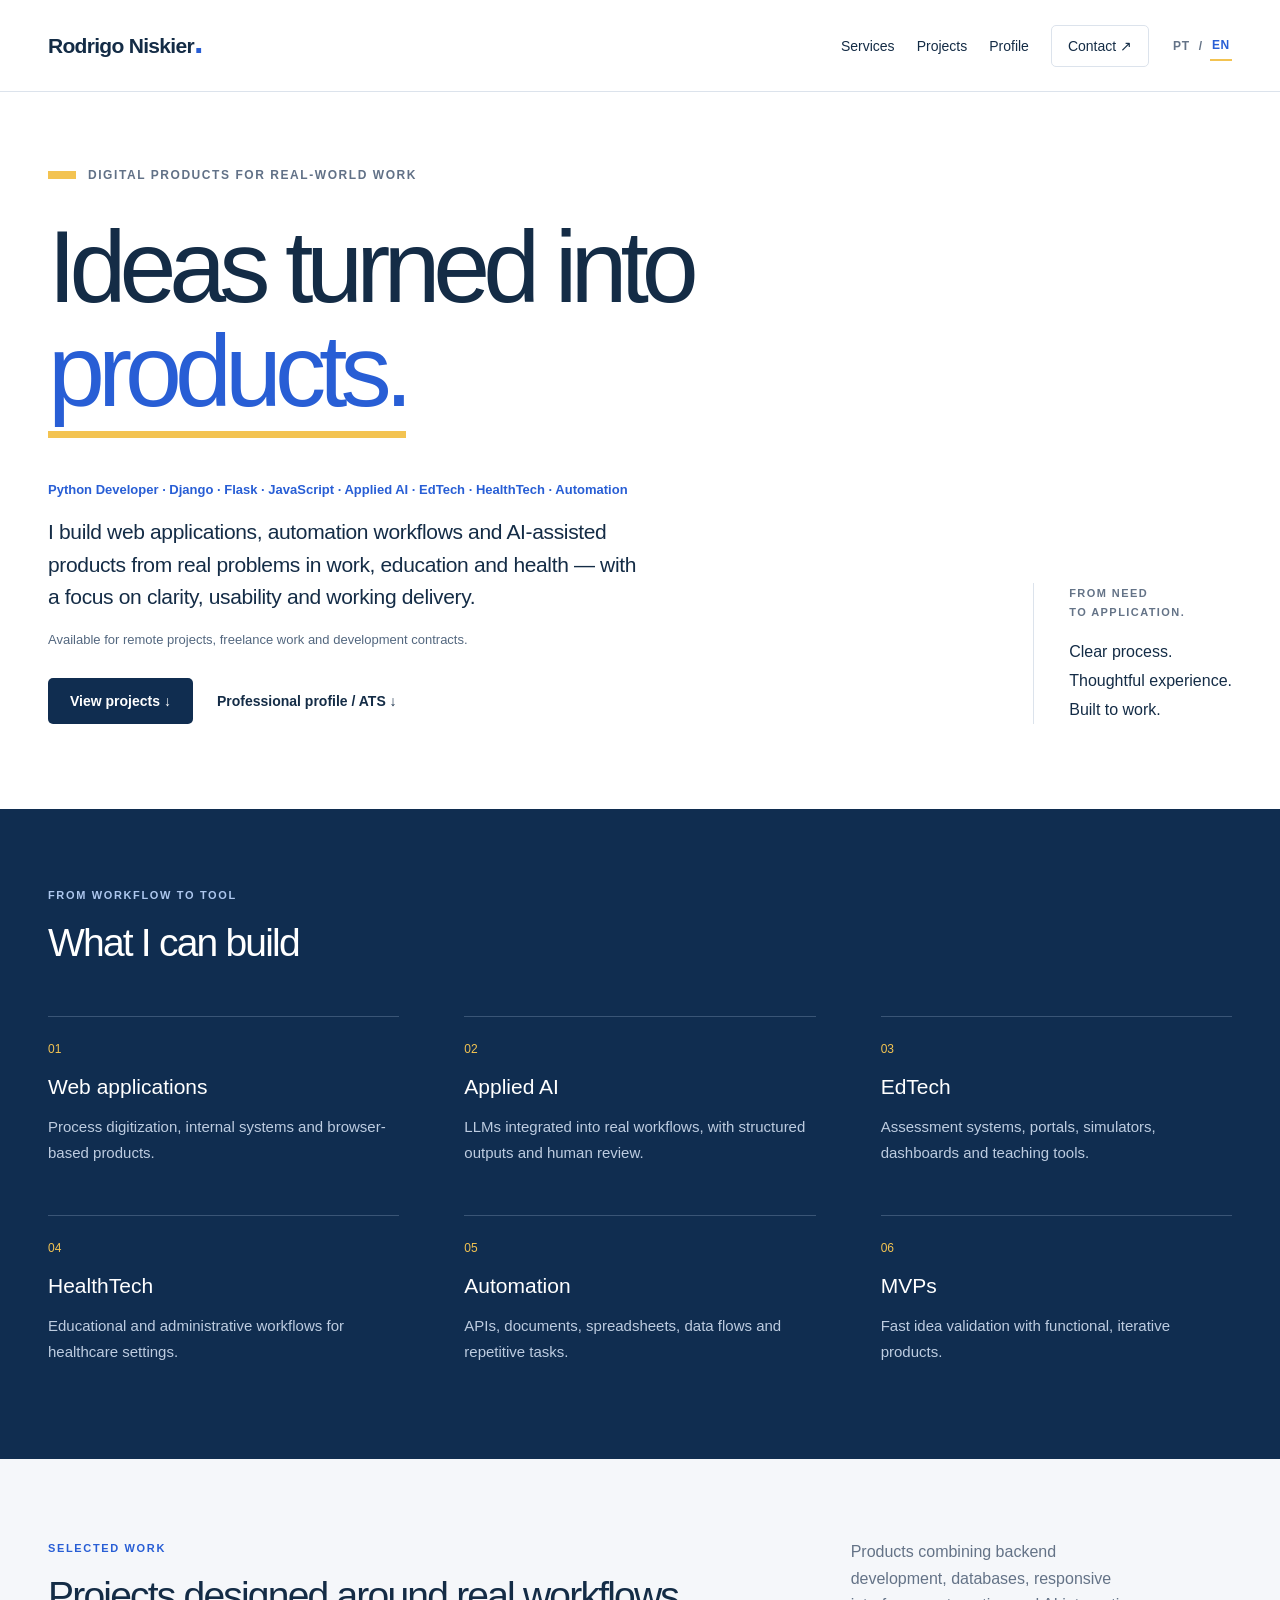
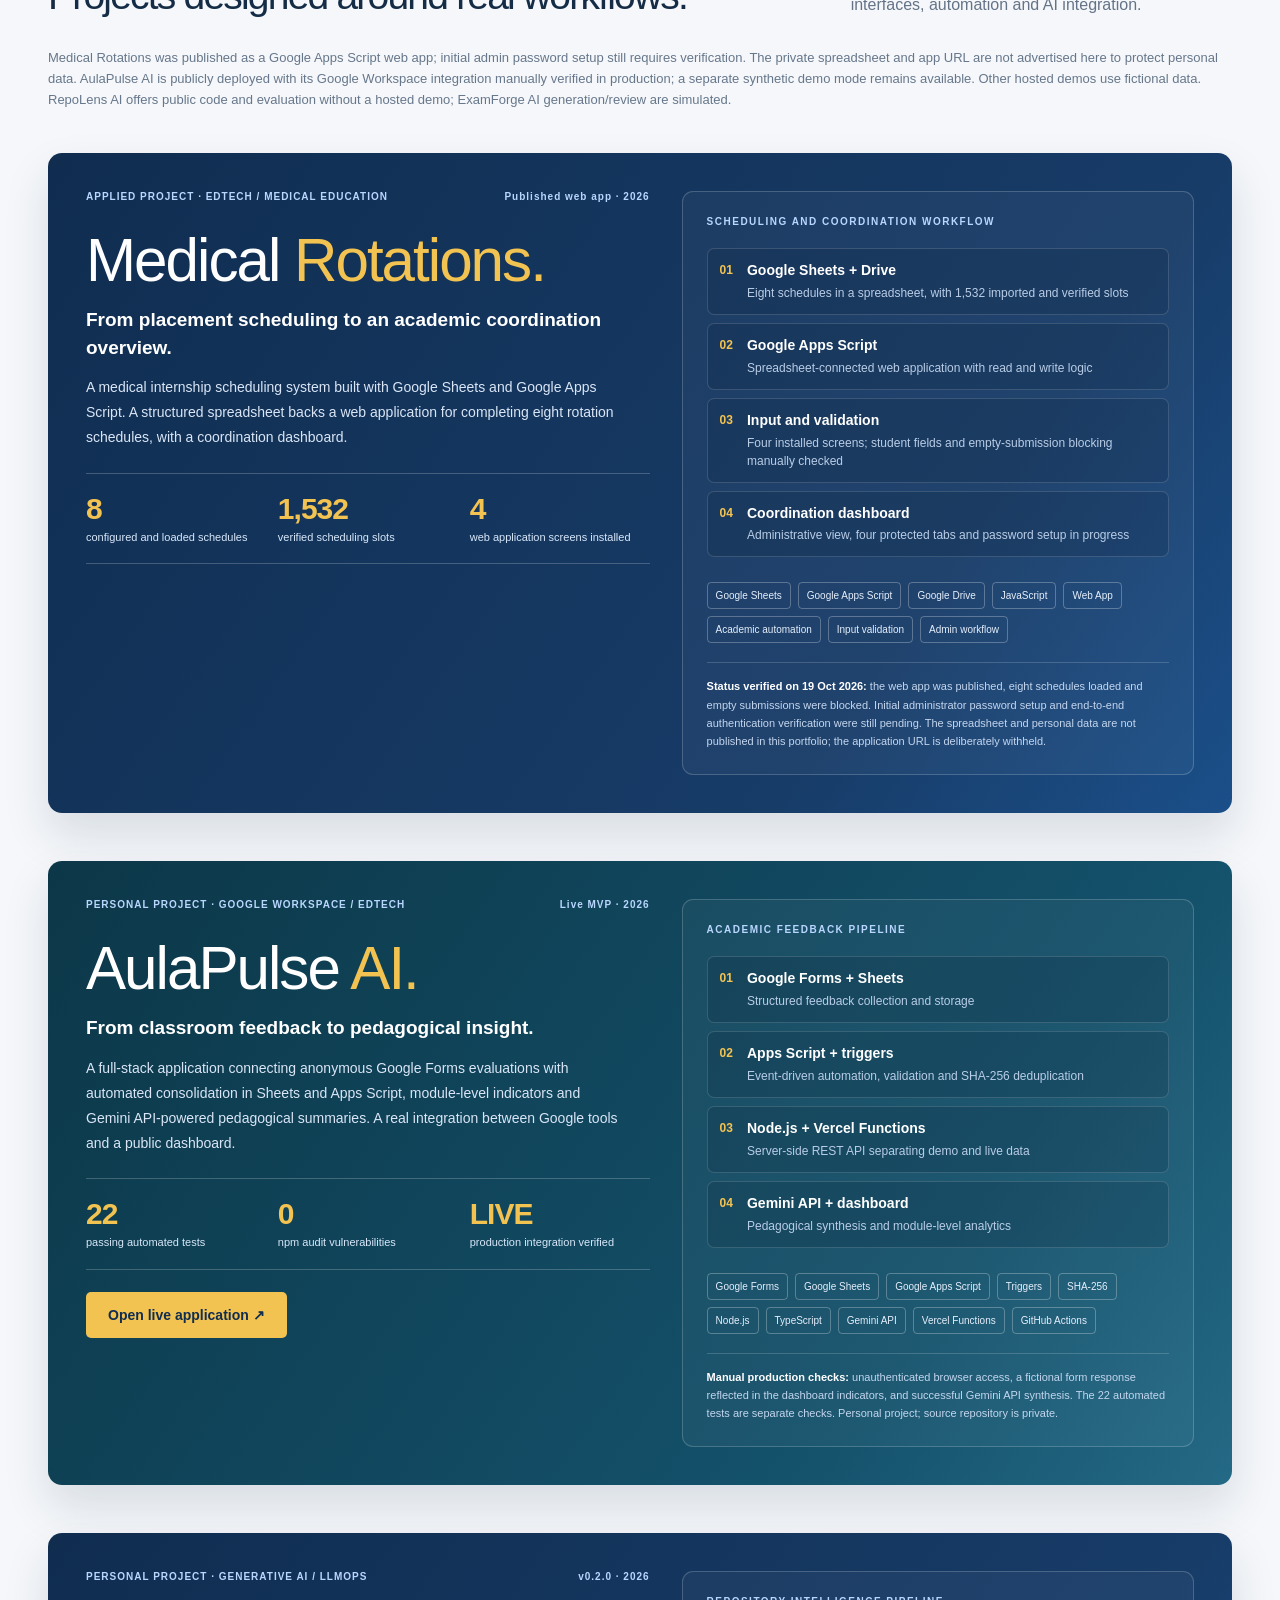
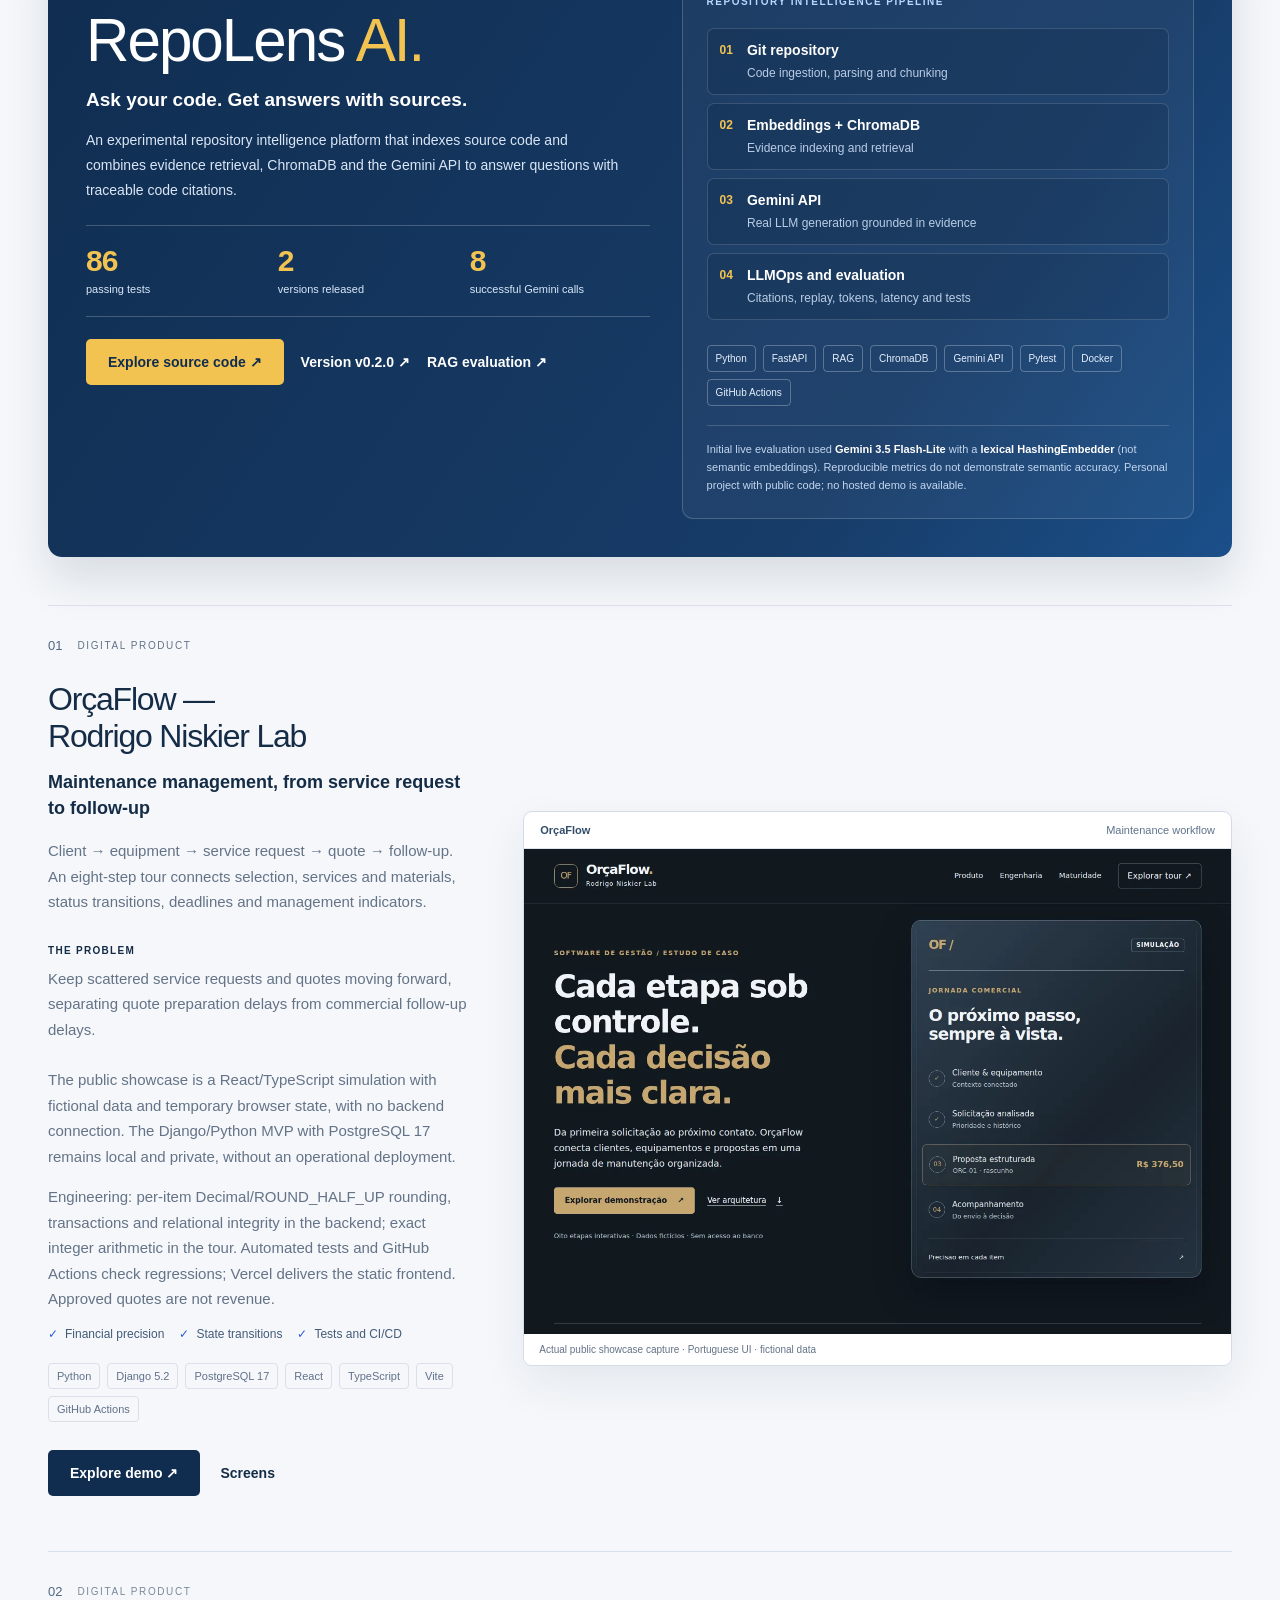
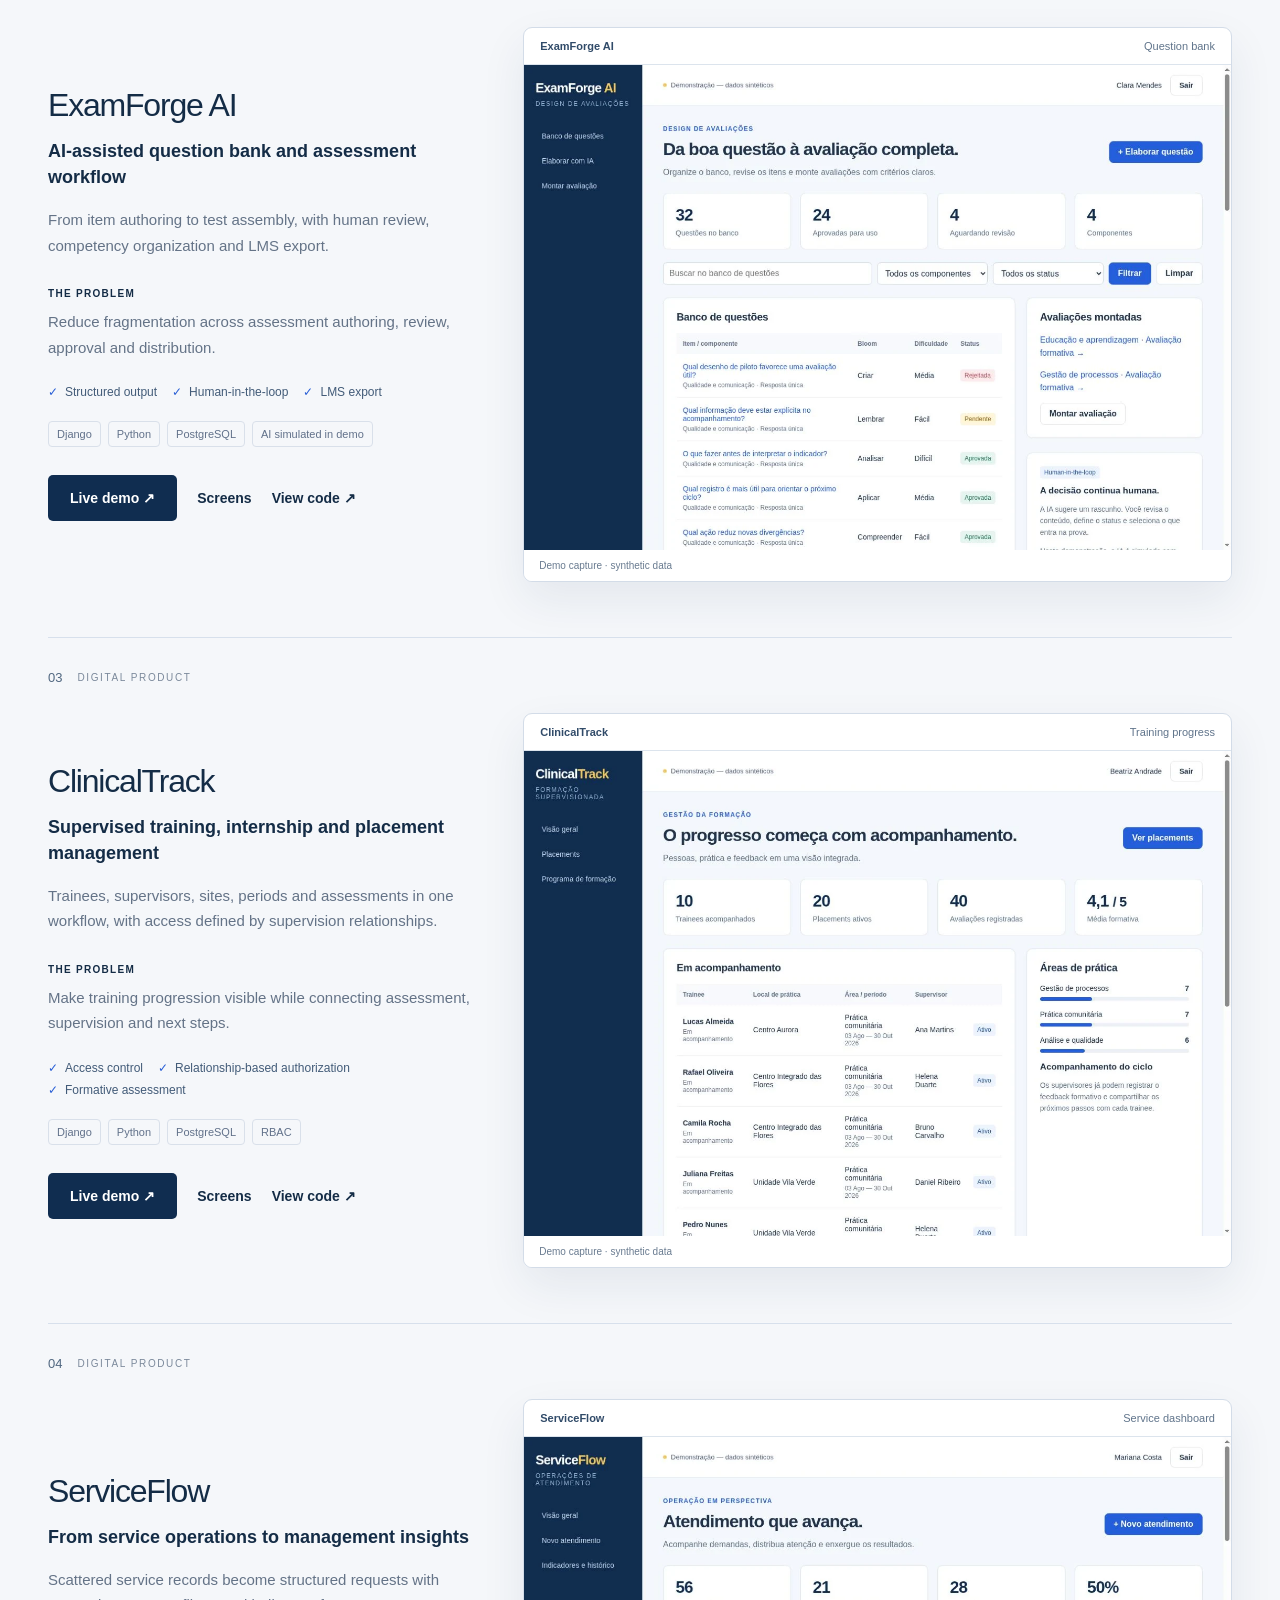
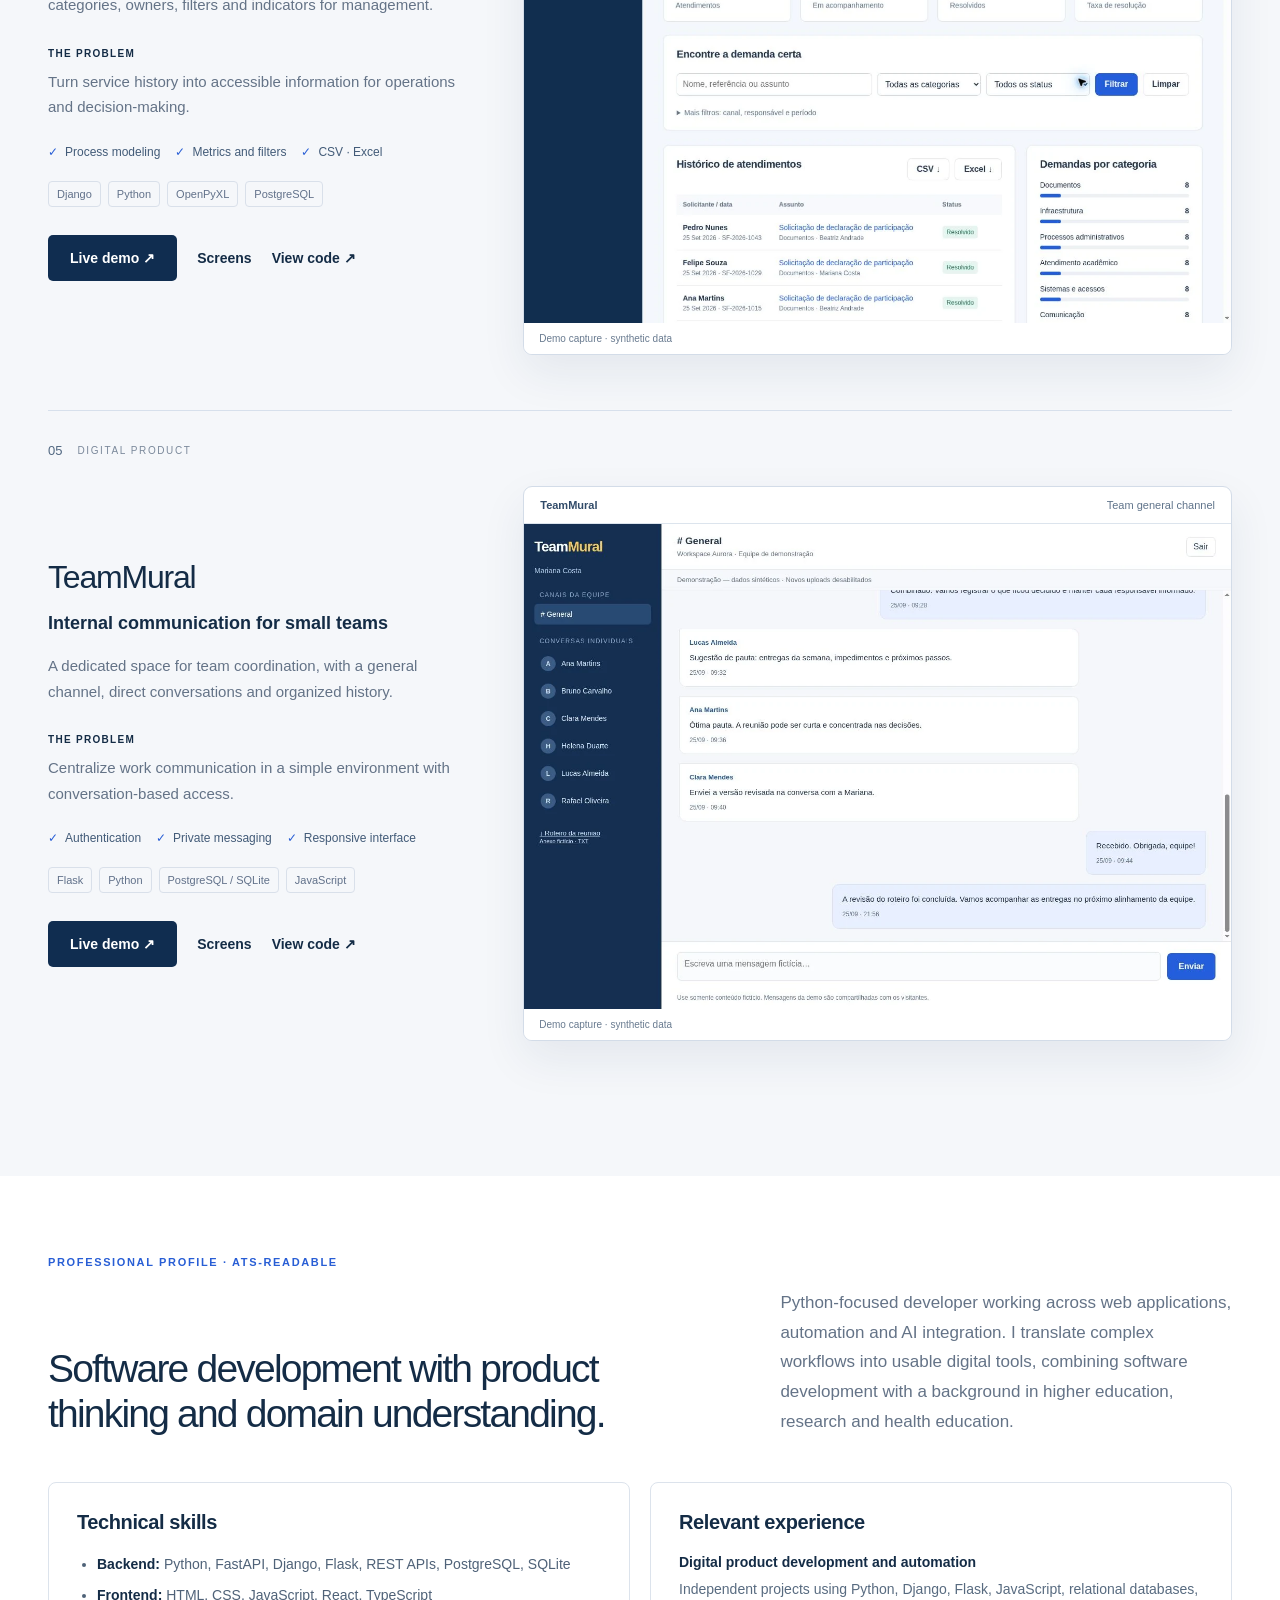
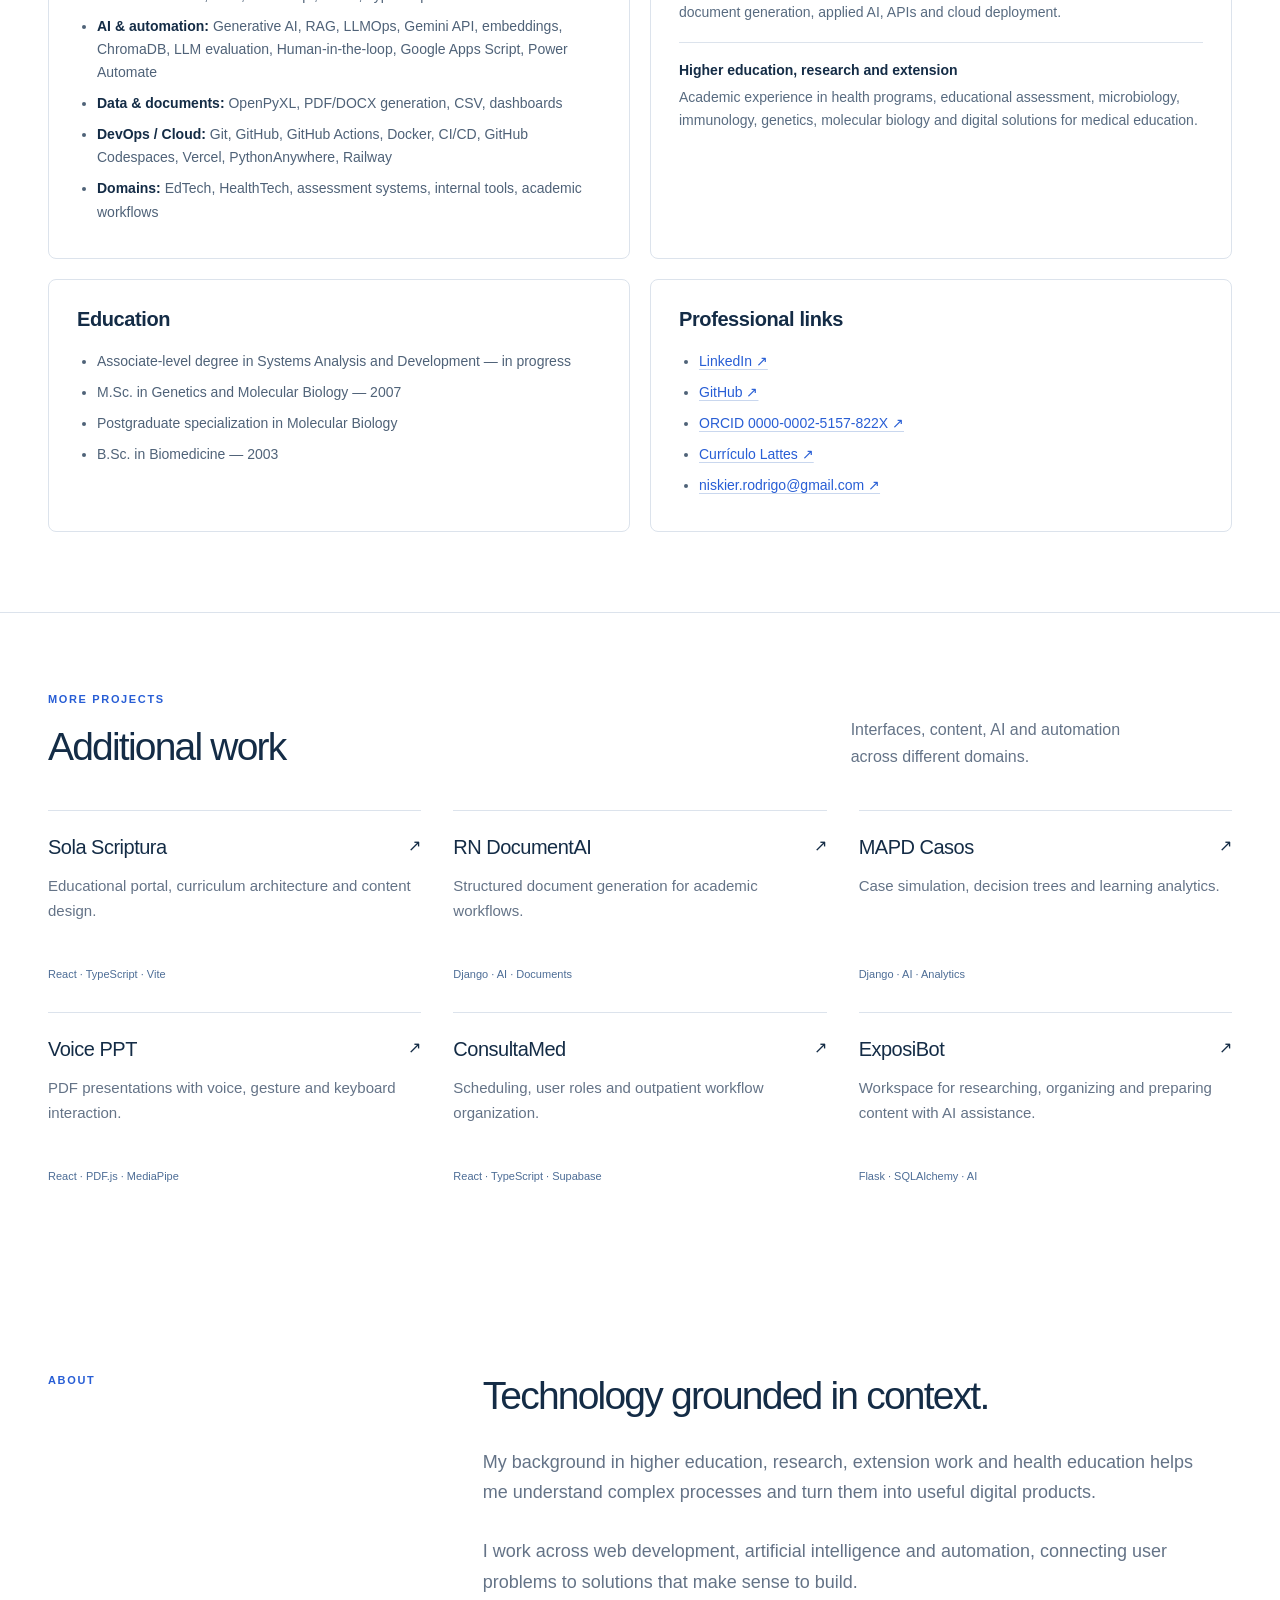
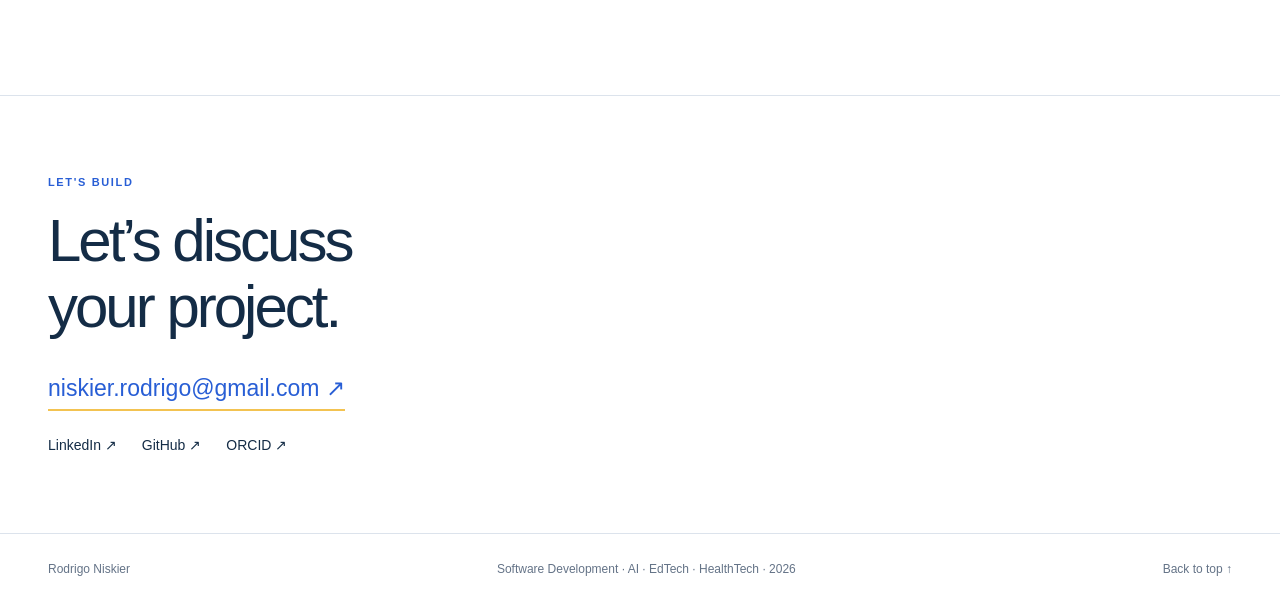
==== commit 1be3200a: "feat(portfolio): showcase medical internship scheduling (en.html)" ====
--- a/en.html
+++ b/en.html
@@ -4,8 +4,8 @@
   <meta charset="utf-8">
   <meta name="viewport" content="width=device-width,initial-scale=1">
   <title>Rodrigo Niskier | Python Developer · AI · EdTech · HealthTech</title>
-  <meta name="description" content="Software, AI and EdTech portfolio: AulaPulse AI with Google Forms, Sheets, Apps Script, Node.js, TypeScript, Gemini API and Vercel Functions; Python, FastAPI and RAG.">
-  <meta name="keywords" content="Python, FastAPI, Django, Flask, RAG, LLMOps, Gemini API, embeddings, ChromaDB, Pytest, Docker, GitHub Actions, JavaScript, React, TypeScript, PostgreSQL, APIs, Google Forms, Google Sheets, Google Apps Script, Vercel Functions, Generative AI, Automation, EdTech, HealthTech">
+  <meta name="description" content="Software portfolio: medical internship scheduling with Google Sheets and Apps Script, academic workflow automation, AulaPulse AI, Python, FastAPI and RAG.">
+  <meta name="keywords" content="Python, FastAPI, Django, Flask, RAG, LLMOps, Gemini API, embeddings, ChromaDB, Pytest, Docker, GitHub Actions, JavaScript, React, TypeScript, PostgreSQL, APIs, Google Forms, Google Sheets, Google Apps Script, Medical Internship Scheduling, Rotation Management, Vercel Functions, Generative AI, Automation, EdTech, HealthTech">
   <meta name="author" content="Rodrigo Niskier">
   <meta property="og:title" content="Rodrigo Niskier | Python Developer and Digital Products">
   <meta property="og:description" content="Web applications, AI and automation for real-world education, health and workplace problems.">
@@ -105,7 +105,31 @@
         </div>
         <p>Products combining backend development, databases, responsive interfaces, automation and AI integration.</p>
       </div>
-      <p class="preview-notice">AulaPulse AI is publicly deployed with its Google Workspace integration manually verified in production; a separate synthetic demo mode remains available. Other hosted demos use fictional data. RepoLens AI offers public code and evaluation without a hosted demo; ExamForge AI generation/review are simulated.</p>
+      <p class="preview-notice">Medical Rotations was published as a Google Apps Script web app; initial admin password setup still requires verification. The private spreadsheet and app URL are not advertised here to protect personal data. AulaPulse AI is publicly deployed with its Google Workspace integration manually verified in production; a separate synthetic demo mode remains available. Other hosted demos use fictional data. RepoLens AI offers public code and evaluation without a hosted demo; ExamForge AI generation/review are simulated.</p>
+      <section class="repolens-spotlight escalas-spotlight" id="escalas-medicina" aria-labelledby="escalas-medicina-title">
+        <div class="repolens-copy">
+          <div class="repolens-topline"><span>APPLIED PROJECT · EDTECH / MEDICAL EDUCATION</span><span>Published web app · 2026</span></div>
+          <h3 id="escalas-medicina-title">Medical <em>Rotations.</em></h3>
+          <p class="repolens-subtitle">From placement scheduling to an academic coordination overview.</p>
+          <p>A medical internship scheduling system built with Google Sheets and Google Apps Script. A structured spreadsheet backs a web application for completing eight rotation schedules, with a coordination dashboard.</p>
+          <div class="repolens-numbers" aria-label="Verified internship scheduling system scope">
+            <div><strong>8</strong><span>configured and loaded schedules</span></div>
+            <div><strong>1,532</strong><span>verified scheduling slots</span></div>
+            <div><strong>4</strong><span>web application screens installed</span></div>
+          </div>
+        </div>
+        <div class="repolens-technical">
+          <p class="repolens-diagram-title">SCHEDULING AND COORDINATION WORKFLOW</p>
+          <ol class="repolens-flow">
+            <li><span>01</span><div><strong>Google Sheets + Drive</strong><small>Eight schedules in a spreadsheet, with 1,532 imported and verified slots</small></div></li>
+            <li><span>02</span><div><strong>Google Apps Script</strong><small>Spreadsheet-connected web application with read and write logic</small></div></li>
+            <li><span>03</span><div><strong>Input and validation</strong><small>Four installed screens; student fields and empty-submission blocking manually checked</small></div></li>
+            <li><span>04</span><div><strong>Coordination dashboard</strong><small>Administrative view, four protected tabs and password setup in progress</small></div></li>
+          </ol>
+          <div class="repolens-tags"><span>Google Sheets</span><span>Google Apps Script</span><span>Google Drive</span><span>JavaScript</span><span>Web App</span><span>Academic automation</span><span>Input validation</span><span>Admin workflow</span></div>
+          <p class="repolens-disclaimer"><strong>Status verified on 19 Oct 2026:</strong> the web app was published, eight schedules loaded and empty submissions were blocked. Initial administrator password setup and end-to-end authentication verification were still pending. The spreadsheet and personal data are not published in this portfolio; the application URL is deliberately withheld.</p>
+        </div>
+      </section>
       <section class="repolens-spotlight aulapulse-spotlight" id="aulapulse" aria-labelledby="aulapulse-title">
         <div class="repolens-copy">
           <div class="repolens-topline"><span>PERSONAL PROJECT · GOOGLE WORKSPACE / EDTECH</span><span>Live MVP · 2026</span></div>
--- a/style.css
+++ b/style.css
@@ -86,3 +86,7 @@
 .repolens-disclaimer strong{color:#fff;font-weight:600}
 @media(max-width:920px){.repolens-spotlight{grid-template-columns:1fr;gap:25px;padding:30px}.repolens-technical{padding:22px}}
 @media(max-width:480px){.repolens-spotlight{padding:22px;border-radius:9px}.repolens-numbers{gap:8px}.repolens-numbers strong{font-size:25px}.repolens-numbers span{font-size:10px}.repolens-spotlight h3{letter-spacing:-1px}.repolens-spotlight .primary{width:100%;justify-content:center}.repolens-spotlight .case-actions{align-items:flex-start}}
+
+/* AulaPulse AI: distinct accent within the established accessible spotlight pattern. */
+.aulapulse-spotlight{background:linear-gradient(125deg,#0c3748 0%,#14516b 72%,#246985 100%)}
+.aulapulse-spotlight .repolens-numbers strong{font-size:clamp(22px,3vw,30px)}
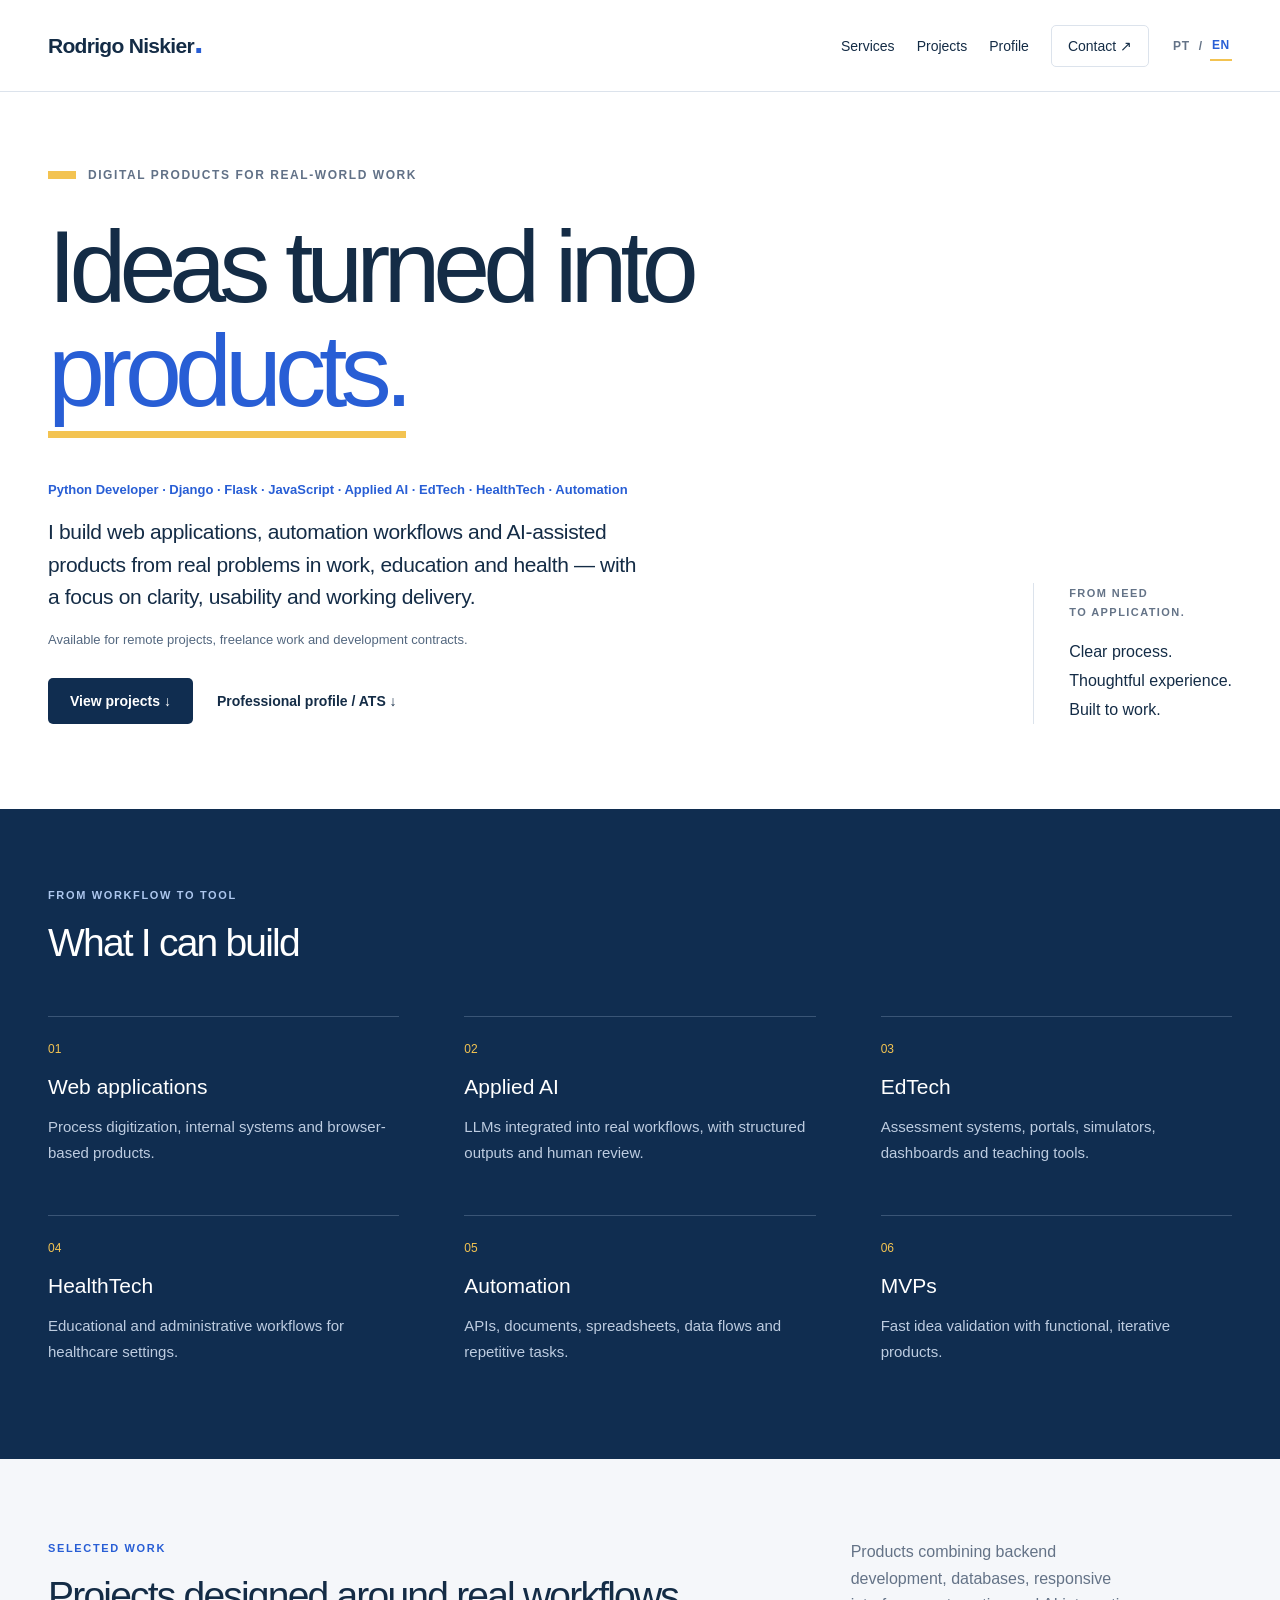
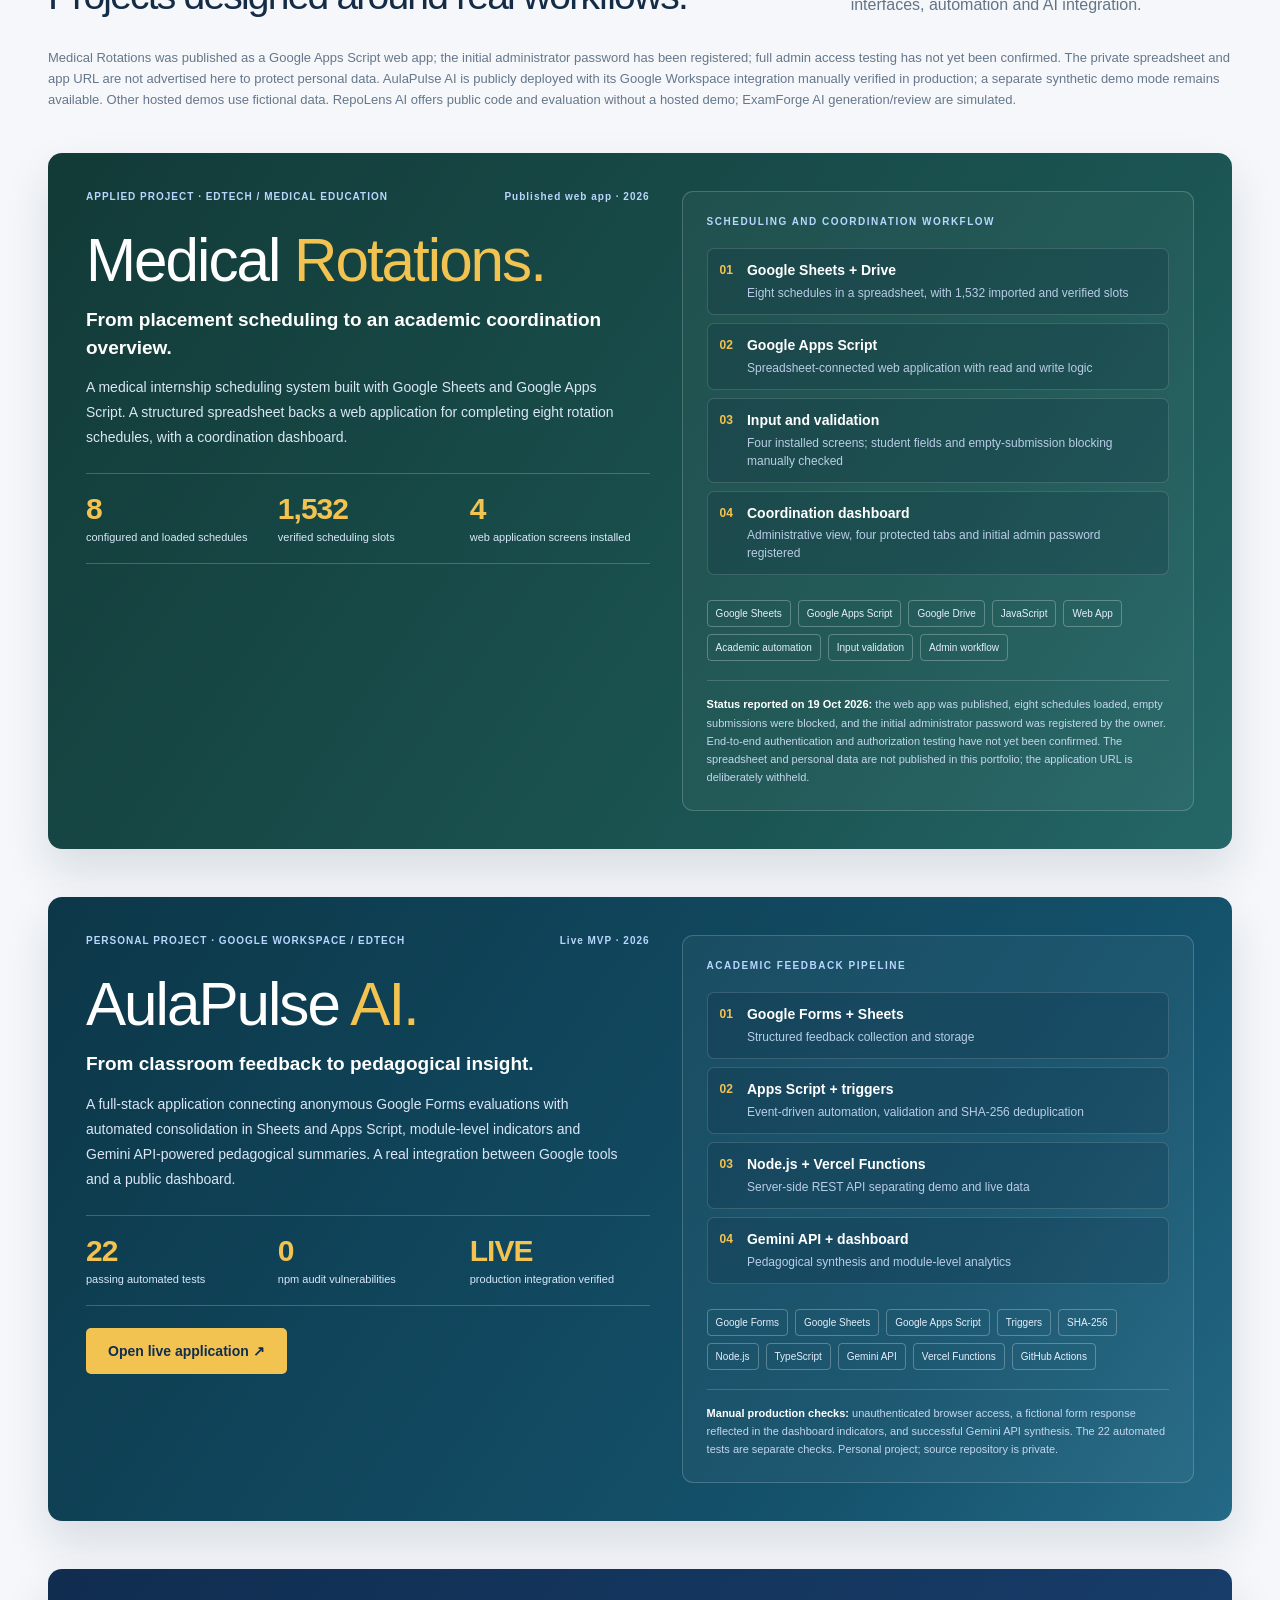
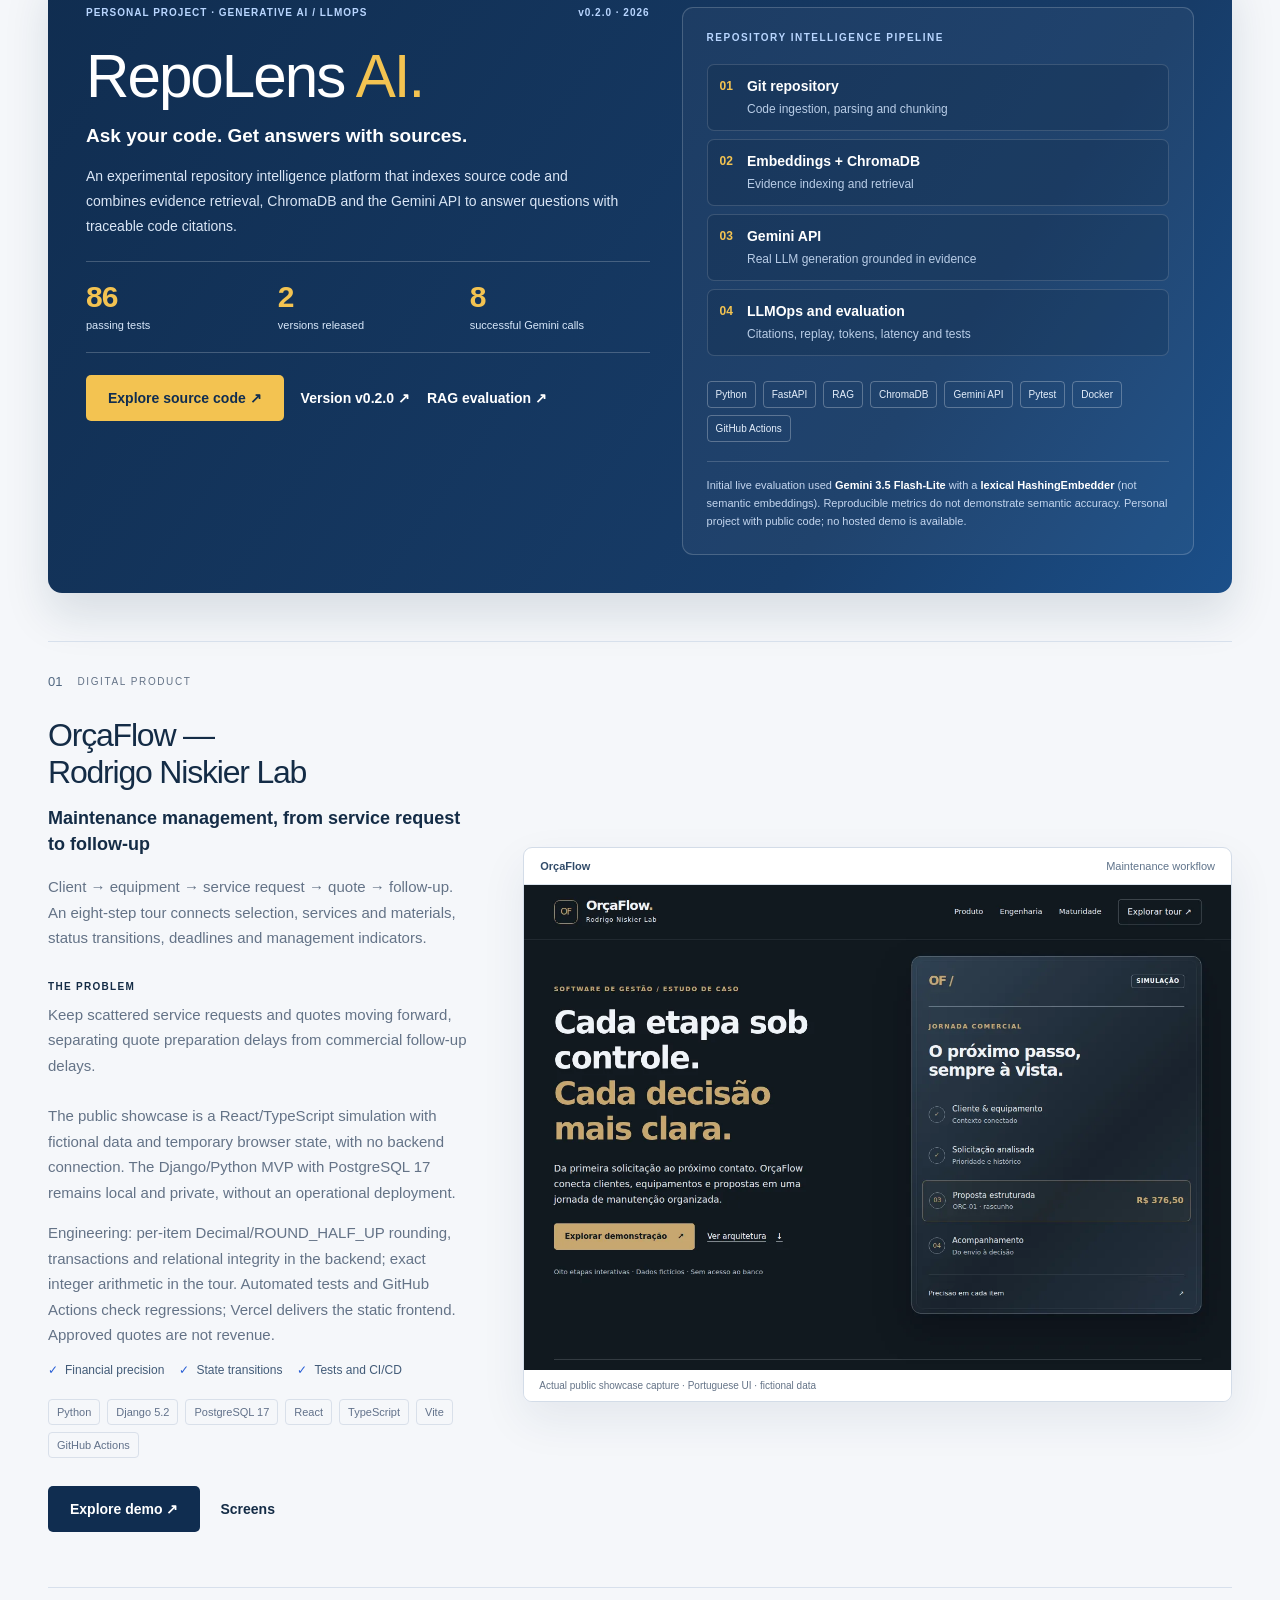
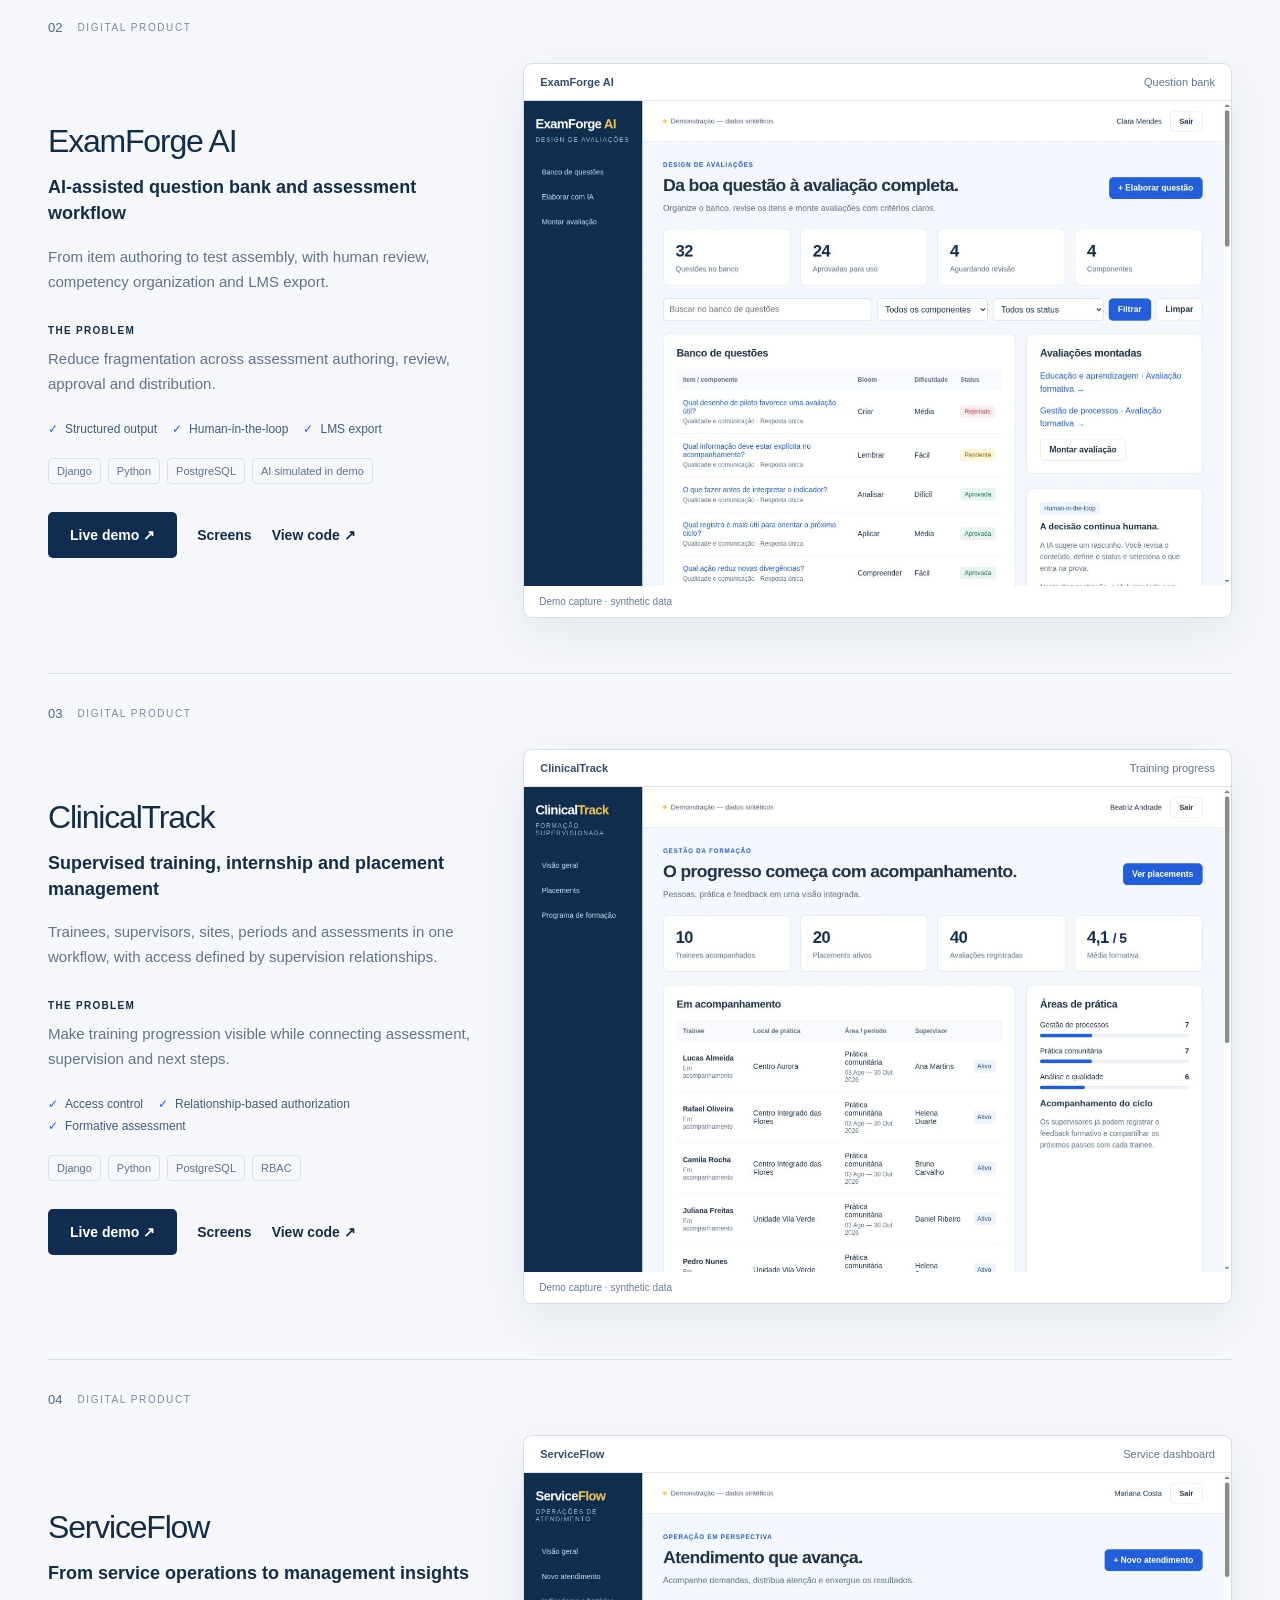
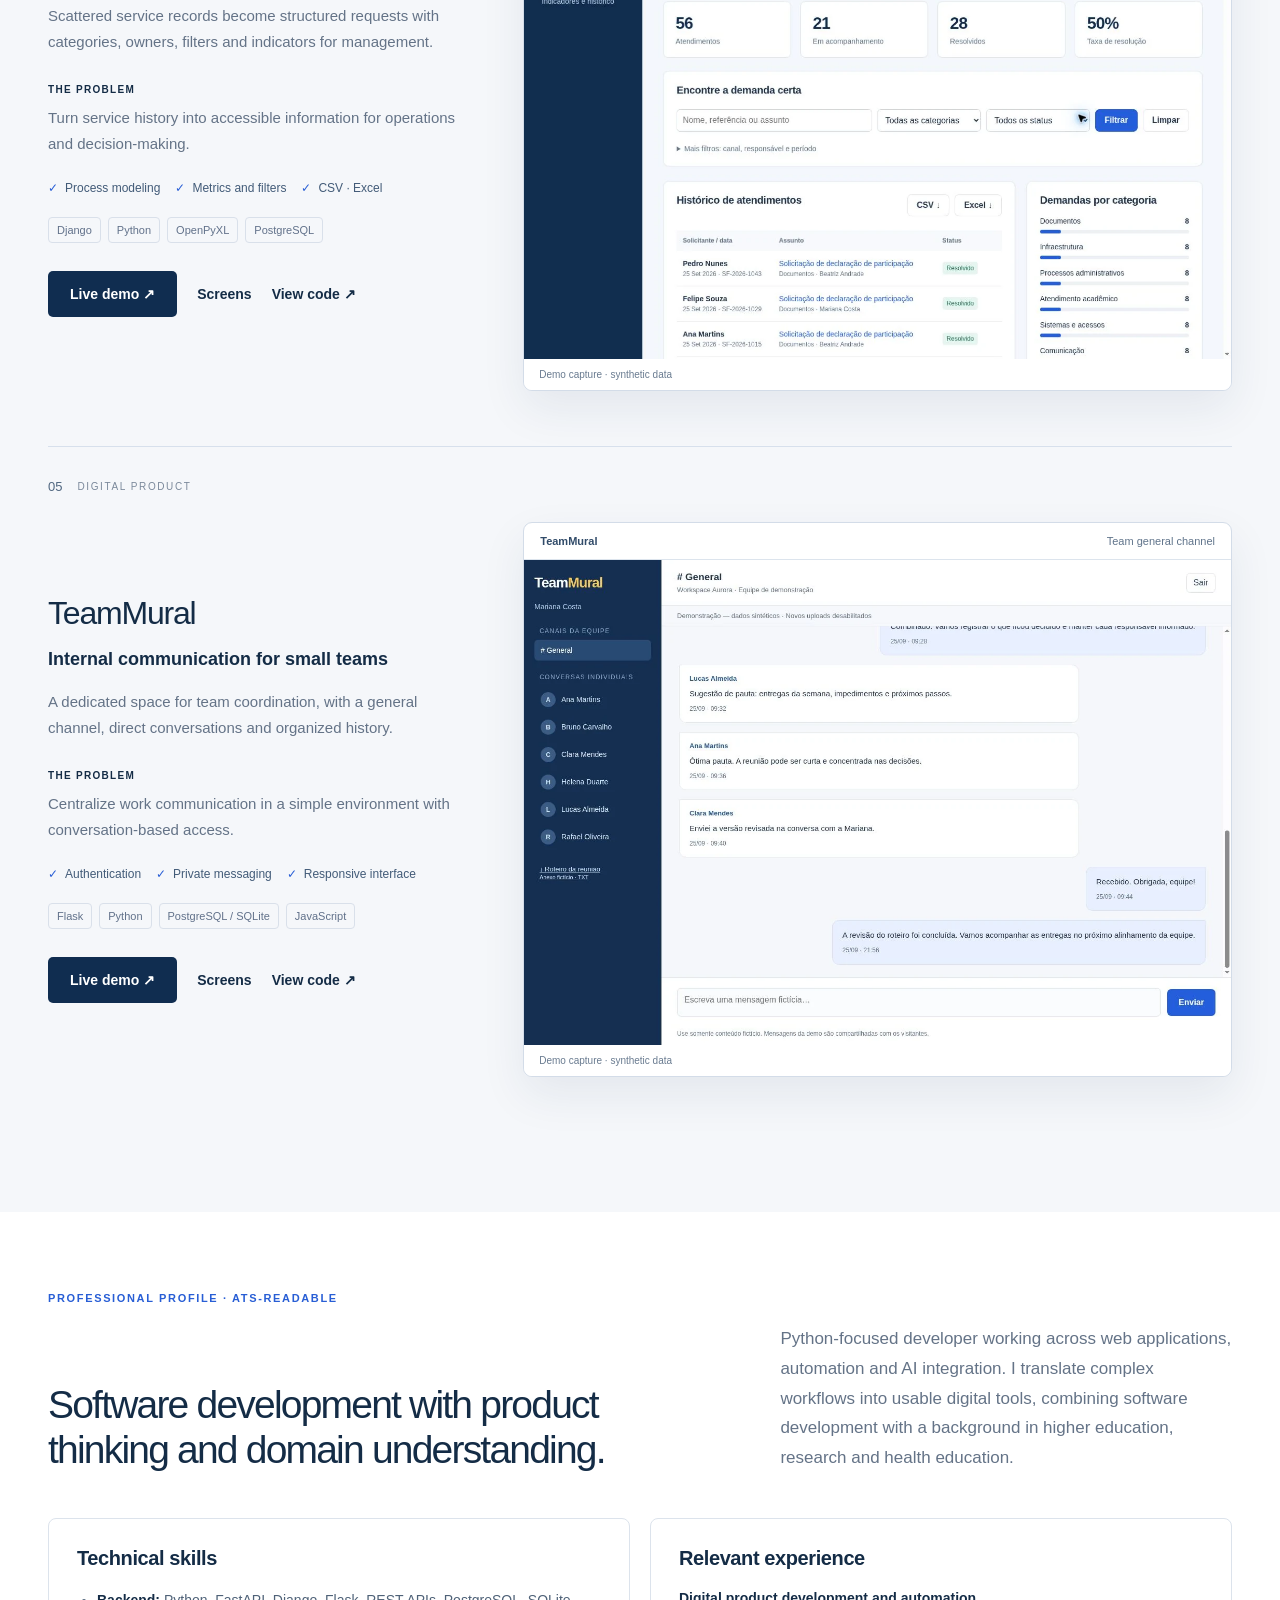
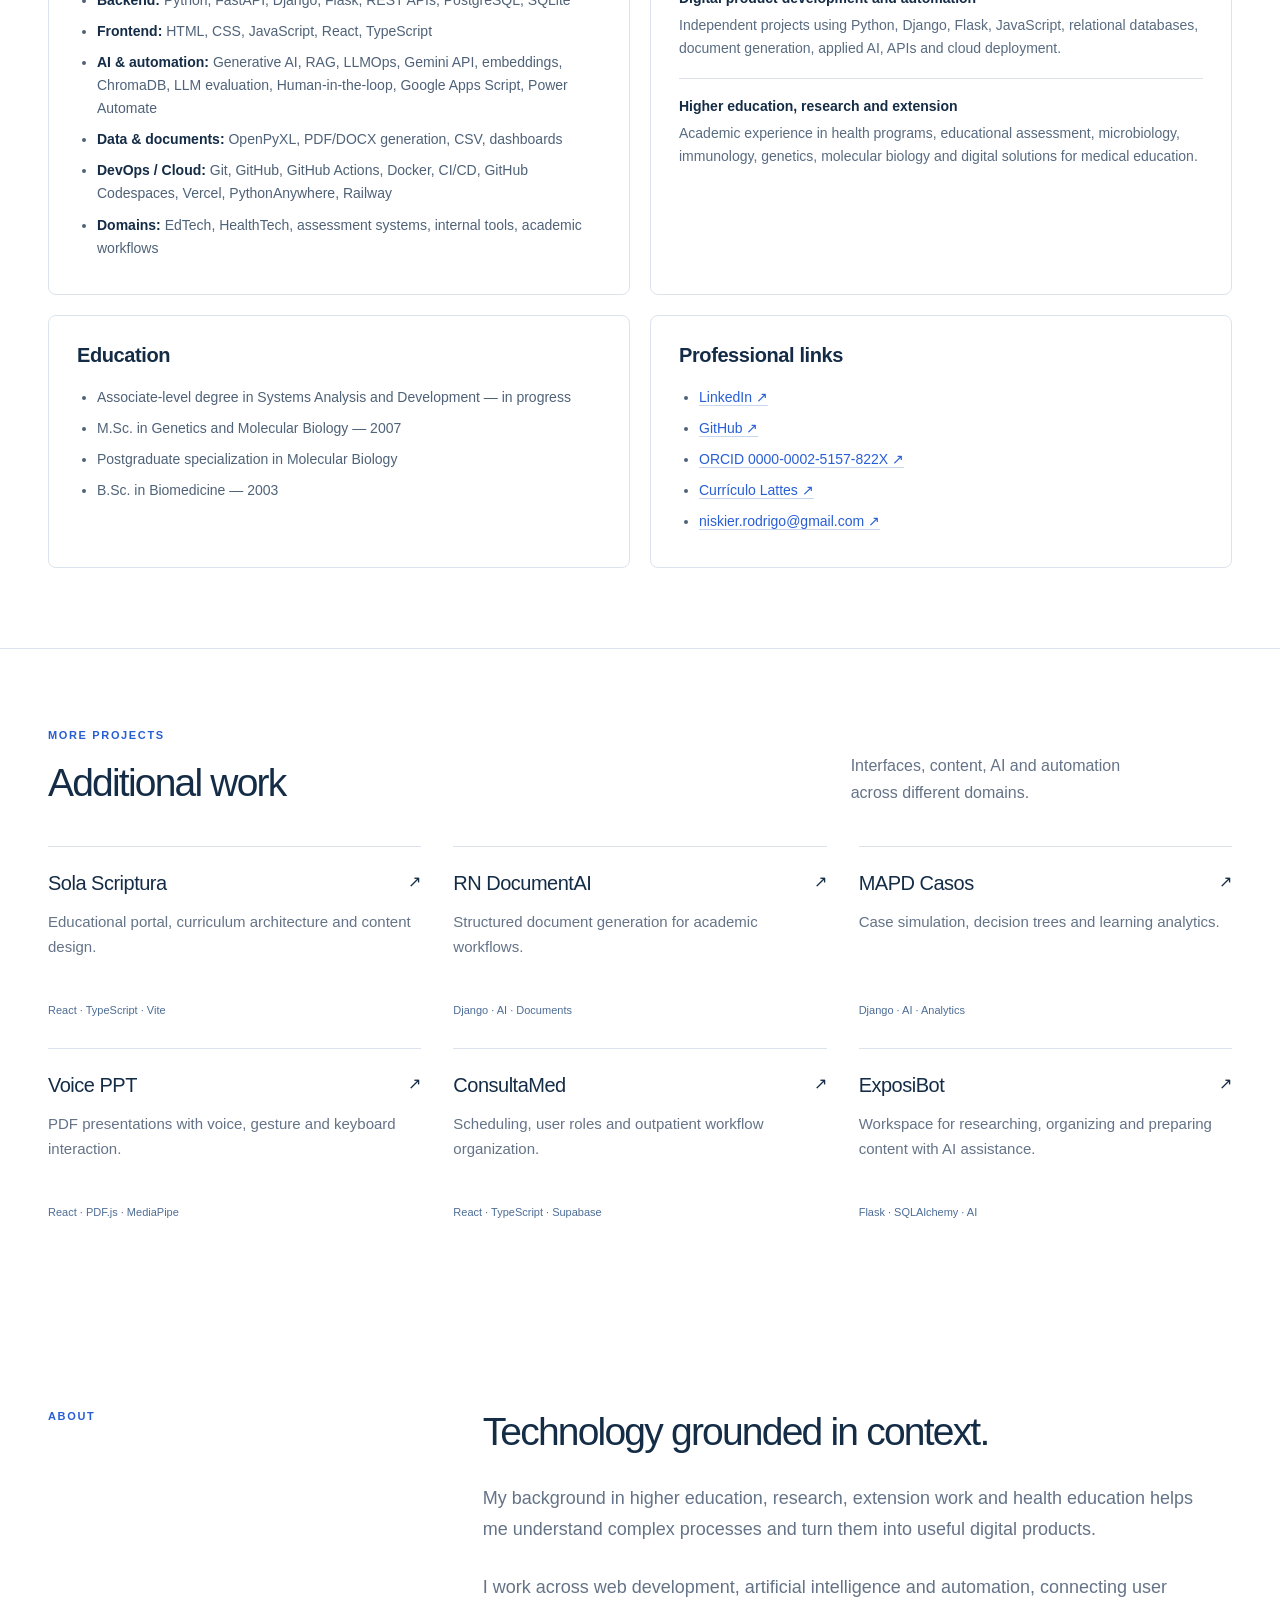
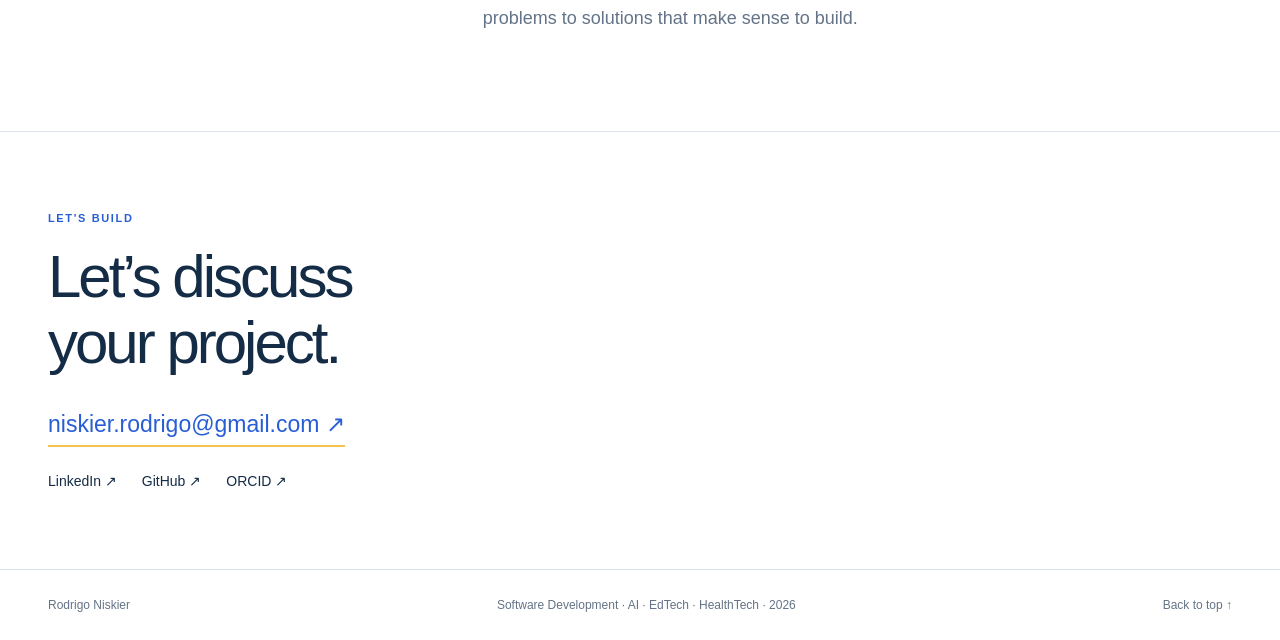
==== commit f0ce2d28: "fix(portfolio): update administrator password status in en.html" ====
--- a/en.html
+++ b/en.html
@@ -105,7 +105,7 @@
         </div>
         <p>Products combining backend development, databases, responsive interfaces, automation and AI integration.</p>
       </div>
-      <p class="preview-notice">Medical Rotations was published as a Google Apps Script web app; initial admin password setup still requires verification. The private spreadsheet and app URL are not advertised here to protect personal data. AulaPulse AI is publicly deployed with its Google Workspace integration manually verified in production; a separate synthetic demo mode remains available. Other hosted demos use fictional data. RepoLens AI offers public code and evaluation without a hosted demo; ExamForge AI generation/review are simulated.</p>
+      <p class="preview-notice">Medical Rotations was published as a Google Apps Script web app; the initial administrator password has been registered; full admin access testing has not yet been confirmed. The private spreadsheet and app URL are not advertised here to protect personal data. AulaPulse AI is publicly deployed with its Google Workspace integration manually verified in production; a separate synthetic demo mode remains available. Other hosted demos use fictional data. RepoLens AI offers public code and evaluation without a hosted demo; ExamForge AI generation/review are simulated.</p>
       <section class="repolens-spotlight escalas-spotlight" id="escalas-medicina" aria-labelledby="escalas-medicina-title">
         <div class="repolens-copy">
           <div class="repolens-topline"><span>APPLIED PROJECT · EDTECH / MEDICAL EDUCATION</span><span>Published web app · 2026</span></div>
@@ -124,10 +124,10 @@
             <li><span>01</span><div><strong>Google Sheets + Drive</strong><small>Eight schedules in a spreadsheet, with 1,532 imported and verified slots</small></div></li>
             <li><span>02</span><div><strong>Google Apps Script</strong><small>Spreadsheet-connected web application with read and write logic</small></div></li>
             <li><span>03</span><div><strong>Input and validation</strong><small>Four installed screens; student fields and empty-submission blocking manually checked</small></div></li>
-            <li><span>04</span><div><strong>Coordination dashboard</strong><small>Administrative view, four protected tabs and password setup in progress</small></div></li>
+            <li><span>04</span><div><strong>Coordination dashboard</strong><small>Administrative view, four protected tabs and initial admin password registered</small></div></li>
           </ol>
           <div class="repolens-tags"><span>Google Sheets</span><span>Google Apps Script</span><span>Google Drive</span><span>JavaScript</span><span>Web App</span><span>Academic automation</span><span>Input validation</span><span>Admin workflow</span></div>
-          <p class="repolens-disclaimer"><strong>Status verified on 19 Oct 2026:</strong> the web app was published, eight schedules loaded and empty submissions were blocked. Initial administrator password setup and end-to-end authentication verification were still pending. The spreadsheet and personal data are not published in this portfolio; the application URL is deliberately withheld.</p>
+          <p class="repolens-disclaimer"><strong>Status reported on 19 Oct 2026:</strong> the web app was published, eight schedules loaded, empty submissions were blocked, and the initial administrator password was registered by the owner. End-to-end authentication and authorization testing have not yet been confirmed. The spreadsheet and personal data are not published in this portfolio; the application URL is deliberately withheld.</p>
         </div>
       </section>
       <section class="repolens-spotlight aulapulse-spotlight" id="aulapulse" aria-labelledby="aulapulse-title">
--- a/style.css
+++ b/style.css
@@ -90,3 +90,7 @@
 /* AulaPulse AI: distinct accent within the established accessible spotlight pattern. */
 .aulapulse-spotlight{background:linear-gradient(125deg,#0c3748 0%,#14516b 72%,#246985 100%)}
 .aulapulse-spotlight .repolens-numbers strong{font-size:clamp(22px,3vw,30px)}
+
+/* Medical internship scheduling: privacy-conscious, text-first case. */
+.escalas-spotlight{background:linear-gradient(125deg,#123a37 0%,#1b5553 70%,#256768 100%)}
+.escalas-spotlight .repolens-numbers strong{font-size:clamp(22px,3vw,30px)}
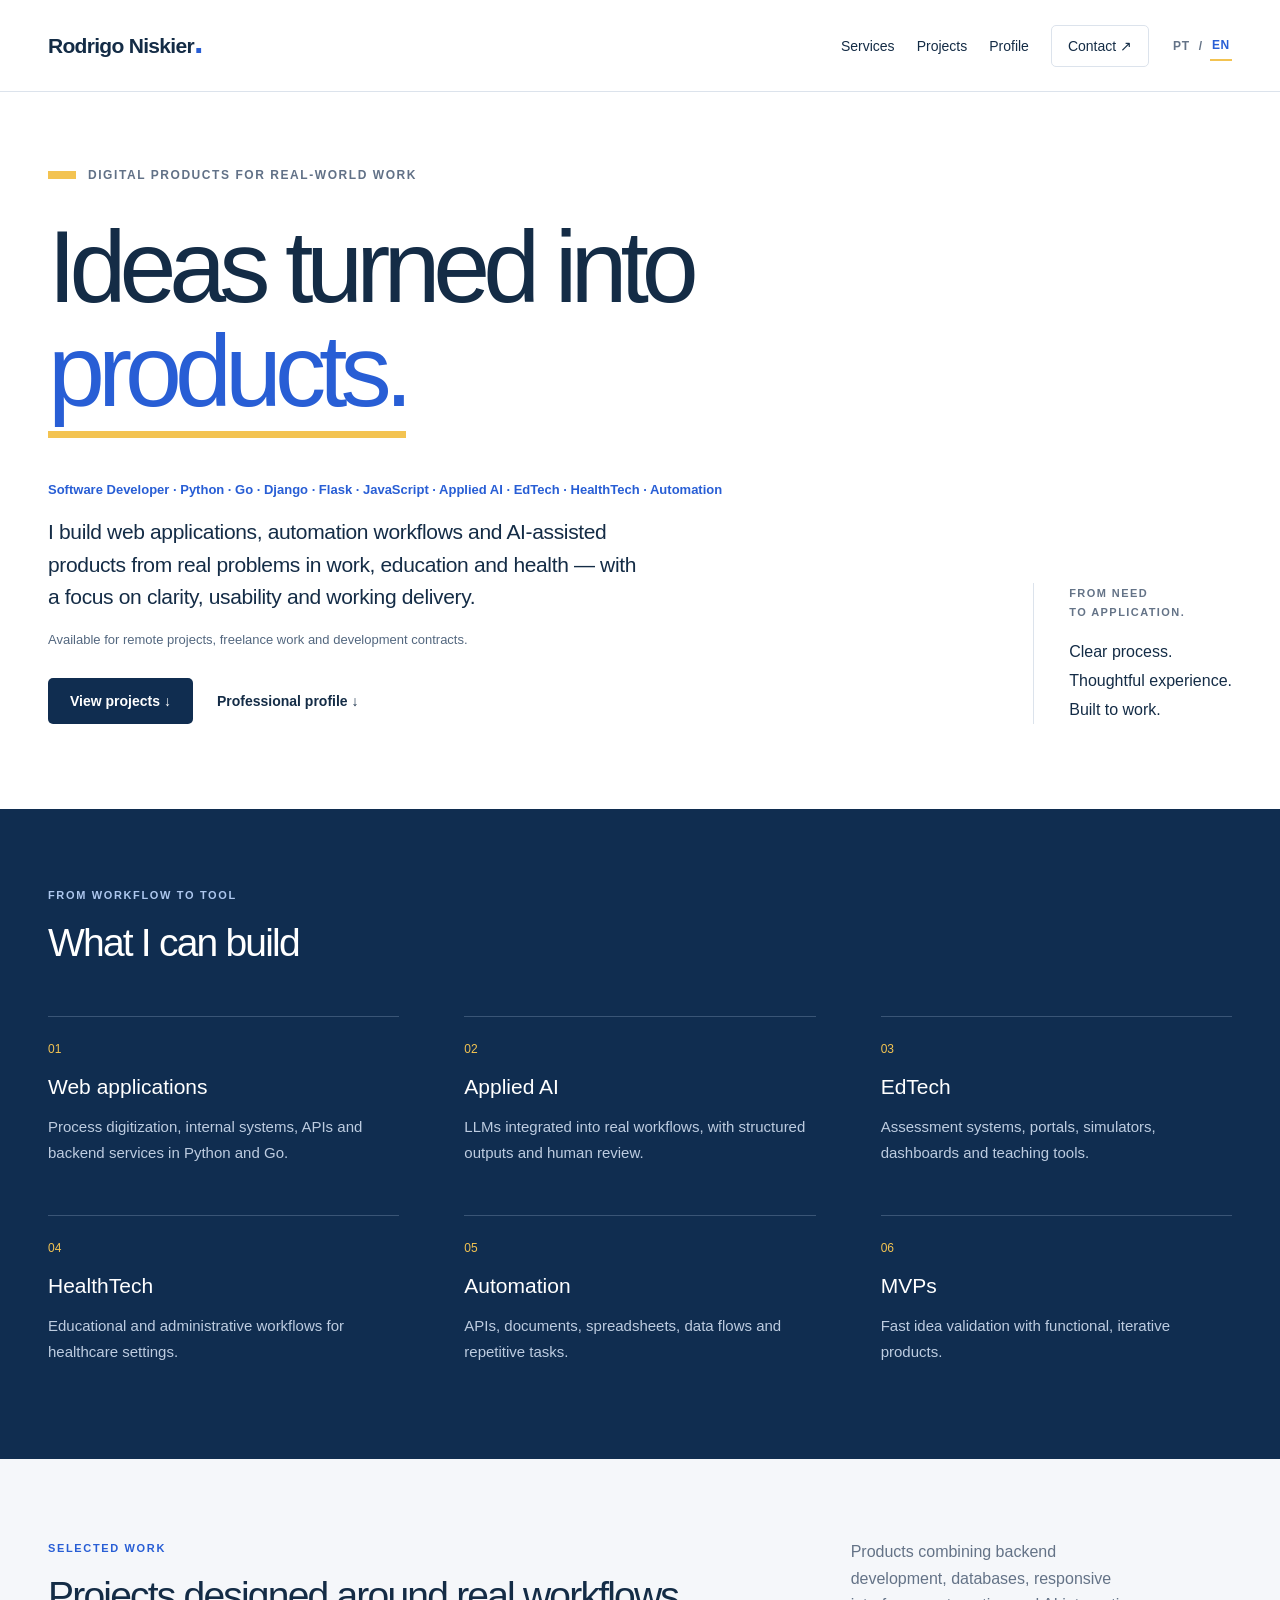
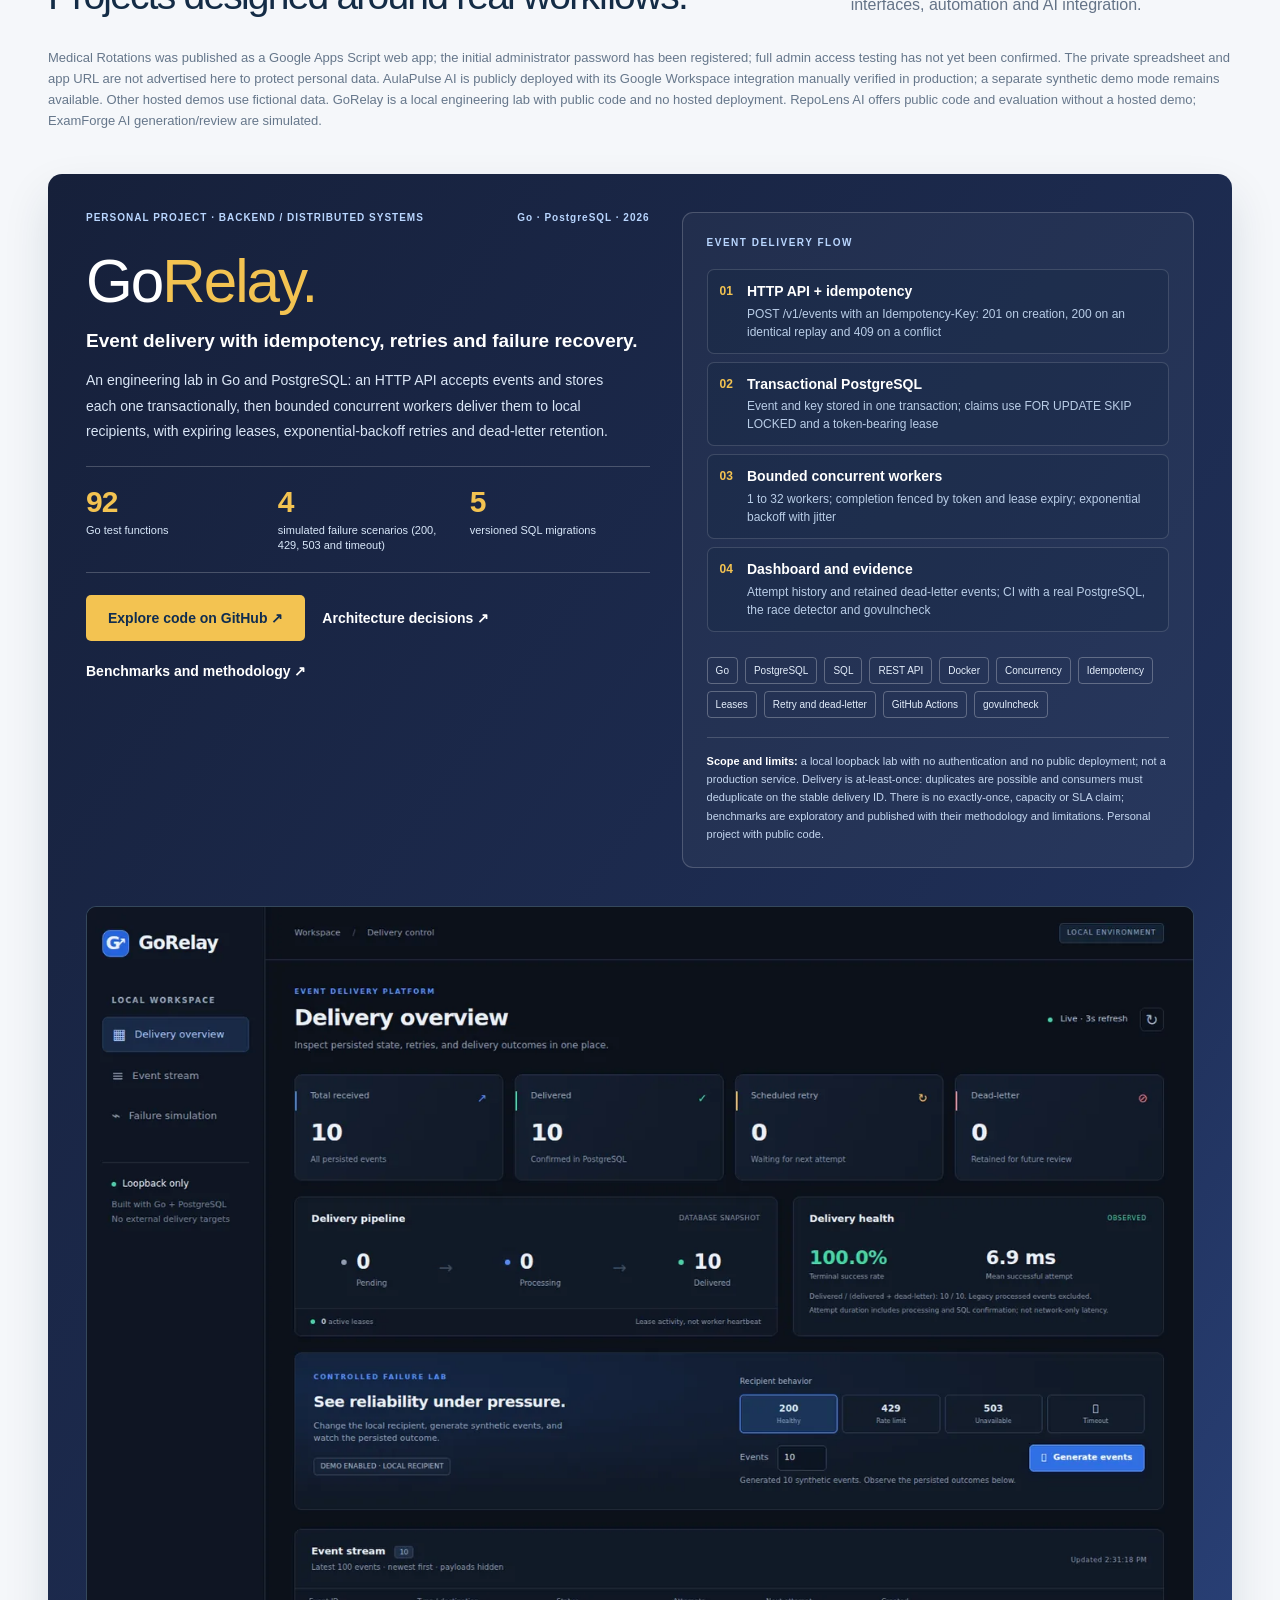
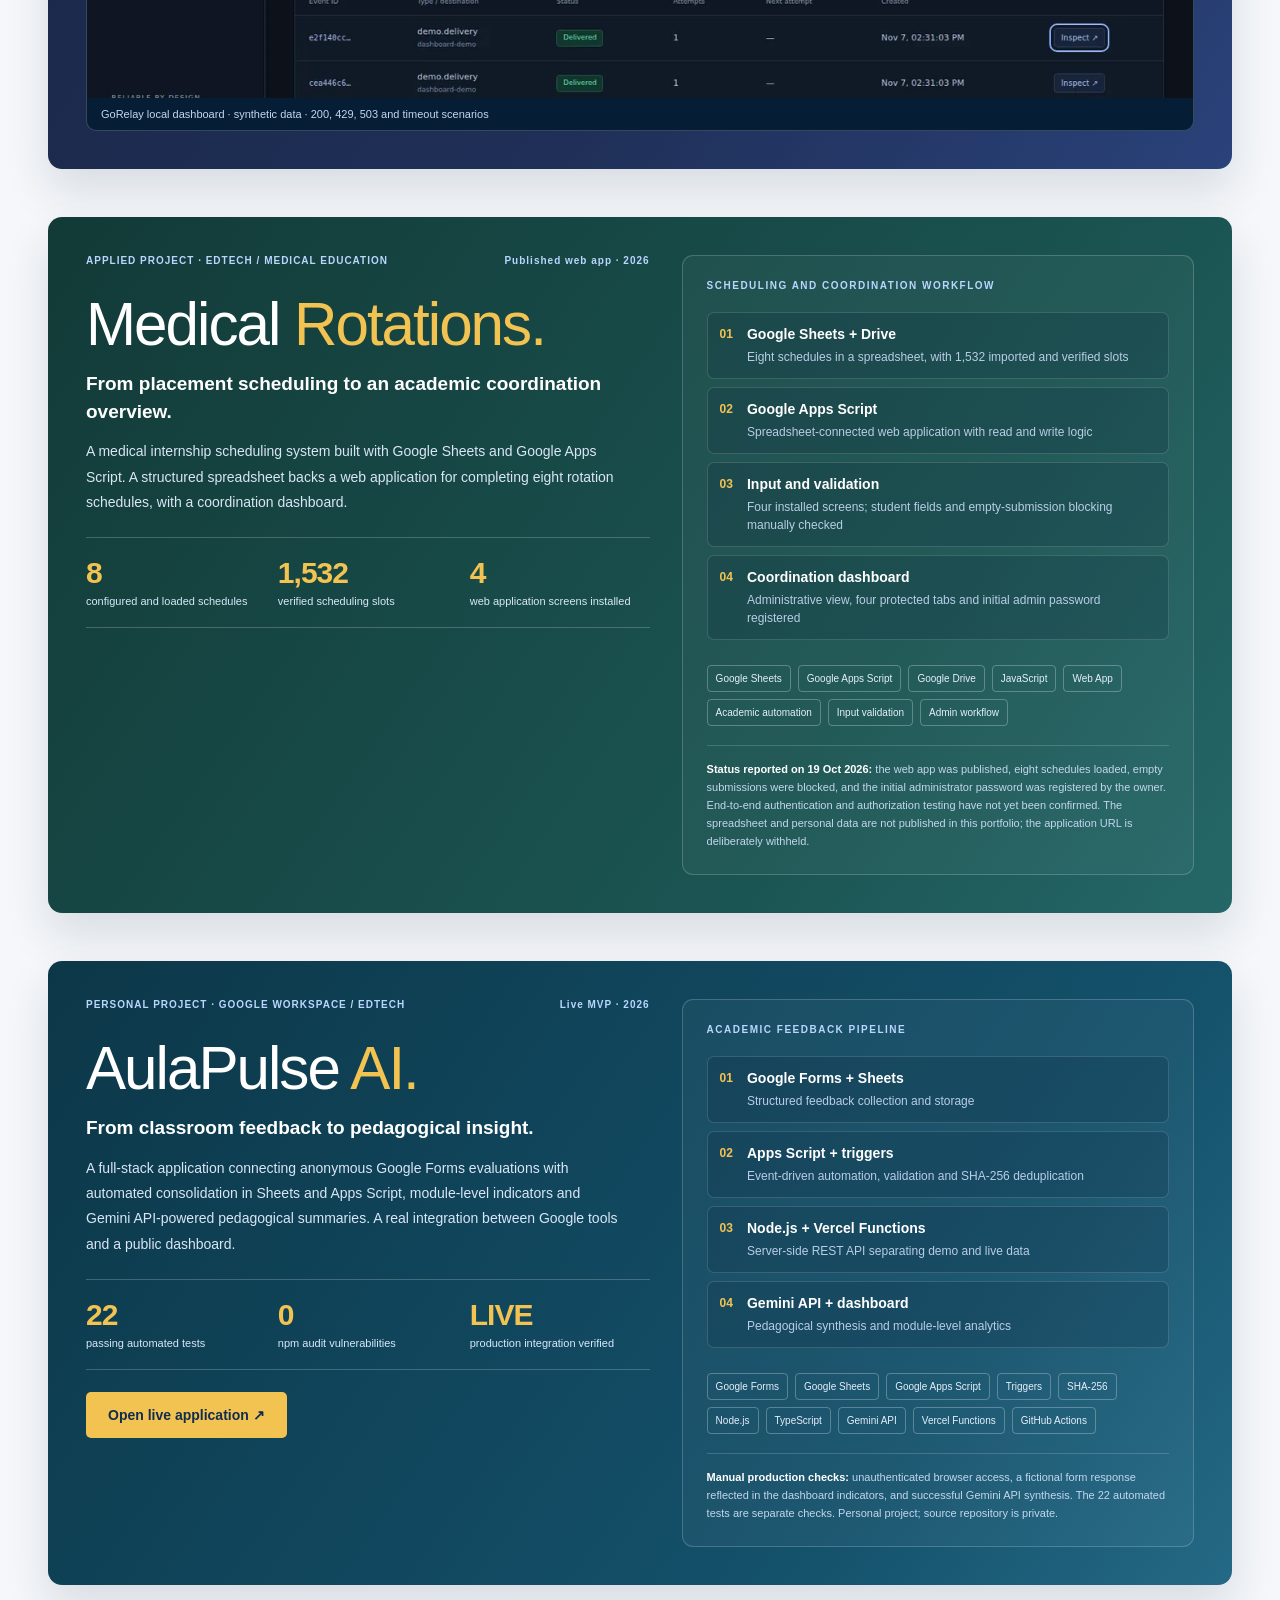
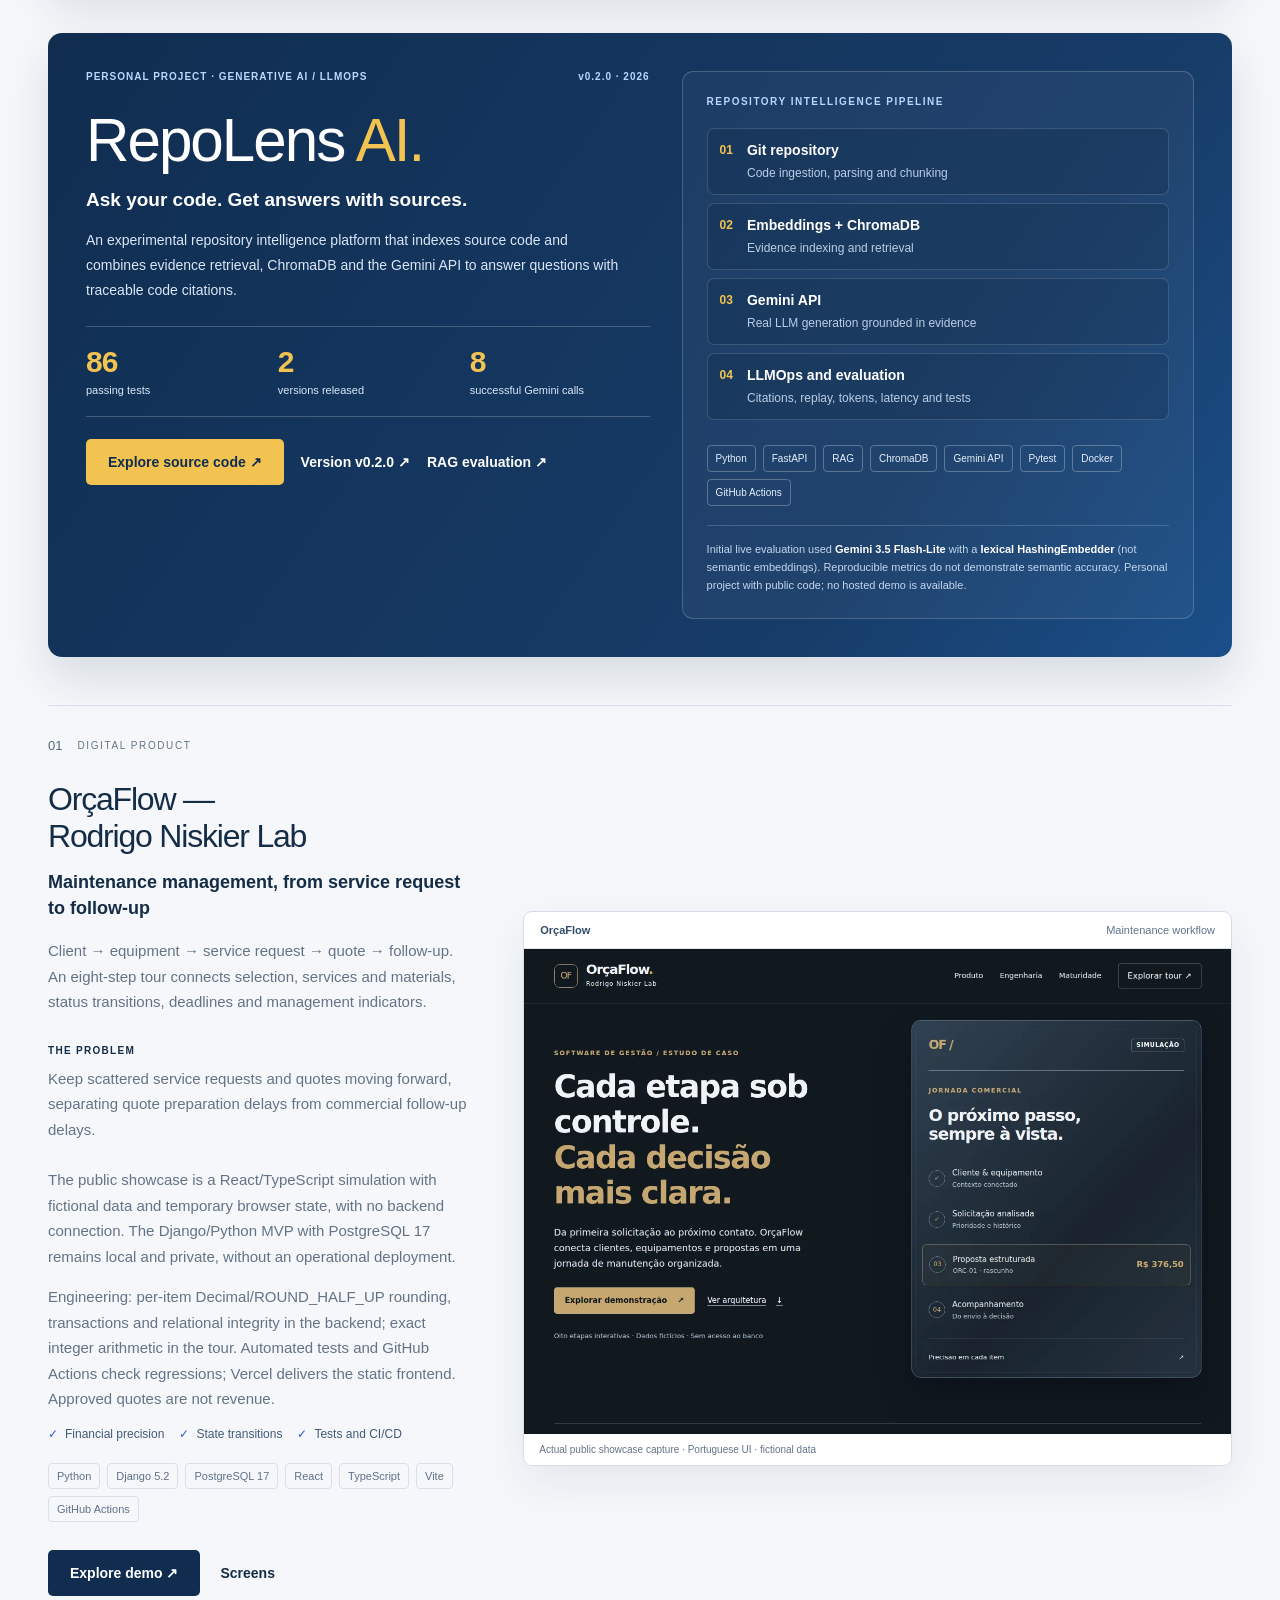
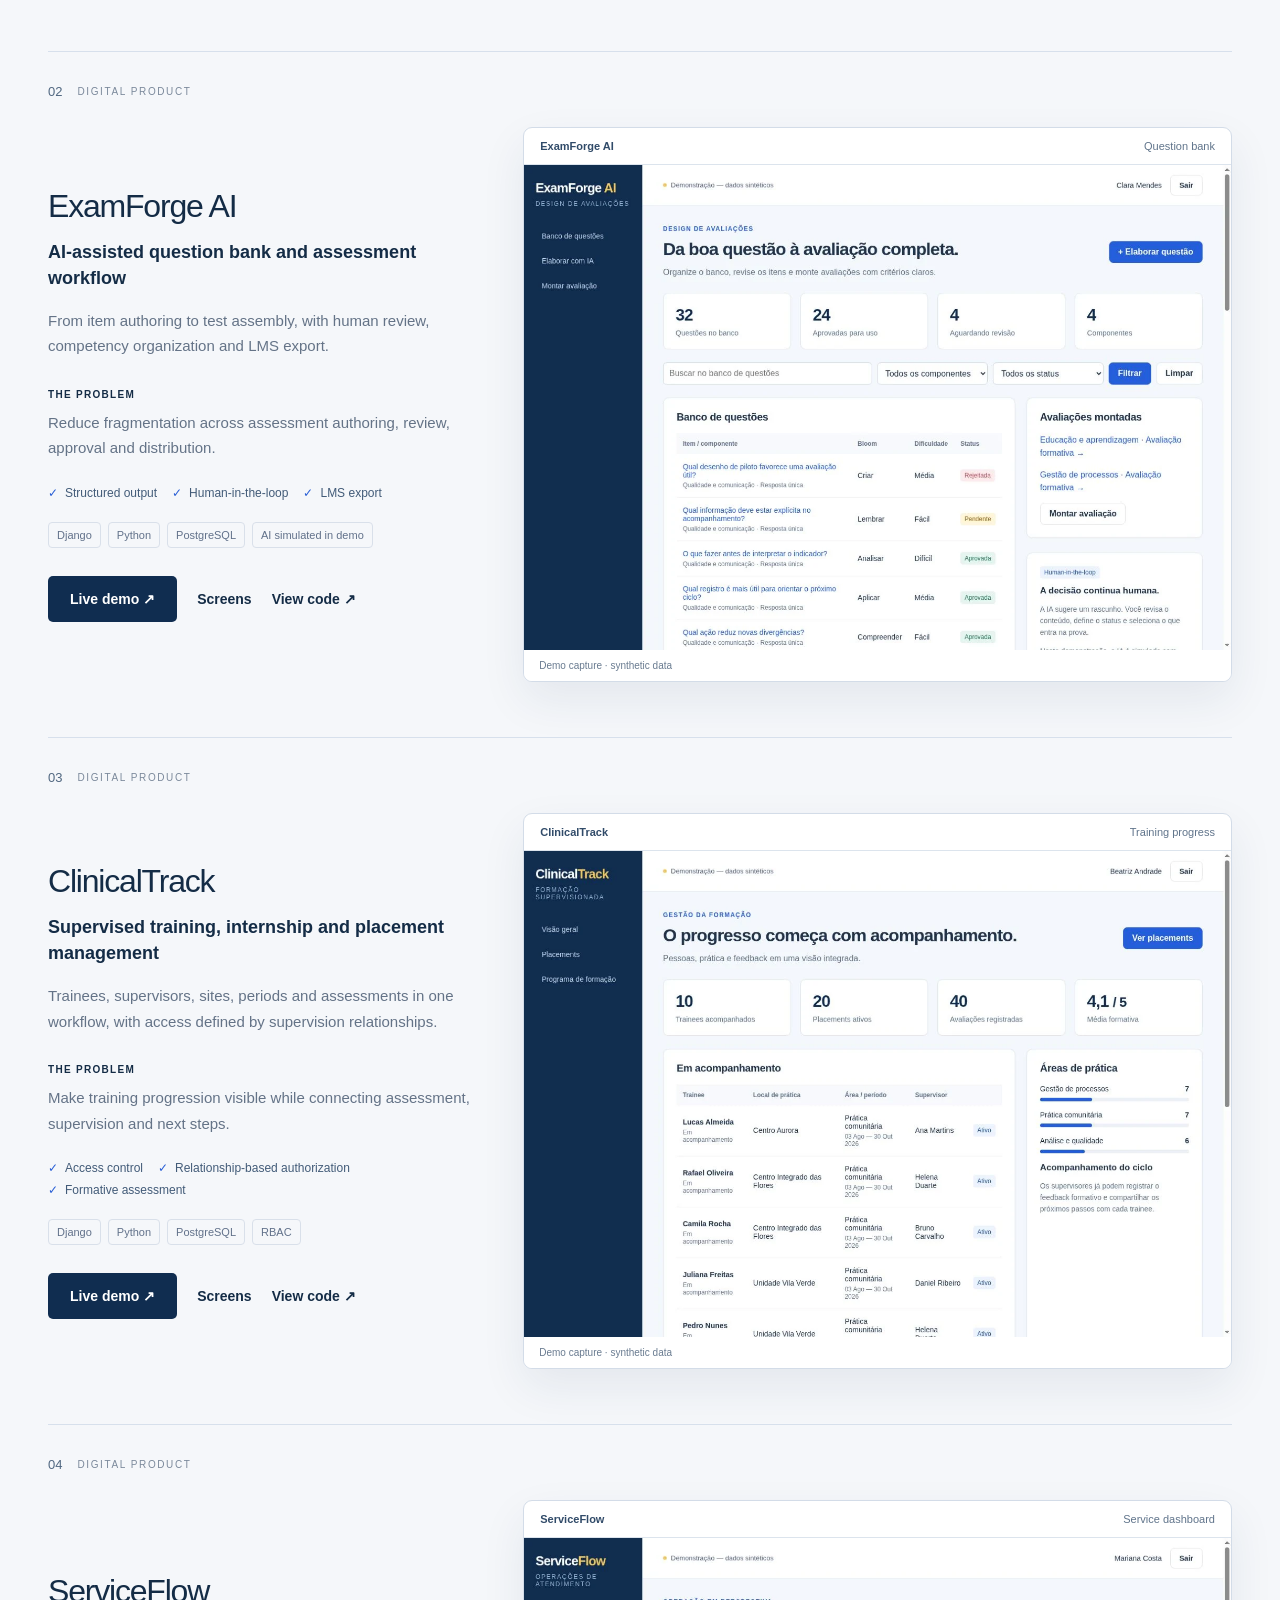
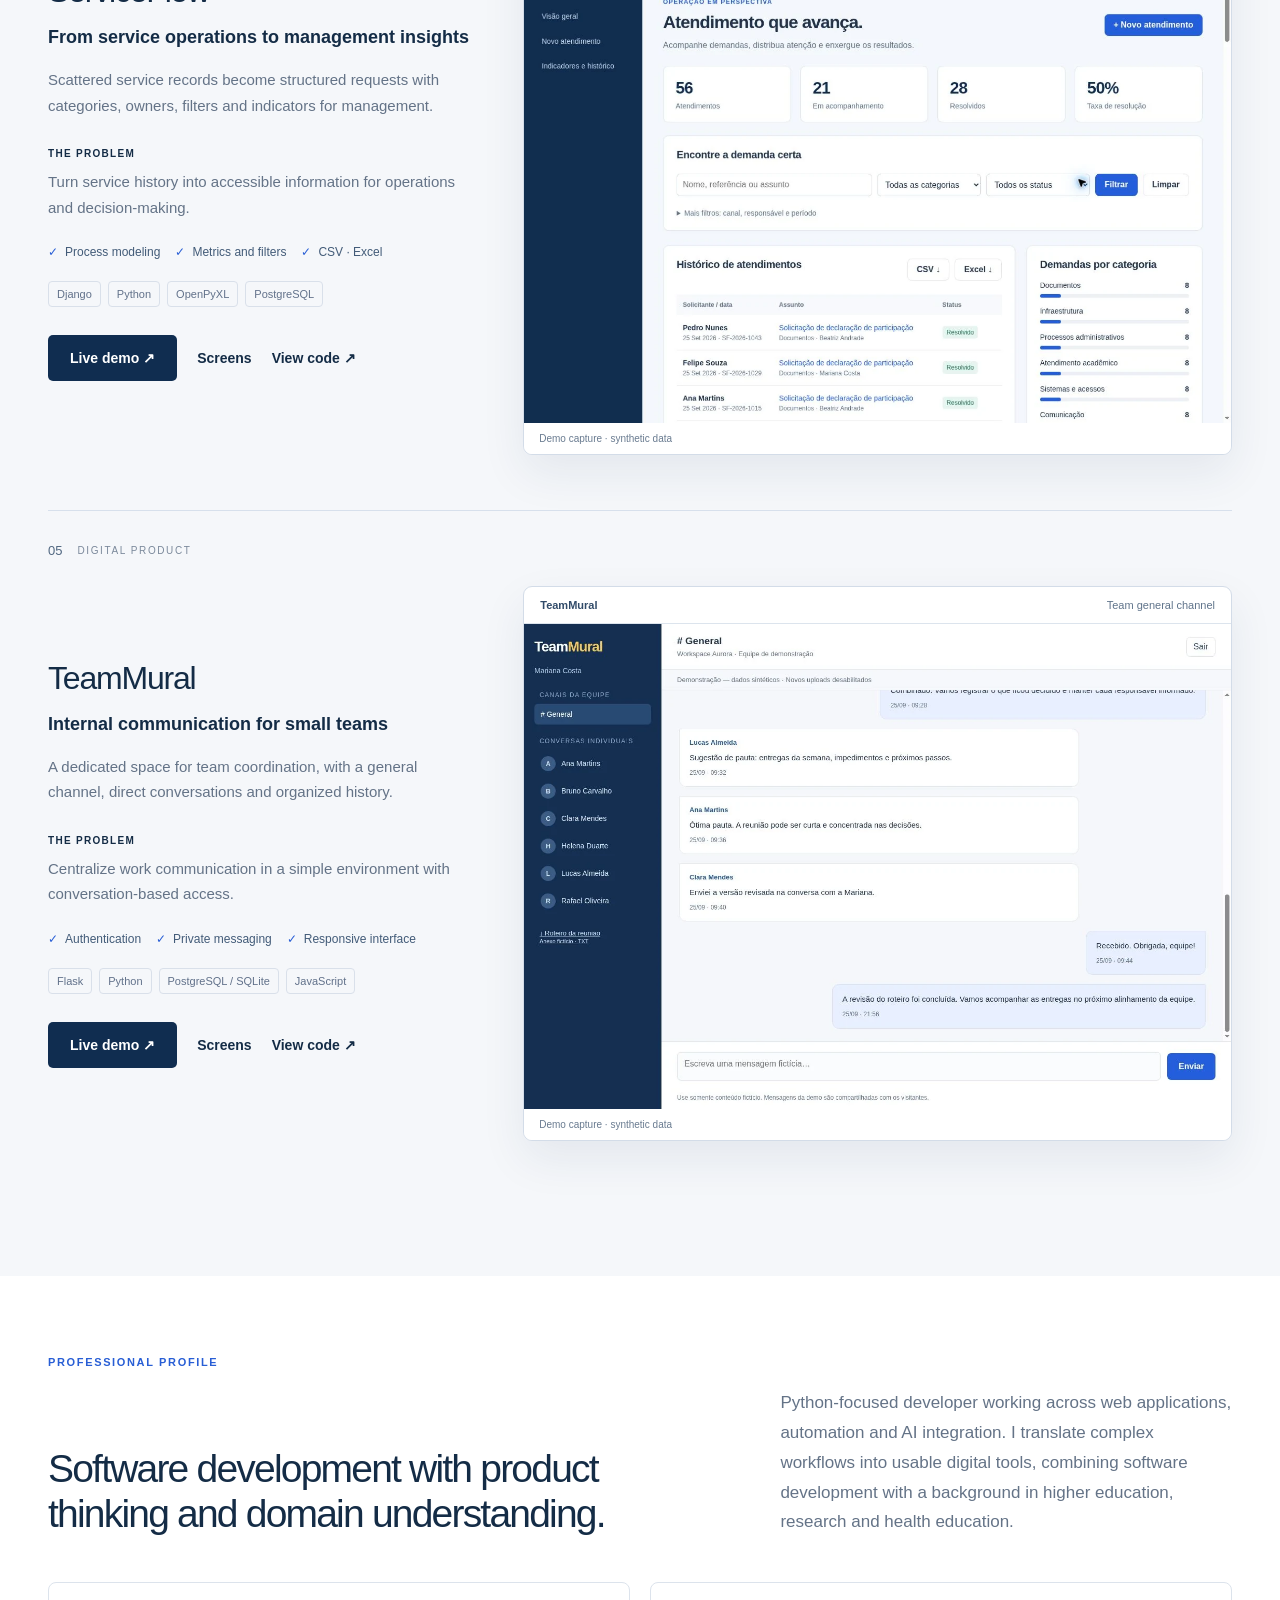
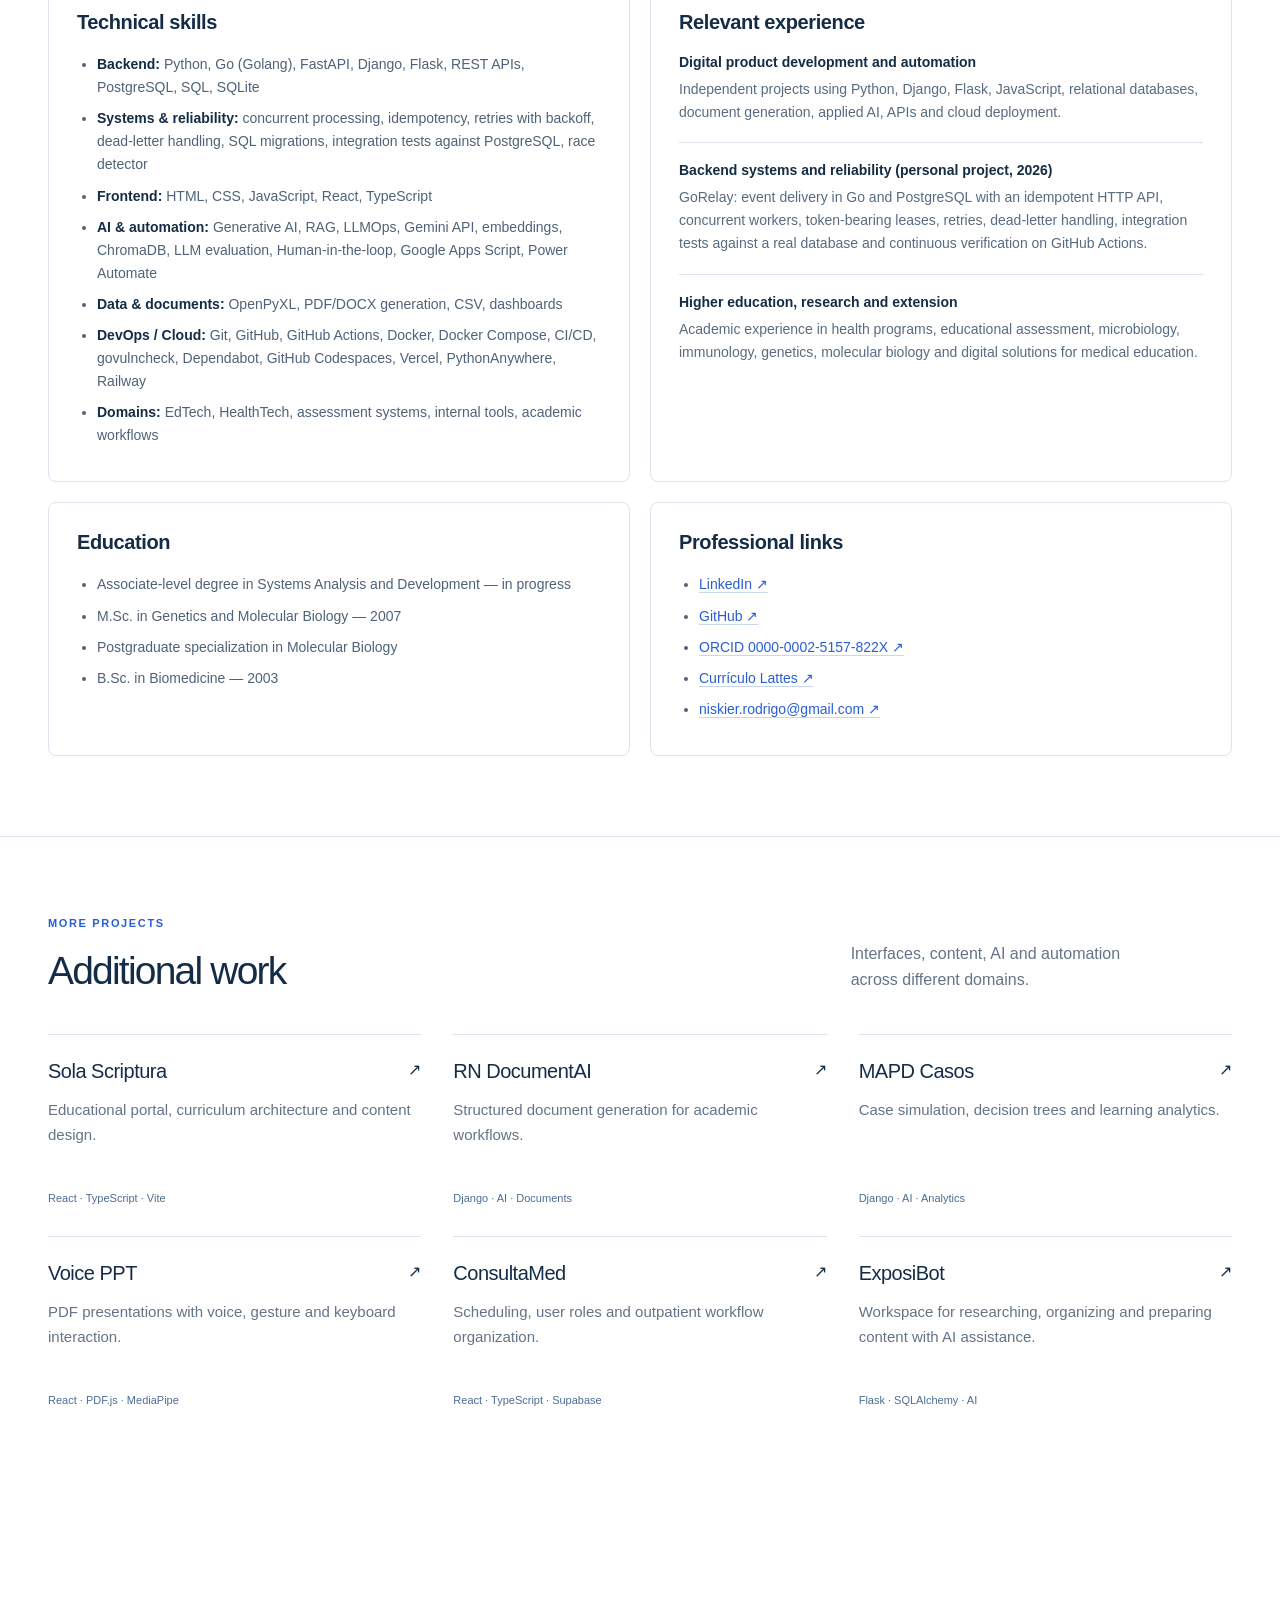
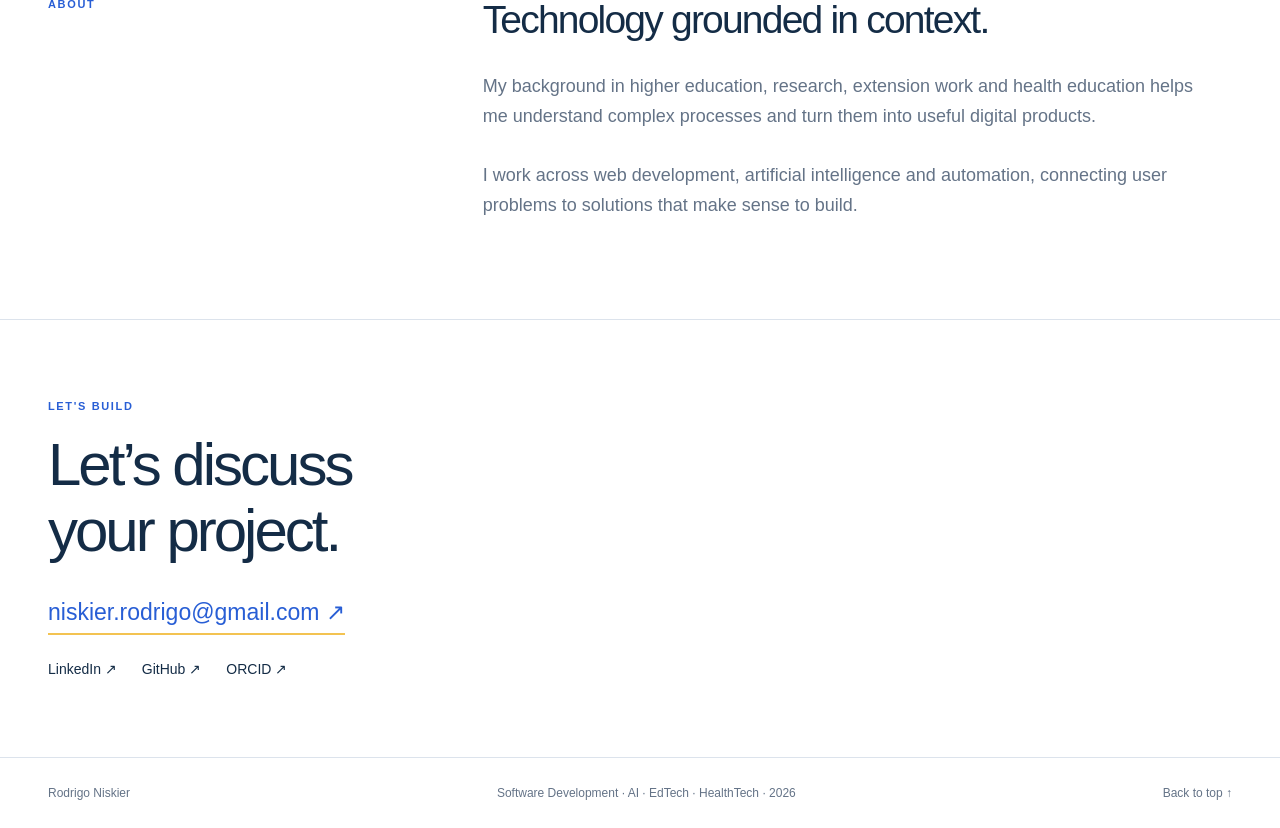
==== commit 99fbc703: "feat: add GoRelay showcase and ATS/readability audit fixes - New lead spotlight for GoRelay (Go + Po" ====
--- a/en.html
+++ b/en.html
@@ -3,19 +3,26 @@
 <head>
   <meta charset="utf-8">
   <meta name="viewport" content="width=device-width,initial-scale=1">
-  <title>Rodrigo Niskier | Python Developer · AI · EdTech · HealthTech</title>
-  <meta name="description" content="Software portfolio: medical internship scheduling with Google Sheets and Apps Script, academic workflow automation, AulaPulse AI, Python, FastAPI and RAG.">
-  <meta name="keywords" content="Python, FastAPI, Django, Flask, RAG, LLMOps, Gemini API, embeddings, ChromaDB, Pytest, Docker, GitHub Actions, JavaScript, React, TypeScript, PostgreSQL, APIs, Google Forms, Google Sheets, Google Apps Script, Medical Internship Scheduling, Rotation Management, Vercel Functions, Generative AI, Automation, EdTech, HealthTech">
+  <title>Rodrigo Niskier | Python and Go Developer · AI · EdTech · HealthTech</title>
+  <meta name="description" content="Software development portfolio: GoRelay (Go and PostgreSQL), medical rotation scheduling, AulaPulse AI, RepoLens AI, Python, FastAPI and RAG.">
+  <meta name="keywords" content="Go, Golang, Python, SQL, distributed systems, idempotency, concurrency, Docker Compose, FastAPI, Django, Flask, RAG, LLMOps, Gemini API, embeddings, ChromaDB, Pytest, Docker, GitHub Actions, JavaScript, React, TypeScript, PostgreSQL, APIs, Google Forms, Google Sheets, Google Apps Script, Medical Internship Scheduling, Rotation Management, Vercel Functions, Generative AI, Automation, EdTech, HealthTech">
   <meta name="author" content="Rodrigo Niskier">
-  <meta property="og:title" content="Rodrigo Niskier | Python Developer and Digital Products">
-  <meta property="og:description" content="Web applications, AI and automation for real-world education, health and workplace problems.">
+  <meta property="og:title" content="Rodrigo Niskier | Software Developer: Python, Go and Digital Products">
+  <meta property="og:description" content="GoRelay, Go and PostgreSQL backend systems, web applications, AI and automation for education, health and work.">
   <meta property="og:type" content="website">
   <meta property="og:locale" content="en_US">
   <meta property="og:locale:alternate" content="pt_BR">
   <meta property="og:url" content="https://rn-dev-portfolio-orcin.vercel.app/en.html">
-  <meta property="og:image" content="https://rn-dev-portfolio-orcin.vercel.app/screens/examforgeai-bank.webp">
-  <meta property="og:image:alt" content="ExamForge AI question bank demonstration">
+  <meta property="og:image" content="https://rn-dev-portfolio-orcin.vercel.app/screens/gorelay-dashboard.webp">
+  <meta property="og:image:type" content="image/webp">
+  <meta property="og:image:width" content="1363">
+  <meta property="og:image:height" content="975">
+  <meta property="og:image:alt" content="GoRelay local dashboard: delivered events, attempts and failure lab (synthetic data)">
   <meta name="twitter:card" content="summary_large_image">
+  <meta name="twitter:title" content="Rodrigo Niskier | Software Developer: Python, Go and Digital Products">
+  <meta name="twitter:description" content="GoRelay, Go and PostgreSQL backend systems, web applications, AI and automation for education, health and work.">
+  <meta name="twitter:image" content="https://rn-dev-portfolio-orcin.vercel.app/screens/gorelay-dashboard.webp">
+  <meta name="robots" content="index,follow,max-image-preview:large">
   <link rel="canonical" href="https://rn-dev-portfolio-orcin.vercel.app/en.html">
   <link rel="alternate" hreflang="pt-BR" href="https://rn-dev-portfolio-orcin.vercel.app/">
   <link rel="alternate" hreflang="en" href="https://rn-dev-portfolio-orcin.vercel.app/en.html">
@@ -30,7 +37,7 @@
     "name":"Rodrigo Niskier",
     "url":"https://rn-dev-portfolio-orcin.vercel.app/en.html",
     "email":"mailto:niskier.rodrigo@gmail.com",
-    "jobTitle":"Python Developer and Digital Product Developer",
+    "jobTitle":"Software developer (Python and Go)",
     "sameAs":[
       "https://www.linkedin.com/in/rodrigo-niskier-200549156/",
       "https://github.com/rodrigoniskier",
@@ -38,10 +45,22 @@
       "http://lattes.cnpq.br/7870682050323416"
     ],
     "knowsAbout":[
-      "Python","Django","Flask","JavaScript","React","TypeScript","PostgreSQL",
+      "Go","Golang","SQL","Concurrency","Idempotency","Event-driven systems","Python","Django","Flask","JavaScript","React","TypeScript","PostgreSQL",
       "REST APIs","Generative AI","RAG","LLMOps","ChromaDB","Gemini API","FastAPI","Docker","GitHub Actions","Automation","EdTech","HealthTech","OpenPyXL",
-      "Google Apps Script","Google Forms","Google Sheets","Vercel Functions","Git","GitHub","Vercel","PythonAnywhere","Railway"
+      "Google Apps Script","Google Forms","Google Sheets","Vercel Functions","Git","GitHub","Docker Compose","Vercel","PythonAnywhere","Railway"
     ]
+  }
+  </script>
+  <script type="application/ld+json">
+  {
+    "@context":"https://schema.org",
+    "@type":"SoftwareSourceCode",
+    "name":"GoRelay",
+    "description":"Engineering lab in Go and PostgreSQL for event delivery with idempotency, leases, retries and dead-letter handling.",
+    "codeRepository":"https://github.com/rodrigoniskier/gorelay",
+    "programmingLanguage":"Go",
+    "runtimePlatform":"PostgreSQL 17",
+    "author":{"@type":"Person","name":"Rodrigo Niskier","url":"https://rn-dev-portfolio-orcin.vercel.app/"}
   }
   </script>
 </head>
@@ -66,20 +85,20 @@
   <main>
     <section class="hero">
       <div class="hero-kicker"><span></span> DIGITAL PRODUCTS FOR REAL-WORLD WORK</div>
-      <h1>Ideas turned into<br><em>products.</em></h1>
+      <h1>Ideas turned into <br><em>products.</em></h1>
       <div class="hero-bottom">
         <div>
-          <p class="hero-role">Python Developer · Django · Flask · JavaScript · Applied AI · EdTech · HealthTech · Automation</p>
+          <p class="hero-role">Software Developer · Python · Go · Django · Flask · JavaScript · Applied AI · EdTech · HealthTech · Automation</p>
           <p class="hero-description">I build web applications, automation workflows and AI-assisted products from real problems in work, education and health — with a focus on clarity, usability and working delivery.</p>
           <p class="availability">Available for remote projects, freelance work and development contracts.</p>
           <div class="hero-actions">
             <a class="primary" href="#projetos">View projects ↓</a>
-            <a class="text-link" href="#perfil">Professional profile / ATS ↓</a>
+            <a class="text-link" href="#perfil">Professional profile ↓</a>
           </div>
         </div>
         <div class="hero-note">
-          <span>FROM NEED<br>TO APPLICATION.</span>
-          <p>Clear process.<br>Thoughtful experience.<br>Built to work.</p>
+          <span>FROM NEED <br>TO APPLICATION.</span>
+          <p>Clear process. <br>Thoughtful experience. <br>Built to work.</p>
         </div>
       </div>
     </section>
@@ -88,7 +107,7 @@
       <span class="eyebrow">FROM WORKFLOW TO TOOL</span>
       <h2>What I can build</h2>
       <div class="service-grid">
-        <article><span>01</span><h3>Web applications</h3><p>Process digitization, internal systems and browser-based products.</p></article>
+        <article><span>01</span><h3>Web applications</h3><p>Process digitization, internal systems, APIs and backend services in Python and Go.</p></article>
         <article><span>02</span><h3>Applied AI</h3><p>LLMs integrated into real workflows, with structured outputs and human review.</p></article>
         <article><span>03</span><h3>EdTech</h3><p>Assessment systems, portals, simulators, dashboards and teaching tools.</p></article>
         <article><span>04</span><h3>HealthTech</h3><p>Educational and administrative workflows for healthcare settings.</p></article>
@@ -105,7 +124,37 @@
         </div>
         <p>Products combining backend development, databases, responsive interfaces, automation and AI integration.</p>
       </div>
-      <p class="preview-notice">Medical Rotations was published as a Google Apps Script web app; the initial administrator password has been registered; full admin access testing has not yet been confirmed. The private spreadsheet and app URL are not advertised here to protect personal data. AulaPulse AI is publicly deployed with its Google Workspace integration manually verified in production; a separate synthetic demo mode remains available. Other hosted demos use fictional data. RepoLens AI offers public code and evaluation without a hosted demo; ExamForge AI generation/review are simulated.</p>
+      <p class="preview-notice">Medical Rotations was published as a Google Apps Script web app; the initial administrator password has been registered; full admin access testing has not yet been confirmed. The private spreadsheet and app URL are not advertised here to protect personal data. AulaPulse AI is publicly deployed with its Google Workspace integration manually verified in production; a separate synthetic demo mode remains available. Other hosted demos use fictional data. GoRelay is a local engineering lab with public code and no hosted deployment. RepoLens AI offers public code and evaluation without a hosted demo; ExamForge AI generation/review are simulated.</p>
+      <section class="repolens-spotlight gorelay-spotlight" id="gorelay" aria-labelledby="gorelay-title">
+        <div class="repolens-copy">
+          <div class="repolens-topline"><span>PERSONAL PROJECT · BACKEND / DISTRIBUTED SYSTEMS</span><span>Go · PostgreSQL · 2026</span></div>
+          <h3 id="gorelay-title">Go<em>Relay.</em></h3>
+          <p class="repolens-subtitle">Event delivery with idempotency, retries and failure recovery.</p>
+          <p>An engineering lab in Go and PostgreSQL: an HTTP API accepts events and stores each one transactionally, then bounded concurrent workers deliver them to local recipients, with expiring leases, exponential-backoff retries and dead-letter retention.</p>
+          <div class="repolens-numbers" aria-label="Verifiable dimensions of GoRelay">
+            <div><strong>92</strong><span>Go test functions</span></div>
+            <div><strong>4</strong><span>simulated failure scenarios (200, 429, 503 and timeout)</span></div>
+            <div><strong>5</strong><span>versioned SQL migrations</span></div>
+          </div>
+          <div class="case-actions">
+            <a class="primary" href="https://github.com/rodrigoniskier/gorelay" target="_blank" rel="noopener noreferrer">Explore code on GitHub ↗</a>
+            <a class="text-link" href="https://github.com/rodrigoniskier/gorelay/tree/main/docs/adr" target="_blank" rel="noopener noreferrer">Architecture decisions ↗</a>
+            <a class="text-link" href="https://github.com/rodrigoniskier/gorelay/blob/main/docs/benchmarks/RESULTS.md" target="_blank" rel="noopener noreferrer">Benchmarks and methodology ↗</a>
+          </div>
+        </div>
+        <div class="repolens-technical">
+          <p class="repolens-diagram-title">EVENT DELIVERY FLOW</p>
+          <ol class="repolens-flow">
+            <li><span>01</span><div><strong>HTTP API + idempotency</strong><small>POST /v1/events with an Idempotency-Key: 201 on creation, 200 on an identical replay and 409 on a conflict</small></div></li>
+            <li><span>02</span><div><strong>Transactional PostgreSQL</strong><small>Event and key stored in one transaction; claims use FOR UPDATE SKIP LOCKED and a token-bearing lease</small></div></li>
+            <li><span>03</span><div><strong>Bounded concurrent workers</strong><small>1 to 32 workers; completion fenced by token and lease expiry; exponential backoff with jitter</small></div></li>
+            <li><span>04</span><div><strong>Dashboard and evidence</strong><small>Attempt history and retained dead-letter events; CI with a real PostgreSQL, the race detector and govulncheck</small></div></li>
+          </ol>
+          <div class="repolens-tags"><span>Go</span><span>PostgreSQL</span><span>SQL</span><span>REST API</span><span>Docker</span><span>Concurrency</span><span>Idempotency</span><span>Leases</span><span>Retry and dead-letter</span><span>GitHub Actions</span><span>govulncheck</span></div>
+          <p class="repolens-disclaimer"><strong>Scope and limits:</strong> a local loopback lab with no authentication and no public deployment; not a production service. Delivery is at-least-once: duplicates are possible and consumers must deduplicate on the stable delivery ID. There is no exactly-once, capacity or SLA claim; benchmarks are exploratory and published with their methodology and limitations. Personal project with public code.</p>
+        </div>
+        <figure class="gorelay-shot"><img src="screens/gorelay-dashboard.webp" alt="GoRelay local dashboard: delivered events, attempts and failure lab (synthetic data)" width="1363" height="975" loading="lazy" decoding="async"><figcaption>GoRelay local dashboard · synthetic data · 200, 429, 503 and timeout scenarios</figcaption></figure>
+      </section>
       <section class="repolens-spotlight escalas-spotlight" id="escalas-medicina" aria-labelledby="escalas-medicina-title">
         <div class="repolens-copy">
           <div class="repolens-topline"><span>APPLIED PROJECT · EDTECH / MEDICAL EDUCATION</span><span>Published web app · 2026</span></div>
@@ -192,7 +241,7 @@
         <div class="case-number">01 <span>DIGITAL PRODUCT</span></div>
         <div class="case-layout">
           <div class="case-copy">
-            <h3>OrçaFlow —<br>Rodrigo Niskier Lab</h3>
+            <h3>OrçaFlow — <br>Rodrigo Niskier Lab</h3>
             <p class="case-tag">Maintenance management, from service request to follow-up</p>
             <p>Client → equipment → service request → quote → follow-up. An eight-step tour connects selection, services and materials, status transitions, deadlines and management indicators.</p>
             <div class="problem"><span>THE PROBLEM</span><p>Keep scattered service requests and quotes moving forward, separating quote preparation delays from commercial follow-up delays.</p></div>
@@ -311,7 +360,7 @@
     </section>
 
     <section class="profile section" id="perfil" aria-labelledby="profile-title">
-      <span class="eyebrow">PROFESSIONAL PROFILE · ATS-READABLE</span>
+      <span class="eyebrow">PROFESSIONAL PROFILE</span>
       <div class="profile-intro">
         <h2 id="profile-title">Software development with product thinking and domain understanding.</h2>
         <p>Python-focused developer working across web applications, automation and AI integration. I translate complex workflows into usable digital tools, combining software development with a background in higher education, research and health education.</p>
@@ -321,11 +370,12 @@
         <article class="profile-card">
           <h3>Technical skills</h3>
           <ul class="keyword-list">
-            <li><strong>Backend:</strong> Python, FastAPI, Django, Flask, REST APIs, PostgreSQL, SQLite</li>
+            <li><strong>Backend:</strong> Python, Go (Golang), FastAPI, Django, Flask, REST APIs, PostgreSQL, SQL, SQLite</li>
+            <li><strong>Systems & reliability:</strong> concurrent processing, idempotency, retries with backoff, dead-letter handling, SQL migrations, integration tests against PostgreSQL, race detector</li>
             <li><strong>Frontend:</strong> HTML, CSS, JavaScript, React, TypeScript</li>
             <li><strong>AI & automation:</strong> Generative AI, RAG, LLMOps, Gemini API, embeddings, ChromaDB, LLM evaluation, Human-in-the-loop, Google Apps Script, Power Automate</li>
             <li><strong>Data & documents:</strong> OpenPyXL, PDF/DOCX generation, CSV, dashboards</li>
-            <li><strong>DevOps / Cloud:</strong> Git, GitHub, GitHub Actions, Docker, CI/CD, GitHub Codespaces, Vercel, PythonAnywhere, Railway</li>
+            <li><strong>DevOps / Cloud:</strong> Git, GitHub, GitHub Actions, Docker, Docker Compose, CI/CD, govulncheck, Dependabot, GitHub Codespaces, Vercel, PythonAnywhere, Railway</li>
             <li><strong>Domains:</strong> EdTech, HealthTech, assessment systems, internal tools, academic workflows</li>
           </ul>
         </article>
@@ -335,6 +385,10 @@
           <div class="profile-entry">
             <strong>Digital product development and automation</strong>
             <p>Independent projects using Python, Django, Flask, JavaScript, relational databases, document generation, applied AI, APIs and cloud deployment.</p>
+          </div>
+          <div class="profile-entry">
+            <strong>Backend systems and reliability (personal project, 2026)</strong>
+            <p>GoRelay: event delivery in Go and PostgreSQL with an idempotent HTTP API, concurrent workers, token-bearing leases, retries, dead-letter handling, integration tests against a real database and continuous verification on GitHub Actions.</p>
           </div>
           <div class="profile-entry">
             <strong>Higher education, research and extension</strong>
@@ -355,11 +409,11 @@
         <article class="profile-card">
           <h3>Professional links</h3>
           <ul class="credential-list">
-            <li><a href="https://www.linkedin.com/in/rodrigo-niskier-200549156/" target="_blank" rel="noopener">LinkedIn ↗</a></li>
-            <li><a href="https://github.com/rodrigoniskier" target="_blank" rel="noopener">GitHub ↗</a></li>
-            <li><a href="https://orcid.org/0000-0002-5157-822X" target="_blank" rel="noopener">ORCID 0000-0002-5157-822X ↗</a></li>
-            <li><a href="http://lattes.cnpq.br/7870682050323416" target="_blank" rel="noopener">Currículo Lattes ↗</a></li>
-            <li><a href="mailto:niskier.rodrigo@gmail.com">niskier.rodrigo@gmail.com ↗</a></li>
+            <li><a href="https://www.linkedin.com/in/rodrigo-niskier-200549156/" target="_blank" rel="noopener">LinkedIn</a></li>
+            <li><a href="https://github.com/rodrigoniskier" target="_blank" rel="noopener">GitHub</a></li>
+            <li><a href="https://orcid.org/0000-0002-5157-822X" target="_blank" rel="noopener">ORCID 0000-0002-5157-822X</a></li>
+            <li><a href="http://lattes.cnpq.br/7870682050323416" target="_blank" rel="noopener">Currículo Lattes</a></li>
+            <li><a href="mailto:niskier.rodrigo@gmail.com">niskier.rodrigo@gmail.com</a></li>
           </ul>
         </article>
       </div>
@@ -391,12 +445,12 @@
 
     <section class="contact section" id="contato">
       <span class="eyebrow">LET'S BUILD</span>
-      <h2>Let’s discuss<br>your project.</h2>
-      <a class="email-link" href="mailto:niskier.rodrigo@gmail.com">niskier.rodrigo@gmail.com ↗</a>
+      <h2>Let’s discuss <br>your project.</h2>
+      <a class="email-link" href="mailto:niskier.rodrigo@gmail.com">niskier.rodrigo@gmail.com</a>
       <div class="contact-links">
-        <a href="https://www.linkedin.com/in/rodrigo-niskier-200549156/" target="_blank" rel="noopener">LinkedIn ↗</a>
-        <a href="https://github.com/rodrigoniskier" target="_blank" rel="noopener">GitHub ↗</a>
-        <a href="https://orcid.org/0000-0002-5157-822X" target="_blank" rel="noopener">ORCID ↗</a>
+        <a href="https://www.linkedin.com/in/rodrigo-niskier-200549156/" target="_blank" rel="noopener">LinkedIn</a>
+        <a href="https://github.com/rodrigoniskier" target="_blank" rel="noopener">GitHub</a>
+        <a href="https://orcid.org/0000-0002-5157-822X" target="_blank" rel="noopener">ORCID</a>
       </div>
     </section>
   </main>
--- a/style.css
+++ b/style.css
@@ -94,3 +94,25 @@
 /* Medical internship scheduling: privacy-conscious, text-first case. */
 .escalas-spotlight{background:linear-gradient(125deg,#123a37 0%,#1b5553 70%,#256768 100%)}
 .escalas-spotlight .repolens-numbers strong{font-size:clamp(22px,3vw,30px)}
+
+/* GoRelay: backend/systems spotlight, the lead showcase for recruiters. */
+.gorelay-spotlight{background:linear-gradient(125deg,#16203a 0%,#1f2f57 70%,#2a427a 100%)}
+.gorelay-spotlight .repolens-numbers strong{font-size:clamp(22px,3vw,30px)}
+.gorelay-shot{grid-column:1/-1;margin:6px 0 0;border:1px solid #ffffff30;border-radius:10px;overflow:hidden;background:#061d36}
+.gorelay-shot img{display:block;width:100%;height:auto}
+.gorelay-shot figcaption{padding:10px 14px;font-size:11px;color:#c4d6ef}
+
+/* External-link arrows live in CSS so text extraction of contact data stays clean. */
+.email-link::after,.contact-links a::after,.credential-list a::after{content:"\00a0\2197"}
+
+/* Print / save-as-PDF: the dark spotlights use white text, which would vanish on
+   unprinted backgrounds. Render them as plain black-on-white text instead. */
+@media print{
+  .repolens-spotlight{display:block;background:#fff!important;color:#000!important;box-shadow:none;border:0;border-top:1px solid #bbb;border-radius:0;padding:12px 0;margin:0;break-inside:avoid}
+  .repolens-spotlight *{color:#000!important;background:none!important;border-color:#bbb!important}
+  .repolens-numbers{display:flex;gap:18px;flex-wrap:wrap}
+  .repolens-technical{padding:8px 0;border:0}
+  .repolens-spotlight h3{font-size:24px;letter-spacing:0;margin:8px 0}
+  .gorelay-shot{display:none}
+  .email-link::after,.contact-links a::after,.credential-list a::after{content:""}
+}
